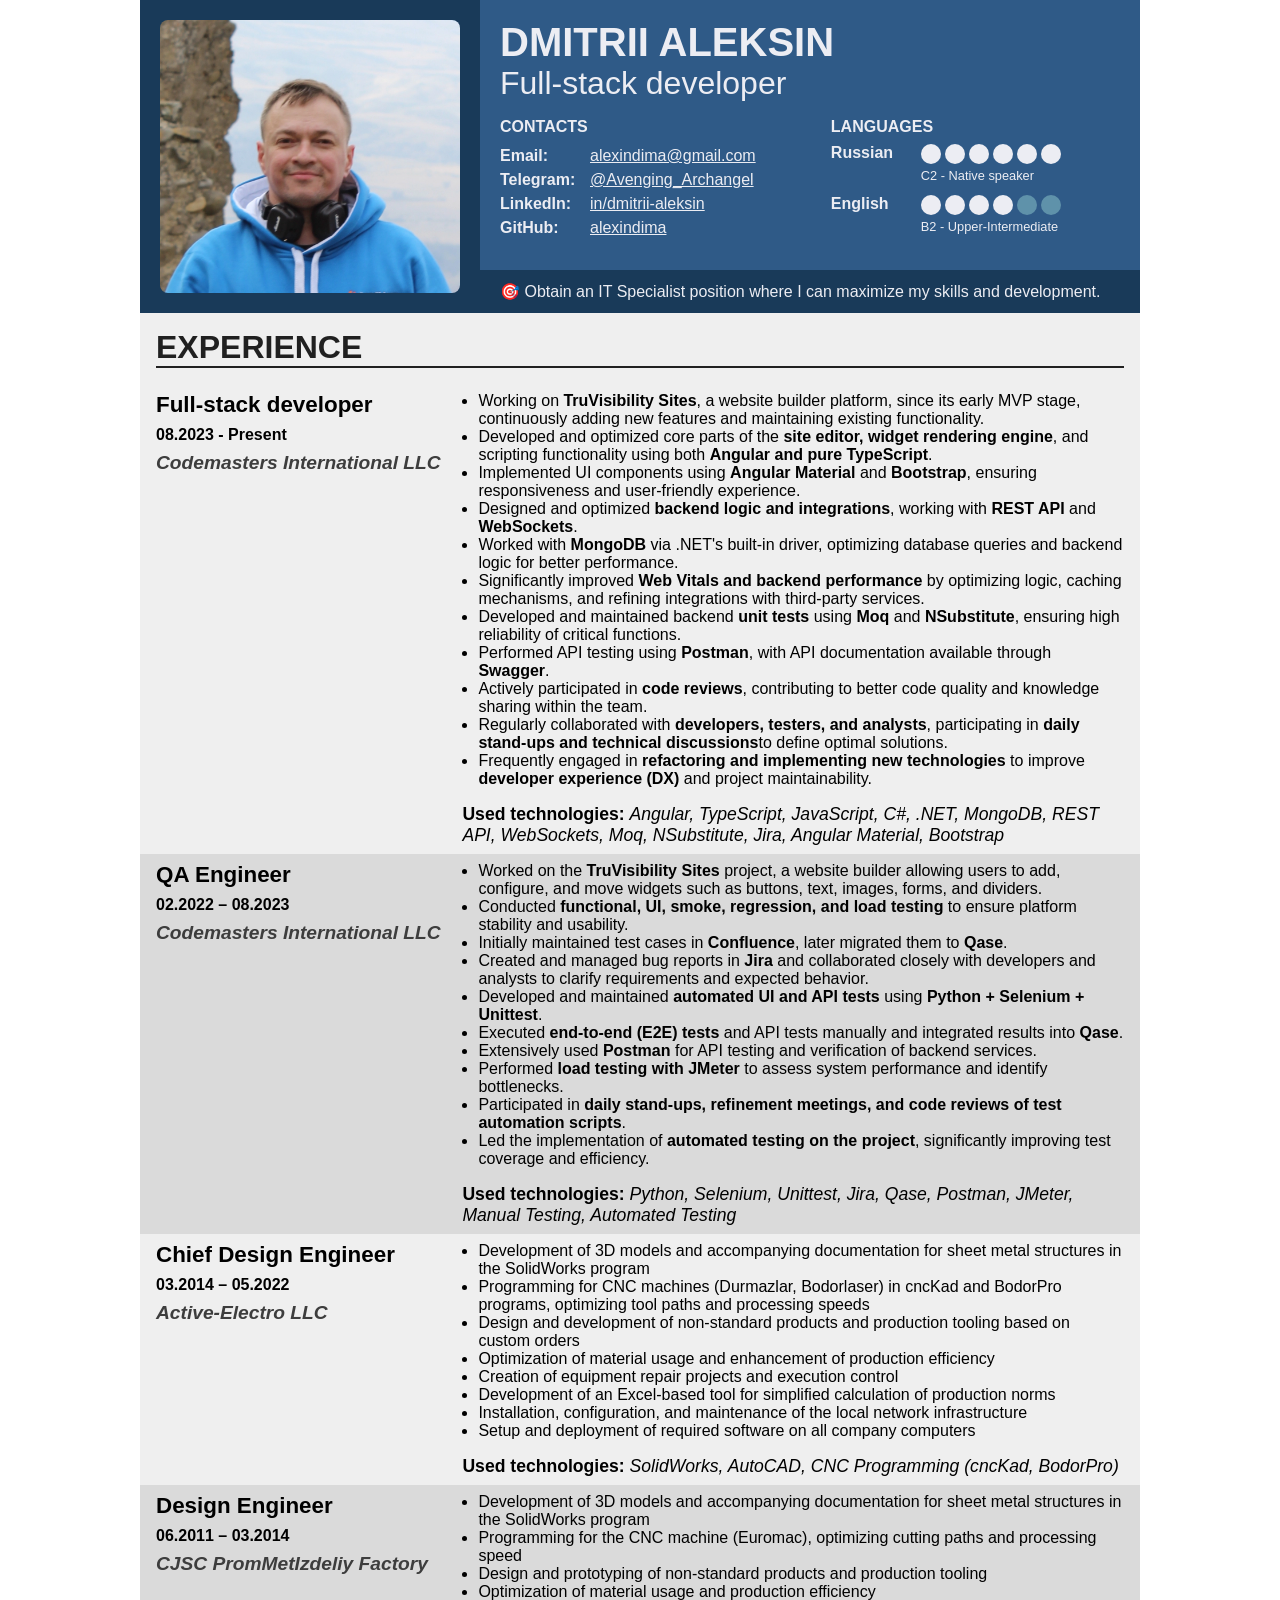
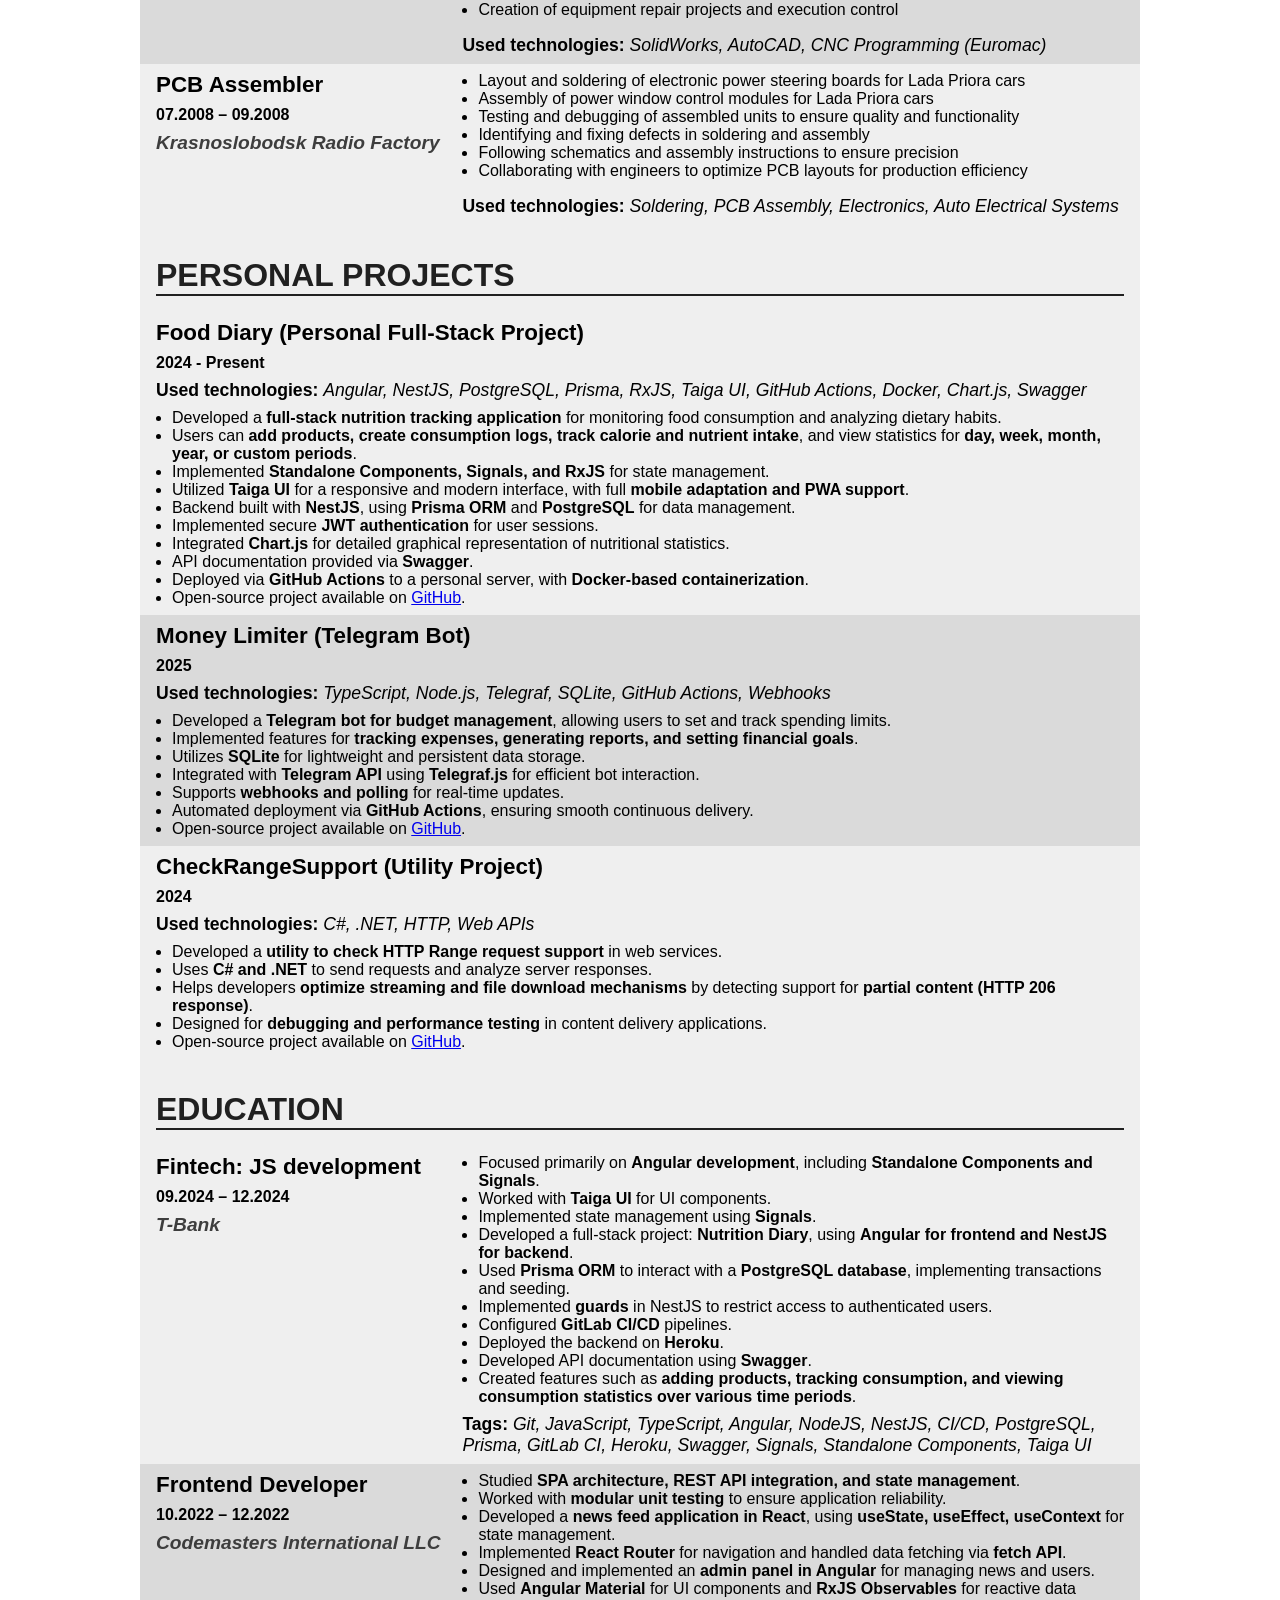
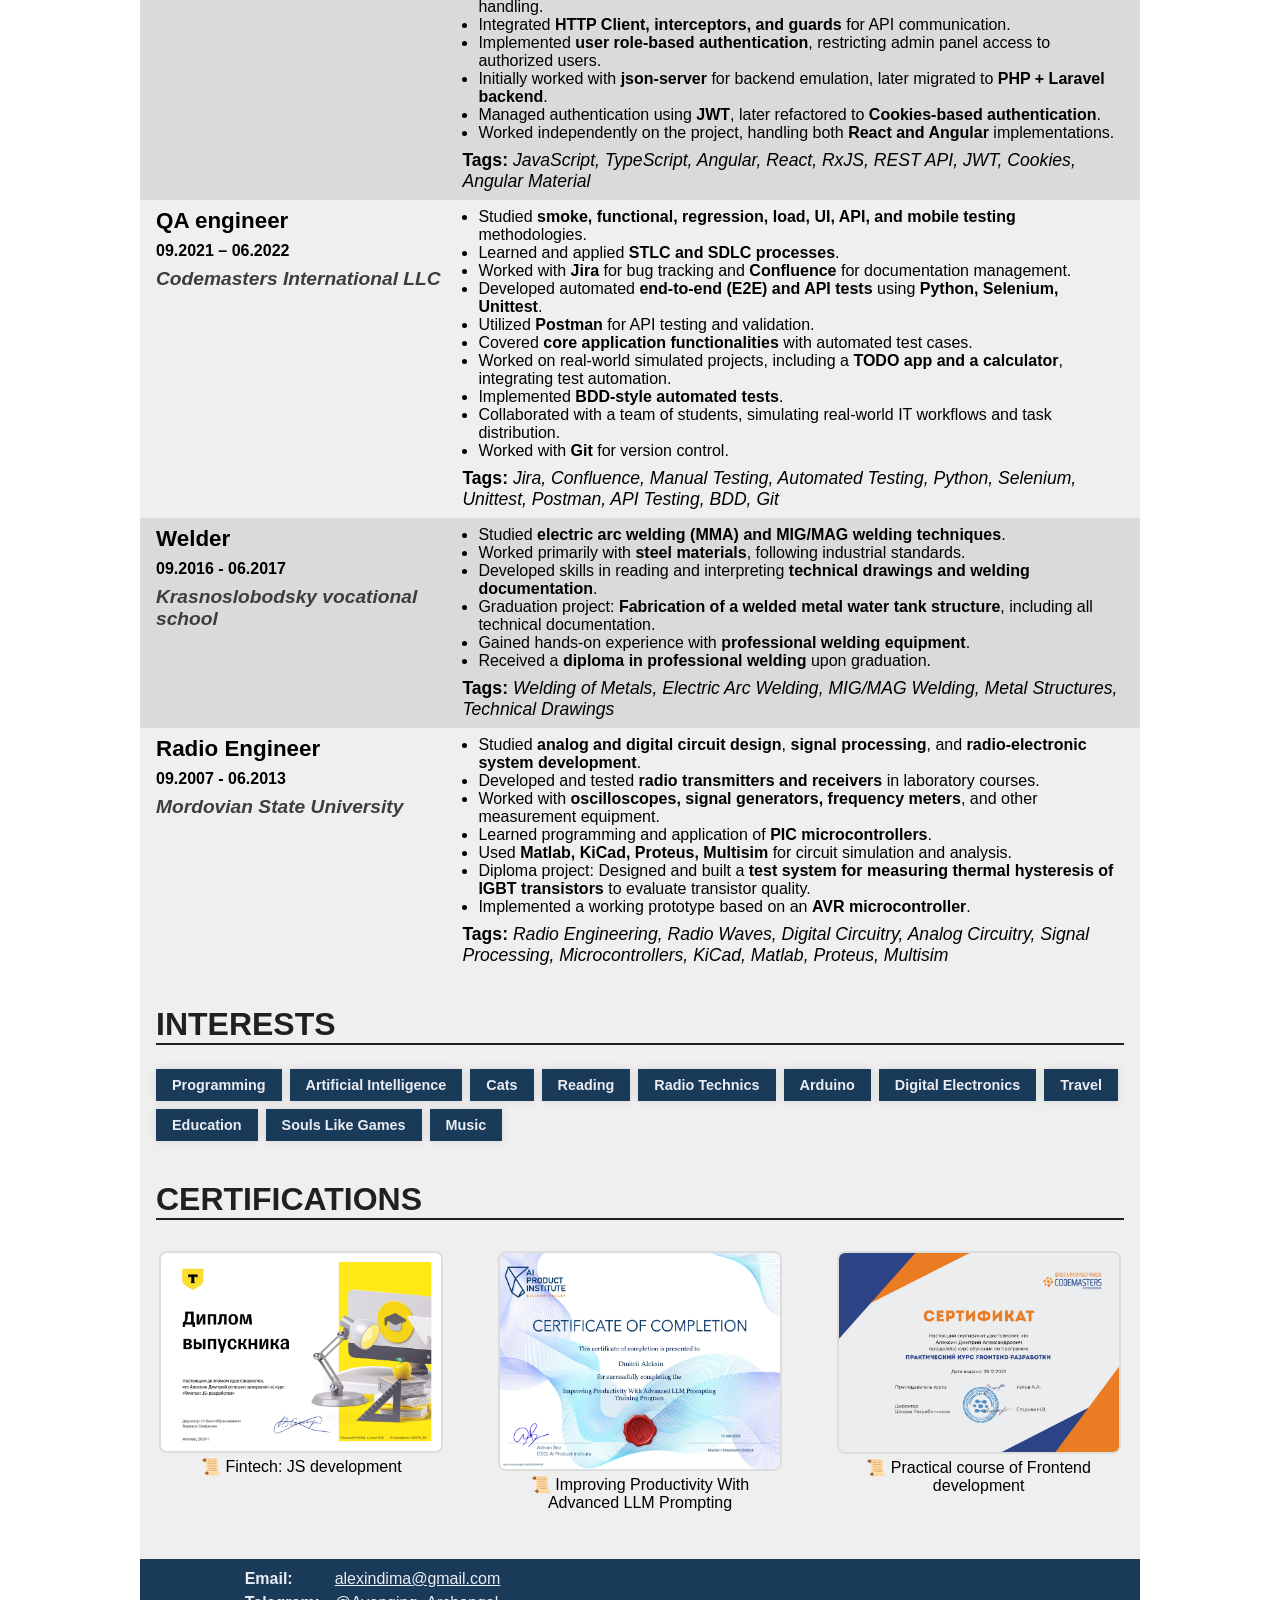
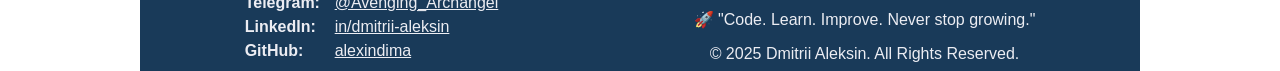
==== index.html @ c2013700 "Add pet projects information" ====
<!DOCTYPE html>
<html lang="en">
    <head>
        <meta charset="UTF-8">
        <meta name="viewport" content="width=device-width, initial-scale=1.0">
        <meta name="description" content="CV of Aleksin Dmitrii">
        <title>CV Aleksin Dmitrii</title>
        <link rel="icon" href="./assets/images/icons/favicon.webp" type="image/x-icon">
        <link rel="stylesheet" href="assets/styles/style.css">
        <script src="assets/scripts/components.js" defer></script>
        <script src="assets/scripts/ripple.js" defer></script>
    </head>
    <body>
        <div class="cv">
            <header class="cv__header">
                <div class="avatar">
                    <a class="avatar__link" href="https://github.com/alexindima" target="_blank">
                        <img class="avatar__img" src="assets/images/profile/avatar.webp" alt="Avatar">
                    </a>
                </div>
                <div class="header-info">
                    <div class="header-info__main contact-info">
                        <h1 class="contact-info__name">DMITRII ALEKSIN</h1>
                        <div class="contact-info__role">Full-stack developer</div>
                        <div class="contact-info__additional">
                            <div class="contact-info-group">
                                <p class="contact-info-group__title">CONTACTS</p>
                                <cv-contacts></cv-contacts>
                            </div>
                            <div class="languages">
                                <p class="languages__title">LANGUAGES</p>
                                <div class="languages__items">
                                    <cv-language
                                        name="Russian"
                                        dots="6"
                                        filled="6"
                                        level="C2 - Native speaker"
                                        short-level="C2"
                                    ></cv-language>
                                    <cv-language
                                        name="English"
                                        dots="6"
                                        filled="4"
                                        level="B2 - Upper-Intermediate"
                                        short-level="B2"
                                    ></cv-language>
                                </div>
                            </div>
                        </div>
                    </div>
                    <div class="header-info__goal">
                        🎯 Obtain an IT Specialist position where I can maximize my skills and development.
                    </div>
                </div>
            </header>
            <main class="cv__main ripple-effect">
                <cv-section name="EXPERIENCE">
                    <cv-experience
                        date="08.2023 - Present"
                        position="Full-stack developer"
                        company="Codemasters International LLC"
                        technologies="Angular, TypeScript, JavaScript, C#, .NET, MongoDB, REST API, WebSockets, Moq, NSubstitute, Jira, Angular Material, Bootstrap"
                    >
                        <li>Working on <strong>TruVisibility Sites</strong>, a website builder platform, since its early MVP stage, continuously adding new features and maintaining existing functionality.</li>
                        <li>Developed and optimized core parts of the <strong>site editor, widget rendering engine</strong>, and scripting functionality using both <strong>Angular and pure TypeScript</strong>.</li>
                        <li>Implemented UI components using <strong>Angular Material</strong> and <strong>Bootstrap</strong>, ensuring responsiveness and user-friendly experience.</li>
                        <li>Designed and optimized <strong>backend logic and integrations</strong>, working with <strong>REST API</strong> and <strong>WebSockets</strong>.</li>
                        <li>Worked with <strong>MongoDB</strong> via .NET's built-in driver, optimizing database queries and backend logic for better performance.</li>
                        <li>Significantly improved <strong>Web Vitals and backend performance</strong> by optimizing logic, caching mechanisms, and refining integrations with third-party services.</li>
                        <li>Developed and maintained backend <strong>unit tests</strong> using <strong>Moq</strong> and <strong>NSubstitute</strong>, ensuring high reliability of critical functions.</li>
                        <li>Performed API testing using <strong>Postman</strong>, with API documentation available through <strong>Swagger</strong>.</li>
                        <li>Actively participated in <strong>code reviews</strong>, contributing to better code quality and knowledge sharing within the team.</li>
                        <li>Regularly collaborated with <strong>developers, testers, and analysts</strong>, participating in <strong>daily stand-ups and technical discussions</strong>to define optimal solutions.</li>
                        <li>Frequently engaged in <strong>refactoring and implementing new technologies</strong> to improve <strong>developer experience (DX)</strong> and project maintainability.</li>
                    </cv-experience>
                    <cv-experience
                        date="02.2022 – 08.2023"
                        position="QA Engineer"
                        company="Codemasters International LLC"
                        technologies="Python, Selenium, Unittest, Jira, Qase, Postman, JMeter, Manual Testing, Automated Testing"
                    >
                        <li>Worked on the <strong>TruVisibility Sites</strong> project, a website builder allowing users to add, configure, and move widgets such as buttons, text, images, forms, and dividers.</li>
                        <li>Conducted <strong>functional, UI, smoke, regression, and load testing</strong> to ensure platform stability and usability.</li>
                        <li>Initially maintained test cases in <strong>Confluence</strong>, later migrated them to <strong>Qase</strong>.</li>
                        <li>Created and managed bug reports in <strong>Jira</strong> and collaborated closely with developers and analysts to clarify requirements and expected behavior.</li>
                        <li>Developed and maintained <strong>automated UI and API tests</strong> using <strong>Python + Selenium + Unittest</strong>.</li>
                        <li>Executed <strong>end-to-end (E2E) tests</strong> and API tests manually and integrated results into <strong>Qase</strong>.</li>
                        <li>Extensively used <strong>Postman</strong> for API testing and verification of backend services.</li>
                        <li>Performed <strong>load testing with JMeter</strong> to assess system performance and identify bottlenecks.</li>
                        <li>Participated in <strong>daily stand-ups, refinement meetings, and code reviews of test automation scripts</strong>.</li>
                        <li>Led the implementation of <strong>automated testing on the project</strong>, significantly improving test coverage and efficiency.</li>
                    </cv-experience>
                    <cv-experience
                        date="03.2014 – 05.2022"
                        position="Chief Design Engineer"
                        company="Active-Electro LLC"
                        technologies="SolidWorks, AutoCAD, CNC Programming (cncKad, BodorPro)"
                    >
                        <li>Development of 3D models and accompanying documentation for sheet metal structures in the SolidWorks program</li>
                        <li>Programming for CNC machines (Durmazlar, Bodorlaser) in cncKad and BodorPro programs, optimizing tool paths and processing speeds</li>
                        <li>Design and development of non-standard products and production tooling based on custom orders</li>
                        <li>Optimization of material usage and enhancement of production efficiency</li>
                        <li>Creation of equipment repair projects and execution control</li>
                        <li>Development of an Excel-based tool for simplified calculation of production norms</li>
                        <li>Installation, configuration, and maintenance of the local network infrastructure</li>
                        <li>Setup and deployment of required software on all company computers</li>
                    </cv-experience>
                    <cv-experience
                        date="06.2011 – 03.2014"
                        position="Design Engineer"
                        company="CJSC PromMetIzdeliy Factory"
                        technologies="SolidWorks, AutoCAD, CNC Programming (Euromac)"
                    >
                        <li>Development of 3D models and accompanying documentation for sheet metal structures in the SolidWorks program</li>
                        <li>Programming for the CNC machine (Euromac), optimizing cutting paths and processing speed</li>
                        <li>Design and prototyping of non-standard products and production tooling</li>
                        <li>Optimization of material usage and production efficiency</li>
                        <li>Creation of equipment repair projects and execution control</li>
                    </cv-experience>
                    <cv-experience
                        date="07.2008 – 09.2008"
                        position="PCB Assembler"
                        company="Krasnoslobodsk Radio Factory"
                        technologies="Soldering, PCB Assembly, Electronics, Auto Electrical Systems"
                    >
                        <li>Layout and soldering of electronic power steering boards for Lada Priora cars</li>
                        <li>Assembly of power window control modules for Lada Priora cars</li>
                        <li>Testing and debugging of assembled units to ensure quality and functionality</li>
                        <li>Identifying and fixing defects in soldering and assembly</li>
                        <li>Following schematics and assembly instructions to ensure precision</li>
                        <li>Collaborating with engineers to optimize PCB layouts for production efficiency</li>
                    </cv-experience>
                </cv-section>
                <cv-section name="PERSONAL PROJECTS">
                    <cv-personal-project
                        name="Food Diary (Personal Full-Stack Project)"
                        date="2024 - Present"
                        technologies="Angular, NestJS, PostgreSQL, Prisma, RxJS, Taiga UI, GitHub Actions, Docker, Chart.js, Swagger"
                    >
                        <li>Developed a <strong>full-stack nutrition tracking application</strong> for monitoring food consumption and analyzing dietary habits.</li>
                        <li>Users can <strong>add products, create consumption logs, track calorie and nutrient intake</strong>, and view statistics for <strong>day, week, month, year, or custom periods</strong>.</li>
                        <li>Implemented <strong>Standalone Components, Signals, and RxJS</strong> for state management.</li>
                        <li>Utilized <strong>Taiga UI</strong> for a responsive and modern interface, with full <strong>mobile adaptation and PWA support</strong>.</li>
                        <li>Backend built with <strong>NestJS</strong>, using <strong>Prisma ORM</strong> and <strong>PostgreSQL</strong> for data management.</li>
                        <li>Implemented secure <strong>JWT authentication</strong> for user sessions.</li>
                        <li>Integrated <strong>Chart.js</strong> for detailed graphical representation of nutritional statistics.</li>
                        <li>API documentation provided via <strong>Swagger</strong>.</li>
                        <li>Deployed via <strong>GitHub Actions</strong> to a personal server, with <strong>Docker-based containerization</strong>.</li>
                        <li>Open-source project available on <a href="https://github.com/alexindima/food-diary" target="_blank">GitHub</a>.</li>
                    </cv-personal-project>
                    <cv-personal-project
                        name="Money Limiter (Telegram Bot)"
                        date="2025"
                        technologies="TypeScript, Node.js, Telegraf, SQLite, GitHub Actions, Webhooks"
                    >
                        <li>Developed a <strong>Telegram bot for budget management</strong>, allowing users to set and track spending limits.</li>
                        <li>Implemented features for <strong>tracking expenses, generating reports, and setting financial goals</strong>.</li>
                        <li>Utilizes <strong>SQLite</strong> for lightweight and persistent data storage.</li>
                        <li>Integrated with <strong>Telegram API</strong> using <strong>Telegraf.js</strong> for efficient bot interaction.</li>
                        <li>Supports <strong>webhooks and polling</strong> for real-time updates.</li>
                        <li>Automated deployment via <strong>GitHub Actions</strong>, ensuring smooth continuous delivery.</li>
                        <li>Open-source project available on <a href="https://github.com/alexindima/telegram-bot-money-limiter" target="_blank">GitHub</a>.</li>
                    </cv-personal-project>
                    <cv-personal-project
                        name="CheckRangeSupport (Utility Project)"
                        date="2024"
                        technologies="C#, .NET, HTTP, Web APIs"
                    >
                        <li>Developed a <strong>utility to check HTTP Range request support</strong> in web services.</li>
                        <li>Uses <strong>C# and .NET</strong> to send requests and analyze server responses.</li>
                        <li>Helps developers <strong>optimize streaming and file download mechanisms</strong> by detecting support for <strong>partial content (HTTP 206 response)</strong>.</li>
                        <li>Designed for <strong>debugging and performance testing</strong> in content delivery applications.</li>
                        <li>Open-source project available on <a href="https://github.com/alexindima/CheckRangeSupport" target="_blank">GitHub</a>.</li>
                    </cv-personal-project>
                </cv-section>
                <cv-section name="EDUCATION">
                    <cv-education
                        date="09.2024 – 12.2024"
                        degree="Fintech: JS development"
                        company="T-Bank"
                        tags="Git, JavaScript, TypeScript, Angular, NodeJS, NestJS, CI/CD, PostgreSQL, Prisma, GitLab CI, Heroku, Swagger, Signals, Standalone Components, Taiga UI"
                    >
                        <li>Focused primarily on <strong>Angular development</strong>, including <strong>Standalone Components and Signals</strong>.</li>
                        <li>Worked with <strong>Taiga UI</strong> for UI components.</li>
                        <li>Implemented state management using <strong>Signals</strong>.</li>
                        <li>Developed a full-stack project: <strong>Nutrition Diary</strong>, using <strong>Angular for frontend and NestJS for backend</strong>.</li>
                        <li>Used <strong>Prisma ORM</strong> to interact with a <strong>PostgreSQL database</strong>, implementing transactions and seeding.</li>
                        <li>Implemented <strong>guards</strong> in NestJS to restrict access to authenticated users.</li>
                        <li>Configured <strong>GitLab CI/CD</strong> pipelines.</li>
                        <li>Deployed the backend on <strong>Heroku</strong>.</li>
                        <li>Developed API documentation using <strong>Swagger</strong>.</li>
                        <li>Created features such as <strong>adding products, tracking consumption, and viewing consumption statistics over various time periods</strong>.</li>
                    </cv-education>
                    <cv-education
                        date="10.2022 – 12.2022"
                        degree="Frontend Developer"
                        company="Codemasters International LLC"
                        tags="JavaScript, TypeScript, Angular, React, RxJS, REST API, JWT, Cookies, Angular Material"
                    >
                        <li>Studied <strong>SPA architecture, REST API integration, and state management</strong>.</li>
                        <li>Worked with <strong>modular unit testing</strong> to ensure application reliability.</li>
                        <li>Developed a <strong>news feed application in React</strong>, using <strong>useState, useEffect, useContext</strong> for state management.</li>
                        <li>Implemented <strong>React Router</strong> for navigation and handled data fetching via <strong>fetch API</strong>.</li>
                        <li>Designed and implemented an <strong>admin panel in Angular</strong> for managing news and users.</li>
                        <li>Used <strong>Angular Material</strong> for UI components and <strong>RxJS Observables</strong> for reactive data handling.</li>
                        <li>Integrated <strong>HTTP Client, interceptors, and guards</strong> for API communication.</li>
                        <li>Implemented <strong>user role-based authentication</strong>, restricting admin panel access to authorized users.</li>
                        <li>Initially worked with <strong>json-server</strong> for backend emulation, later migrated to <strong>PHP + Laravel backend</strong>.</li>
                        <li>Managed authentication using <strong>JWT</strong>, later refactored to <strong>Cookies-based authentication</strong>.</li>
                        <li>Worked independently on the project, handling both <strong>React and Angular</strong> implementations.</li>
                    </cv-education>
                    <cv-education
                        date="09.2021 – 06.2022"
                        degree="QA engineer"
                        company="Codemasters International LLC"
                        tags="Jira, Confluence, Manual Testing, Automated Testing, Python, Selenium, Unittest, Postman, API Testing, BDD, Git"
                    >
                        <li>Studied <strong>smoke, functional, regression, load, UI, API, and mobile testing</strong> methodologies.</li>
                        <li>Learned and applied <strong>STLC and SDLC processes</strong>.</li>
                        <li>Worked with <strong>Jira</strong> for bug tracking and <strong>Confluence</strong> for documentation management.</li>
                        <li>Developed automated <strong>end-to-end (E2E) and API tests</strong> using <strong>Python, Selenium, Unittest</strong>.</li>
                        <li>Utilized <strong>Postman</strong> for API testing and validation.</li>
                        <li>Covered <strong>core application functionalities</strong> with automated test cases.</li>
                        <li>Worked on real-world simulated projects, including a <strong>TODO app and a calculator</strong>, integrating test automation.</li>
                        <li>Implemented <strong>BDD-style automated tests</strong>.</li>
                        <li>Collaborated with a team of students, simulating real-world IT workflows and task distribution.</li>
                        <li>Worked with <strong>Git</strong> for version control.</li>
                    </cv-education>
                    <cv-education
                        date="09.2016 - 06.2017"
                        degree="Welder"
                        company="Krasnoslobodsky vocational school"
                        tags="Welding of Metals, Electric Arc Welding, MIG/MAG Welding, Metal Structures, Technical Drawings"
                    >
                        <li>Studied <strong>electric arc welding (MMA) and MIG/MAG welding techniques</strong>.</li>
                        <li>Worked primarily with <strong>steel materials</strong>, following industrial standards.</li>
                        <li>Developed skills in reading and interpreting <strong>technical drawings and welding documentation</strong>.</li>
                        <li>Graduation project: <strong>Fabrication of a welded metal water tank structure</strong>, including all technical documentation.</li>
                        <li>Gained hands-on experience with <strong>professional welding equipment</strong>.</li>
                        <li>Received a <strong>diploma in professional welding</strong> upon graduation.</li>
                    </cv-education>
                    <cv-education
                        date="09.2007 - 06.2013"
                        degree="Radio Engineer"
                        company="Mordovian State University"
                        tags="Radio Engineering, Radio Waves, Digital Circuitry, Analog Circuitry, Signal Processing, Microcontrollers, KiCad, Matlab, Proteus, Multisim"
                    >
                        <li>Studied <strong>analog and digital circuit design</strong>, <strong>signal processing</strong>, and <strong>radio-electronic system development</strong>.</li>
                        <li>Developed and tested <strong>radio transmitters and receivers</strong> in laboratory courses.</li>
                        <li>Worked with <strong>oscilloscopes, signal generators, frequency meters</strong>, and other measurement equipment.</li>
                        <li>Learned programming and application of <strong>PIC microcontrollers</strong>.</li>
                        <li>Used <strong>Matlab, KiCad, Proteus, Multisim</strong> for circuit simulation and analysis.</li>
                        <li>Diploma project: Designed and built a <strong>test system for measuring thermal hysteresis of IGBT transistors</strong> to evaluate transistor quality.</li>
                        <li>Implemented a working prototype based on an <strong>AVR microcontroller</strong>.</li>
                    </cv-education>
                </cv-section>
                <cv-section name="INTERESTS">
                    <div class="interests">
                        <span class="interests__tag">Programming</span>
                        <span class="interests__tag">Artificial Intelligence</span>
                        <span class="interests__tag">Cats</span>
                        <span class="interests__tag">Reading</span>
                        <span class="interests__tag">Radio Technics</span>
                        <span class="interests__tag">Arduino</span>
                        <span class="interests__tag">Digital Electronics</span>
                        <span class="interests__tag">Travel</span>
                        <span class="interests__tag">Education</span>
                        <span class="interests__tag">Souls Like Games</span>
                        <span class="interests__tag">Music</span>
                    </div>
                </cv-section>
                <cv-section name="CERTIFICATIONS">
                    <div class="certificates">
                        <cv-certificate
                            name="Fintech: JS development"
                            pdf="assets/certificates/Fintech-JS-development.pdf"
                            image="assets/certificates/Fintech-JS-development.webp"
                        ></cv-certificate>
                        <cv-certificate
                            name="Improving Productivity With Advanced LLM Prompting"
                            pdf="assets/certificates/LLM-Prompting.pdf"
                            image="assets/certificates/LLM-Prompting.webp"
                        ></cv-certificate>
                        <cv-certificate
                            name="Practical course of Frontend development"
                            pdf="assets/certificates/Practical-course-of-Frontend-development.pdf"
                            image="assets/certificates/Practical-course-of-Frontend-development.webp"
                        ></cv-certificate>
                    </div>
                </cv-section>
            </main>
            <footer class="cv__footer">
                <cv-contacts></cv-contacts>
                <div class="copyright">
                    <p>🚀 "Code. Learn. Improve. Never stop growing."</p>
                    <p>© 2025 Dmitrii Aleksin. All Rights Reserved.</p>
                </div>
            </footer>
        </div>
    </body>
</html>
---- assets/styles/style.css ----
:root {
    --font-family: "Open Sans";
    --header-bg-color: #193A59;
    --header-info-text-color: #ECEDF3;
    --header-info-bg-color: #2F5A87;
    --header-info-dot-filled: #ECEDF3;
    --header-info-dot-unfilled: rgba(166, 227, 220, 0.41);
    --main-group-header-border-color: #202020;
    --main-group-header-text-color: #202020;
    --main-group-body-text-color: #202020;
    --experience-company-text-color: #3D3D3D;
    --main-background-color: #EFEFEF;
    --secondary-background-color: #DADADA;
    --primary-color: #28D979;
    --primary-hover-color: #1f9d62;
    --secondary-color: #5C5C5C;
    --secondary-hover-color: #3D3D3D;
    --text-color: #FFFFFF;
}

html {
    font-family: var(--font-family), sans-serif;
    font-size: 16px;

    h1, p, a, body {
        margin: 0;
        padding: 0;
    }
}

body {
    background-color: #FFFFFF;
}

.cv {
    background-color: var(--main-background-color);
    max-width: 1000px;
    margin: 0 auto;

    .cv__header {
        display: flex;
        align-items: stretch;
        background: var(--header-bg-color);
    }

    .cv__main {
        display: flex;
        flex-direction: column;
        gap: 16px;
        padding: 16px 0;
    }

    .cv__footer {
        display: flex;
        gap: 1rem;
        justify-content: space-around;
        padding: 8px 16px;
        color: var(--header-info-text-color);
        background-color: var(--header-bg-color);
    }
}

.avatar {
    flex: 0 0 auto;
    padding: 20px;
    min-width: 120px;
    max-width: 300px;
    display: flex;
    align-items: stretch;
    overflow: hidden;
    border-radius: 8px;

    .avatar__link {
        display: contents;
    }

    .avatar__img {
        width: 100%;
        height: 100%;
        border-radius: 8px;
        object-fit: cover;
        transition: transform 0.3s;
    }

    .avatar__img:hover {
        transform: scale(1.05);
    }
}

.header-info {
    flex: 1;
    display: flex;
    flex-direction: column;
    justify-content: space-between;
    color: var(--header-info-text-color);

    .header-info__main {
        height: 100%;
        padding: 20px;
        background-color: var(--header-info-bg-color);
    }

    .header-info__goal {
        display: block;
        padding: 12px 20px;
        font-size: 1rem;
    }
}

.contact-info {
    .contact-info__name {
        font-size: 2.5rem;
    }

    .contact-info__role {
        font-size: 2rem;
        margin-bottom: 16px;
    }

    .contact-info__additional {
        display: flex;
        gap: 16px;
    }
}

.contact-info-group {
    flex-grow: 1;
    display: flex;
    flex-direction: column;
    gap: 8px;

    .contact-info-group__title {
        font-weight: bold;
    }
}

.contacts {
    display: flex;
    flex-direction: column;

    .contacts__item {
        display: flex;
        align-items: center;
    }

    .contacts__item--title {
        min-width: 90px;
        font-weight: bold;
    }

    .contacts__item--link {
        font-size: 1rem;
        line-height: 150%;
        color: var(--header-info-text-color);
    }

    .contacts__item--link:visited, .contacts__item--link:hover {
        color: var(--header-info-text-color);
    }
}

.languages {
    flex-grow: 1;
    display: flex;
    flex-direction: column;
    gap: 8px;

    .languages__title {
        font-weight: bold;
    }
}

.languages__items {
    display: flex;
    flex-direction: column;
    gap: 12px;

    .language-item {
        display: flex;

        .language-name {
            min-width: 90px;
            font-weight: bold;
        }

        .language-info {
            display: flex;
            flex-direction: column;
            align-items: start;
        }

        .language-dots {
            display: flex;
            gap: 4px;

            .dot {
                width: 20px;
                height: 20px;
                border-radius: 50%;
                display: inline-block;
            }

            .dot--filled {
                background-color: var(--header-info-dot-filled);
            }

            .dot--unfilled {
                background: var(--header-info-dot-unfilled);
            }

            .dot--highlight {
                position: relative;
                box-sizing: border-box;
                border: 1px solid transparent;
                transition: transform 0.3s ease-in-out, border-color 0.3s ease-in-out;
            }

            .dot--highlight::after {
                content: attr(data-level);
                position: absolute;
                top: 50%;
                left: 50%;
                transform: translate(-50%, -50%);
                font-size: 0.45rem;
                font-weight: bold;
                color: #202020;
                opacity: 0;
                transition: opacity 0.3s ease-in-out;
            }
        }

        .language-level {
            font-size: 0.8rem;
            margin-top: 4px;
            text-align: end;
        }
    }

    .language-item:hover .dot--highlight {
        transform: scale(2);
        border-color: #5C5C5C;
        z-index: 10;
    }

    .language-item:hover .dot--highlight::after {
        opacity: 1;
    }
}

.main-group {
    display: flex;
    flex-direction: column;

    .main-group__header {
        display: flex;
        flex-direction: column;
        margin: 0 16px;
        border-bottom: 2px solid var(--main-group-header-border-color);
        font-size: 2rem;
        font-weight: bold;
        color: var(--main-group-header-text-color);
    }

    .main-group__body {
        display: flex;
        flex-direction: column;
        padding: 16px 0;
    }

    .main-group__body > :nth-child(even) :first-child {
        background-color: var(--secondary-background-color);
    }

}

.cv-experience {
    display: flex;
    padding: 8px 16px;
    gap: 16px;

    .cv-experience__info {
        flex: 0 0 30%;
        display: flex;
        flex-direction: column;
        gap: 8px;
    }

    .cv-experience__date {
        font-weight: bold;
    }

    .cv-experience__title {
        font-size: 1.4rem;
        font-weight: 600;
    }

    .cv-experience__company {
        font-size: 1.2rem;
        font-weight: 600;
        font-style: italic;
        color: var(--experience-company-text-color);
    }

    .cv-experience__body {
        flex: 1;
        display: flex;
        flex-direction: column;
        gap: 16px;
    }

    .cv-experience__details {
        margin: 0;
        padding-left: 1rem;
    }

    .cv-experience__used-technologies {
        font-size: 1.1rem;

        .cv-experience__used-technologies-title {
            font-weight: 600;
        }

        .cv-experience__used-technologies-body {
            font-style: italic;
        }
    }
}

.cv-personal-project {
    display: flex;
    flex-direction: column;
    padding: 8px 16px;
    gap: 8px;

    .cv-personal-project__date {
        font-weight: bold;
    }

    .cv-personal-project__title {
        font-size: 1.4rem;
        font-weight: 600;
    }

    .cv-personal-project__details {
        margin: 0;
        padding-left: 1rem;
    }

    .cv-personal-project__used-technologies {
        font-size: 1.1rem;

        .cv-personal-project__used-technologies-title {
            font-weight: 600;
        }

        .cv-personal-project__used-technologies-body {
            font-style: italic;
        }
    }
}

.cv-education {
    display: flex;
    padding: 8px 16px;
    gap: 16px;

    .cv-education__info {
        flex: 0 0 30%;
        display: flex;
        flex-direction: column;
        gap: 8px;
    }

    .cv-education__date {
        font-weight: bold;
    }

    .cv-education__title {
        font-size: 1.4rem;
        font-weight: 600;
    }

    .cv-education__company {
        font-size: 1.2rem;
        font-weight: 600;
        font-style: italic;
        color: var(--experience-company-text-color);
    }

    .cv-education__body {
        flex: 1;
        flex-direction: column;
        display: flex;
        gap: 8px;
    }

    .cv-education__details {
        margin: 0;
        padding-left: 16px;
    }

    .cv-education__tags {
        font-size: 1.1rem;

        .cv-education__tags-title {
            font-weight: 600;
        }

        .cv-education__tags-body {
            font-style: italic;
        }
    }
}

.interests {
    display: flex;
    flex-wrap: wrap;
    padding: 8px 16px;
    gap: 8px;

    .interests__tag {
        display: inline-block;
        background-color: var(--header-bg-color);
        color: var(--header-info-text-color);
        font-size: 0.9rem;
        font-weight: bold;
        padding: 8px 16px;
        text-align: center;
        box-shadow: 0 0 10px rgba(0, 0, 0, 0.1);
    }
}

.certificates {
    display: flex;
    justify-content: space-around;
    flex-wrap: wrap;
    gap: 16px;

    .certificate {
        display: flex;
        flex-direction: column;
        align-items: center;
        margin: 15px;
        width: 280px;

        .certificate__image {
            width: 280px;
            height: auto;
            border: 2px solid #ddd;
            border-radius: 8px;
            transition: transform 0.3s;
        }

        .certificate__image:hover {
            transform: scale(1.05);
            border-color: #007bff;
        }

        .certificate__name {
            text-align: center;
        }
    }
}

.copyright {
    display: flex;
    flex-direction: column;
    align-items: center;
    justify-content: end;
    gap: 16px;
}

.ripple-effect {
    position: relative;
    overflow: hidden;
}

.ripple-effect--span {
    position: absolute;
    border-radius: 50%;
    pointer-events: none;

    width: 100px;
    height: 100px;
    margin-top: -50px;
    margin-left: -50px;

    animation: ripple 1s;
    opacity: 0;
}

@keyframes ripple {
    from {
        opacity: 1;
        background-color: rgba(0, 0, 0, 0.1);
        transform: scale(0);
    }

    to {
        opacity: 0;
        background-color: rgba(0, 0, 0, 0);
        transform: scale(5);
    }
}

@media (max-width: 1000px) {

}

@media (max-width: 800px) {

}

@media (max-width: 600px) {

}

@media print {

}
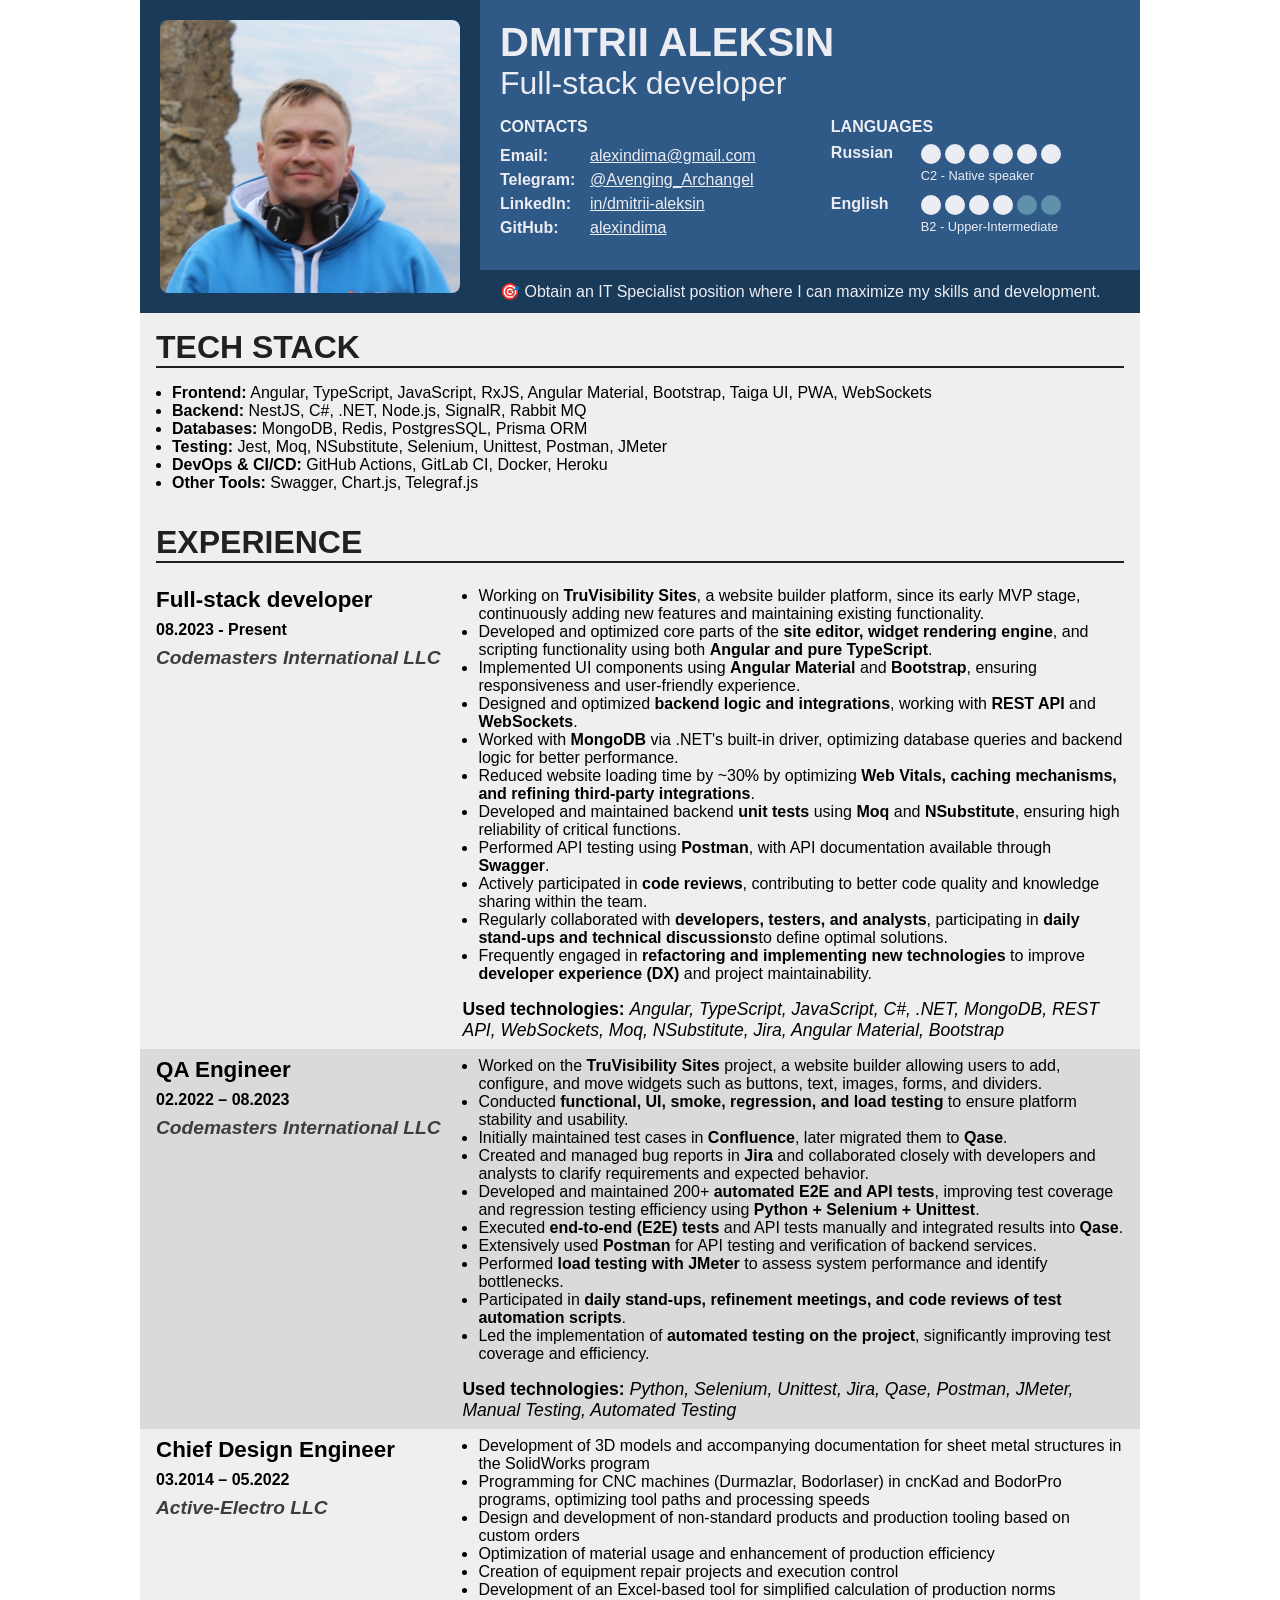
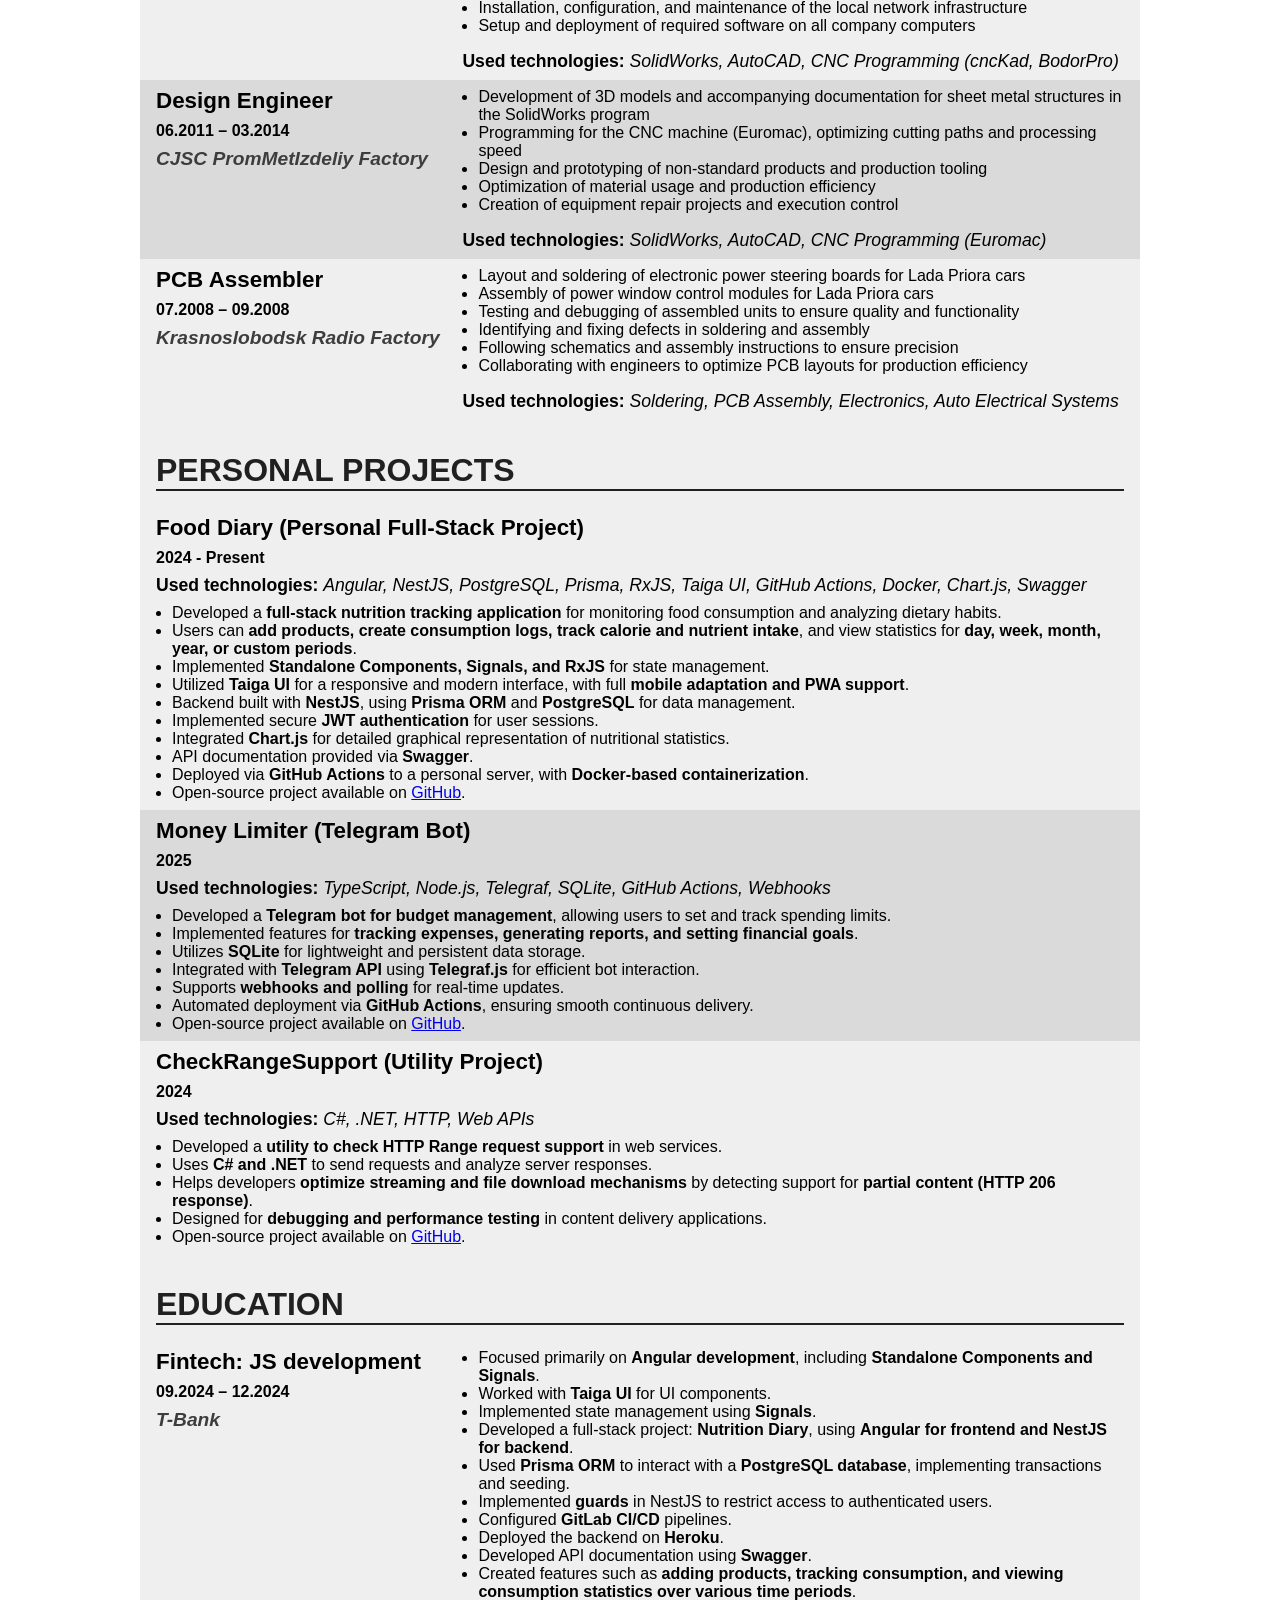
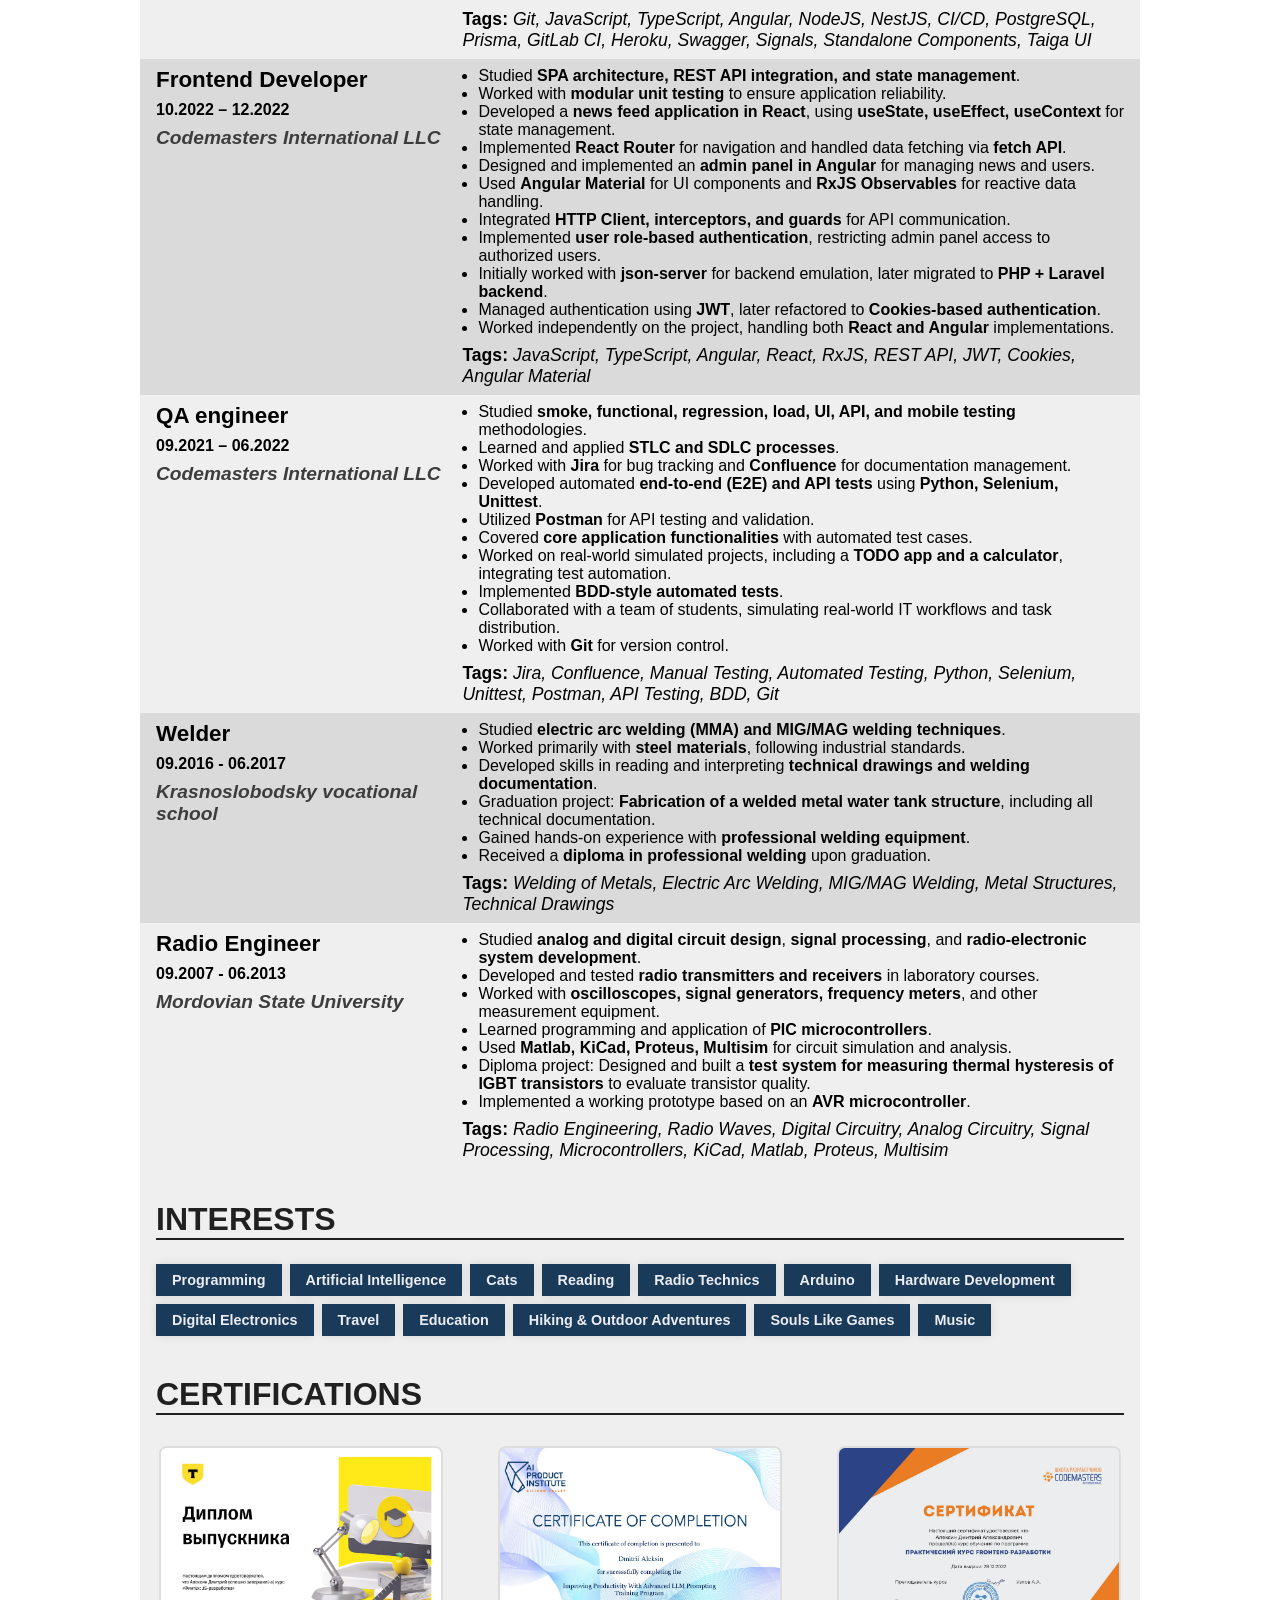
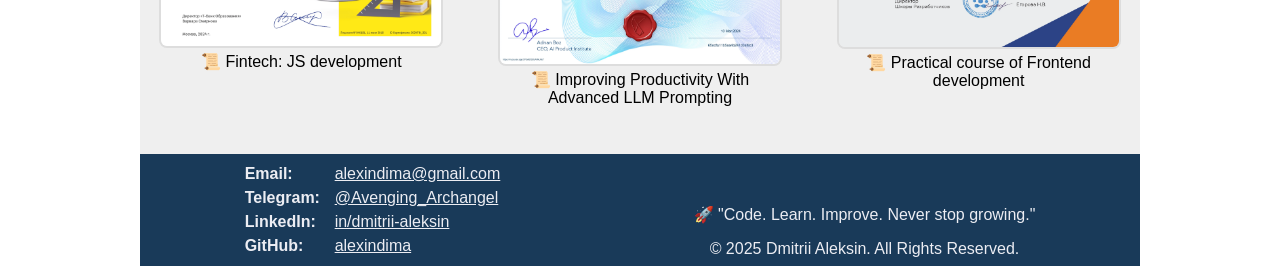
==== commit efbf9a0d: "Add tech stack information" ====
--- a/index.html
+++ b/index.html
@@ -54,6 +54,16 @@
                 </div>
             </header>
             <main class="cv__main ripple-effect">
+                <cv-section name="TECH STACK">
+                    <ul class="tech-stack">
+                        <li><strong>Frontend:</strong> Angular, TypeScript, JavaScript, RxJS, Angular Material, Bootstrap, Taiga UI, PWA, WebSockets</li>
+                        <li><strong>Backend:</strong> NestJS, C#, .NET, Node.js, SignalR, Rabbit MQ</li>
+                        <li><strong>Databases:</strong> MongoDB, Redis, PostgresSQL, Prisma ORM</li>
+                        <li><strong>Testing:</strong> Jest, Moq, NSubstitute, Selenium, Unittest, Postman, JMeter</li>
+                        <li><strong>DevOps & CI/CD:</strong> GitHub Actions, GitLab CI, Docker, Heroku</li>
+                        <li><strong>Other Tools:</strong> Swagger, Chart.js, Telegraf.js</li>
+                    </ul>
+                </cv-section>
                 <cv-section name="EXPERIENCE">
                     <cv-experience
                         date="08.2023 - Present"
@@ -66,7 +76,7 @@
                         <li>Implemented UI components using <strong>Angular Material</strong> and <strong>Bootstrap</strong>, ensuring responsiveness and user-friendly experience.</li>
                         <li>Designed and optimized <strong>backend logic and integrations</strong>, working with <strong>REST API</strong> and <strong>WebSockets</strong>.</li>
                         <li>Worked with <strong>MongoDB</strong> via .NET's built-in driver, optimizing database queries and backend logic for better performance.</li>
-                        <li>Significantly improved <strong>Web Vitals and backend performance</strong> by optimizing logic, caching mechanisms, and refining integrations with third-party services.</li>
+                        <li>Reduced website loading time by ~30% by optimizing <strong>Web Vitals, caching mechanisms, and refining third-party integrations</strong>.</li>
                         <li>Developed and maintained backend <strong>unit tests</strong> using <strong>Moq</strong> and <strong>NSubstitute</strong>, ensuring high reliability of critical functions.</li>
                         <li>Performed API testing using <strong>Postman</strong>, with API documentation available through <strong>Swagger</strong>.</li>
                         <li>Actively participated in <strong>code reviews</strong>, contributing to better code quality and knowledge sharing within the team.</li>
@@ -83,7 +93,7 @@
                         <li>Conducted <strong>functional, UI, smoke, regression, and load testing</strong> to ensure platform stability and usability.</li>
                         <li>Initially maintained test cases in <strong>Confluence</strong>, later migrated them to <strong>Qase</strong>.</li>
                         <li>Created and managed bug reports in <strong>Jira</strong> and collaborated closely with developers and analysts to clarify requirements and expected behavior.</li>
-                        <li>Developed and maintained <strong>automated UI and API tests</strong> using <strong>Python + Selenium + Unittest</strong>.</li>
+                        <li>Developed and maintained 200+ <strong>automated E2E and API tests</strong>, improving test coverage and regression testing efficiency using <strong>Python + Selenium + Unittest</strong>.</li>
                         <li>Executed <strong>end-to-end (E2E) tests</strong> and API tests manually and integrated results into <strong>Qase</strong>.</li>
                         <li>Extensively used <strong>Postman</strong> for API testing and verification of backend services.</li>
                         <li>Performed <strong>load testing with JMeter</strong> to assess system performance and identify bottlenecks.</li>
@@ -262,9 +272,11 @@
                         <span class="interests__tag">Reading</span>
                         <span class="interests__tag">Radio Technics</span>
                         <span class="interests__tag">Arduino</span>
+                        <span class="interests__tag">Hardware Development</span>
                         <span class="interests__tag">Digital Electronics</span>
                         <span class="interests__tag">Travel</span>
                         <span class="interests__tag">Education</span>
+                        <span class="interests__tag">Hiking & Outdoor Adventures </span>
                         <span class="interests__tag">Souls Like Games</span>
                         <span class="interests__tag">Music</span>
                     </div>
--- a/assets/styles/style.css
+++ b/assets/styles/style.css
@@ -22,7 +22,7 @@
     font-family: var(--font-family), sans-serif;
     font-size: 16px;
 
-    h1, p, a, body {
+    body, h1, p, a, ul {
         margin: 0;
         padding: 0;
     }
@@ -273,6 +273,10 @@
 
 }
 
+.tech-stack {
+    padding: 0 32px;
+}
+
 .cv-experience {
     display: flex;
     padding: 8px 16px;
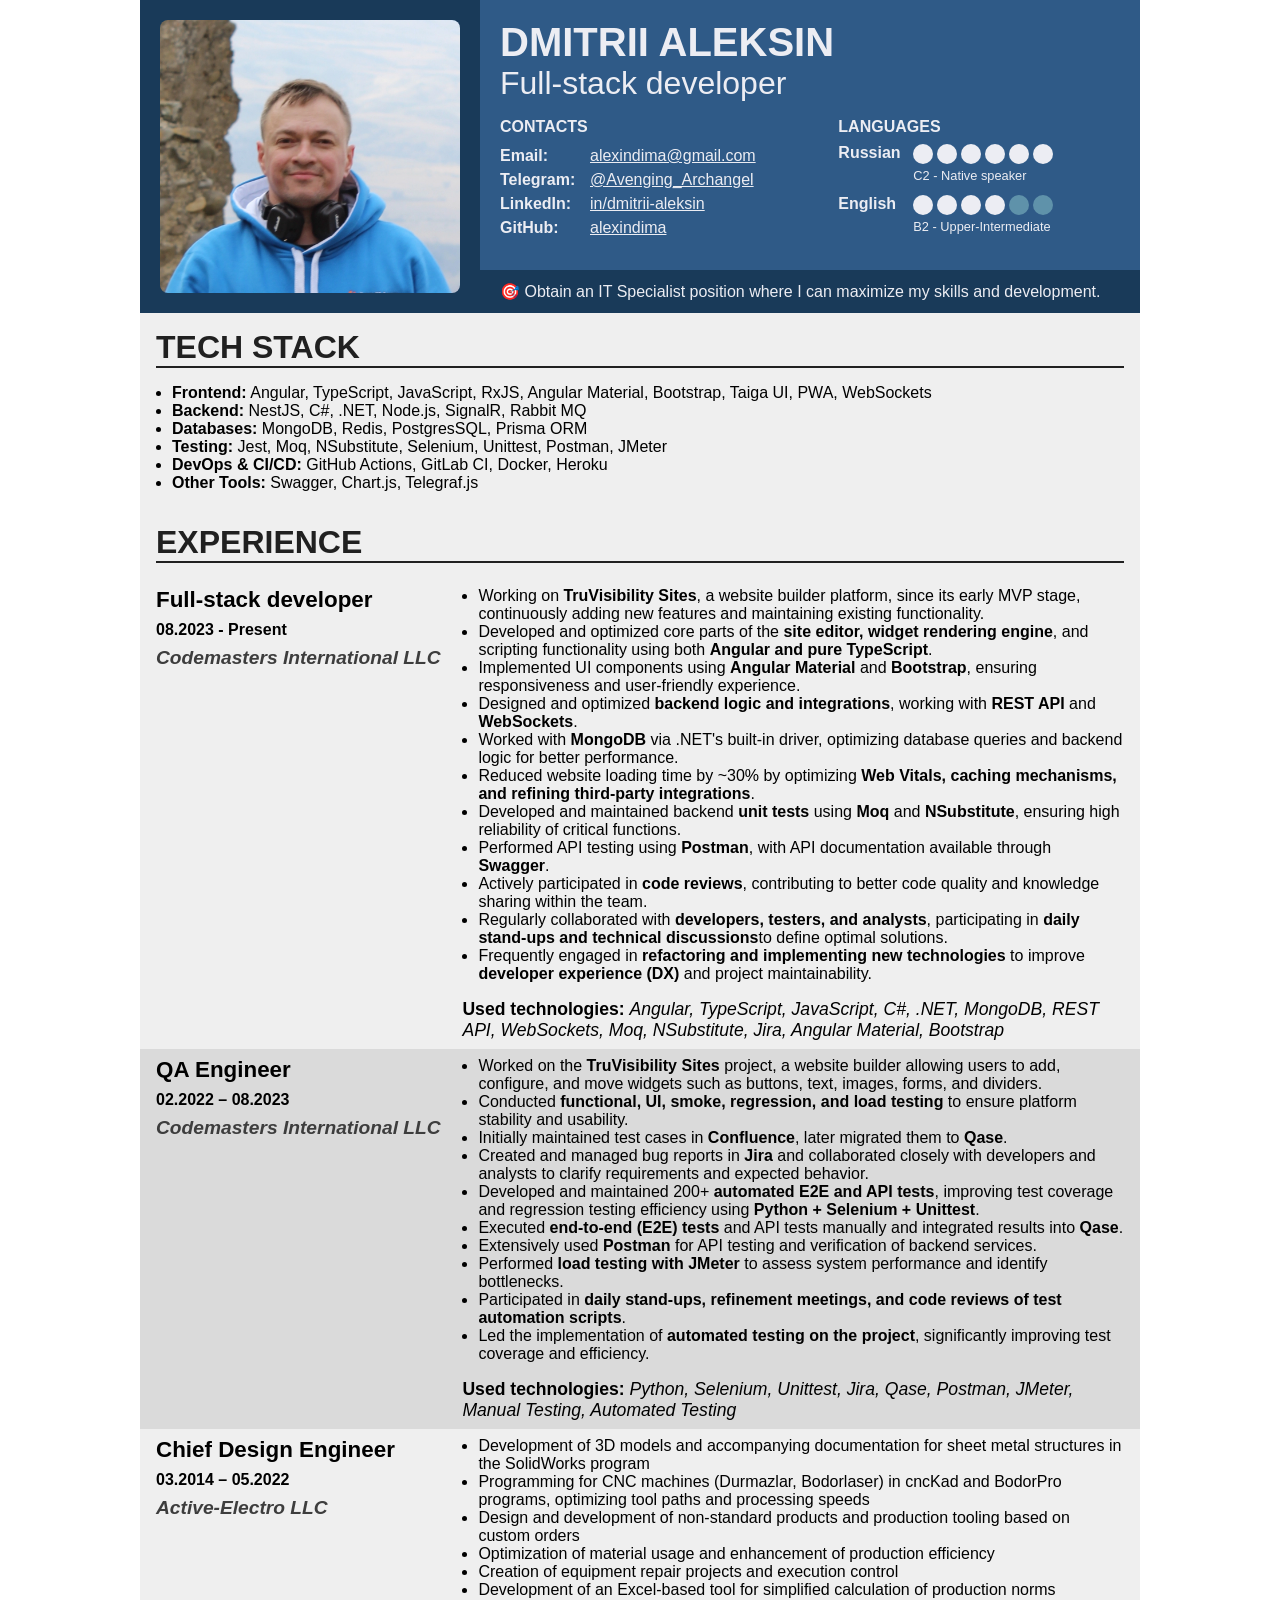
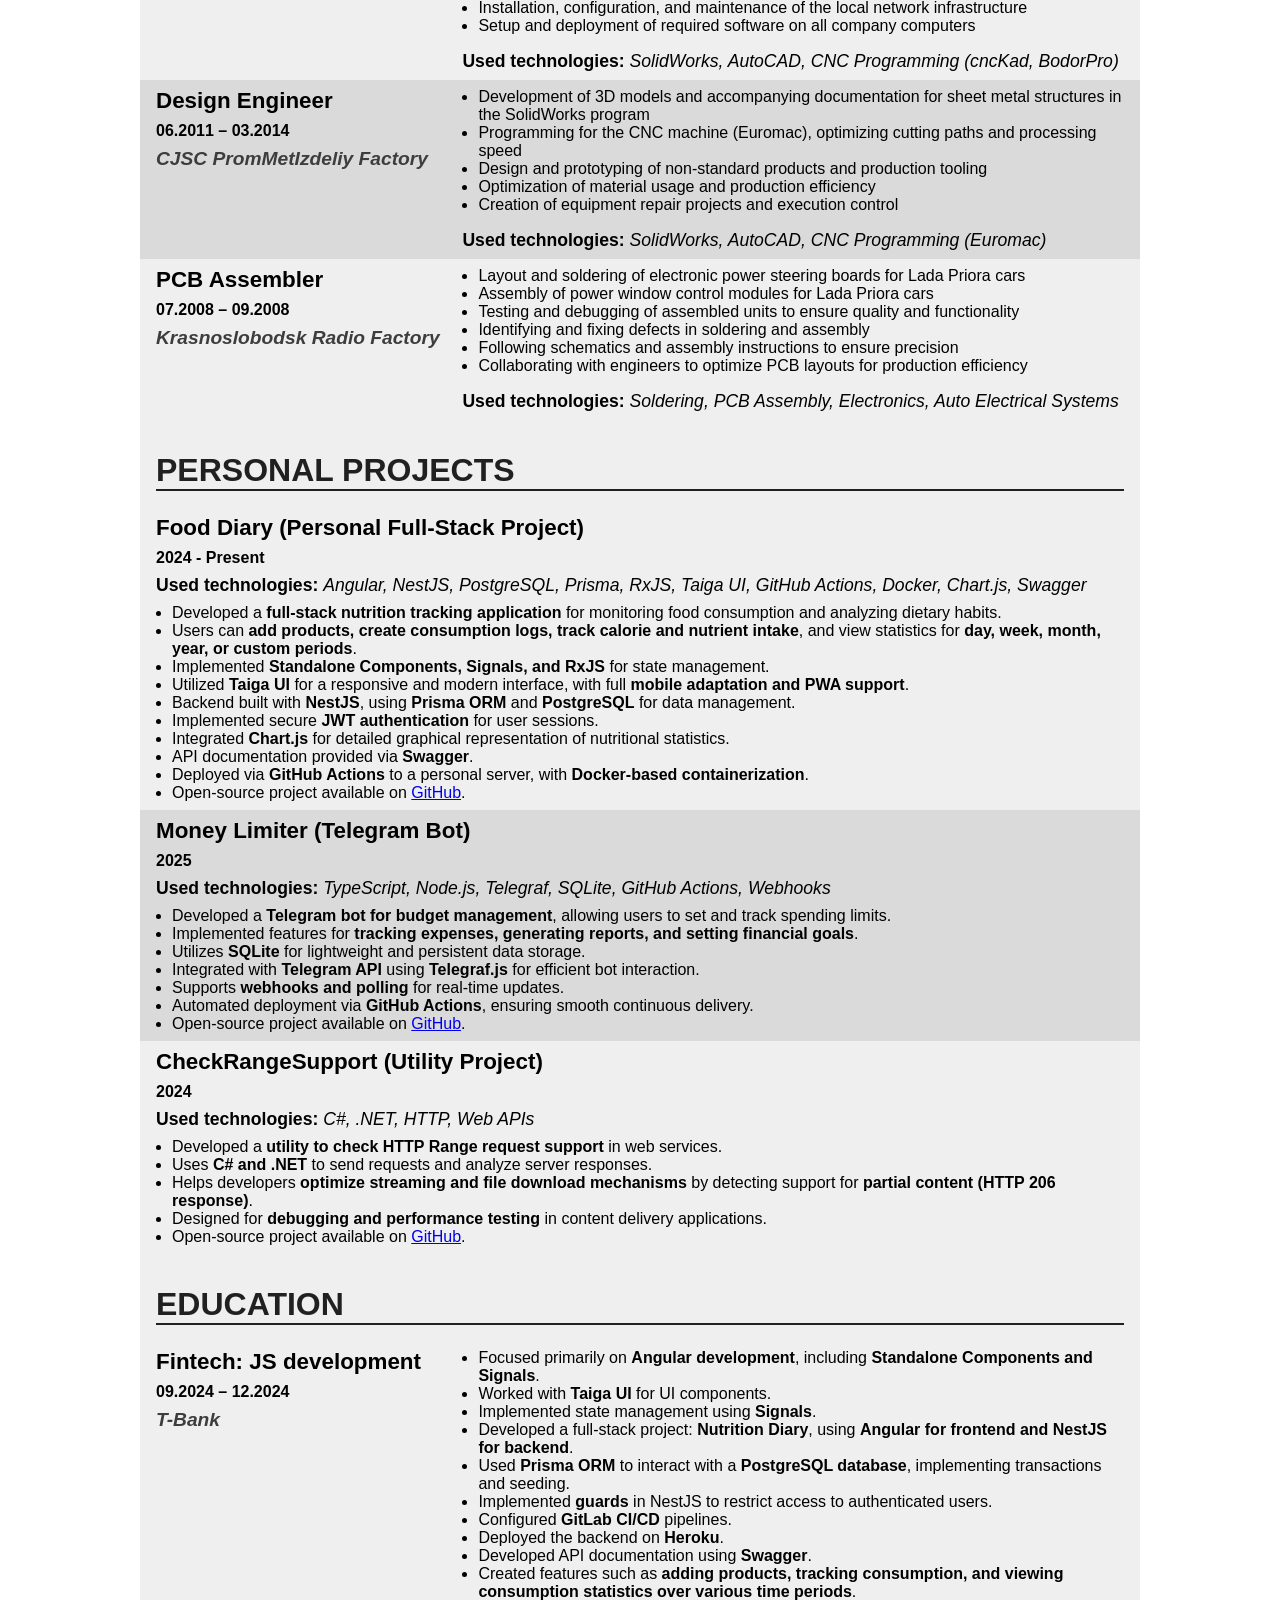
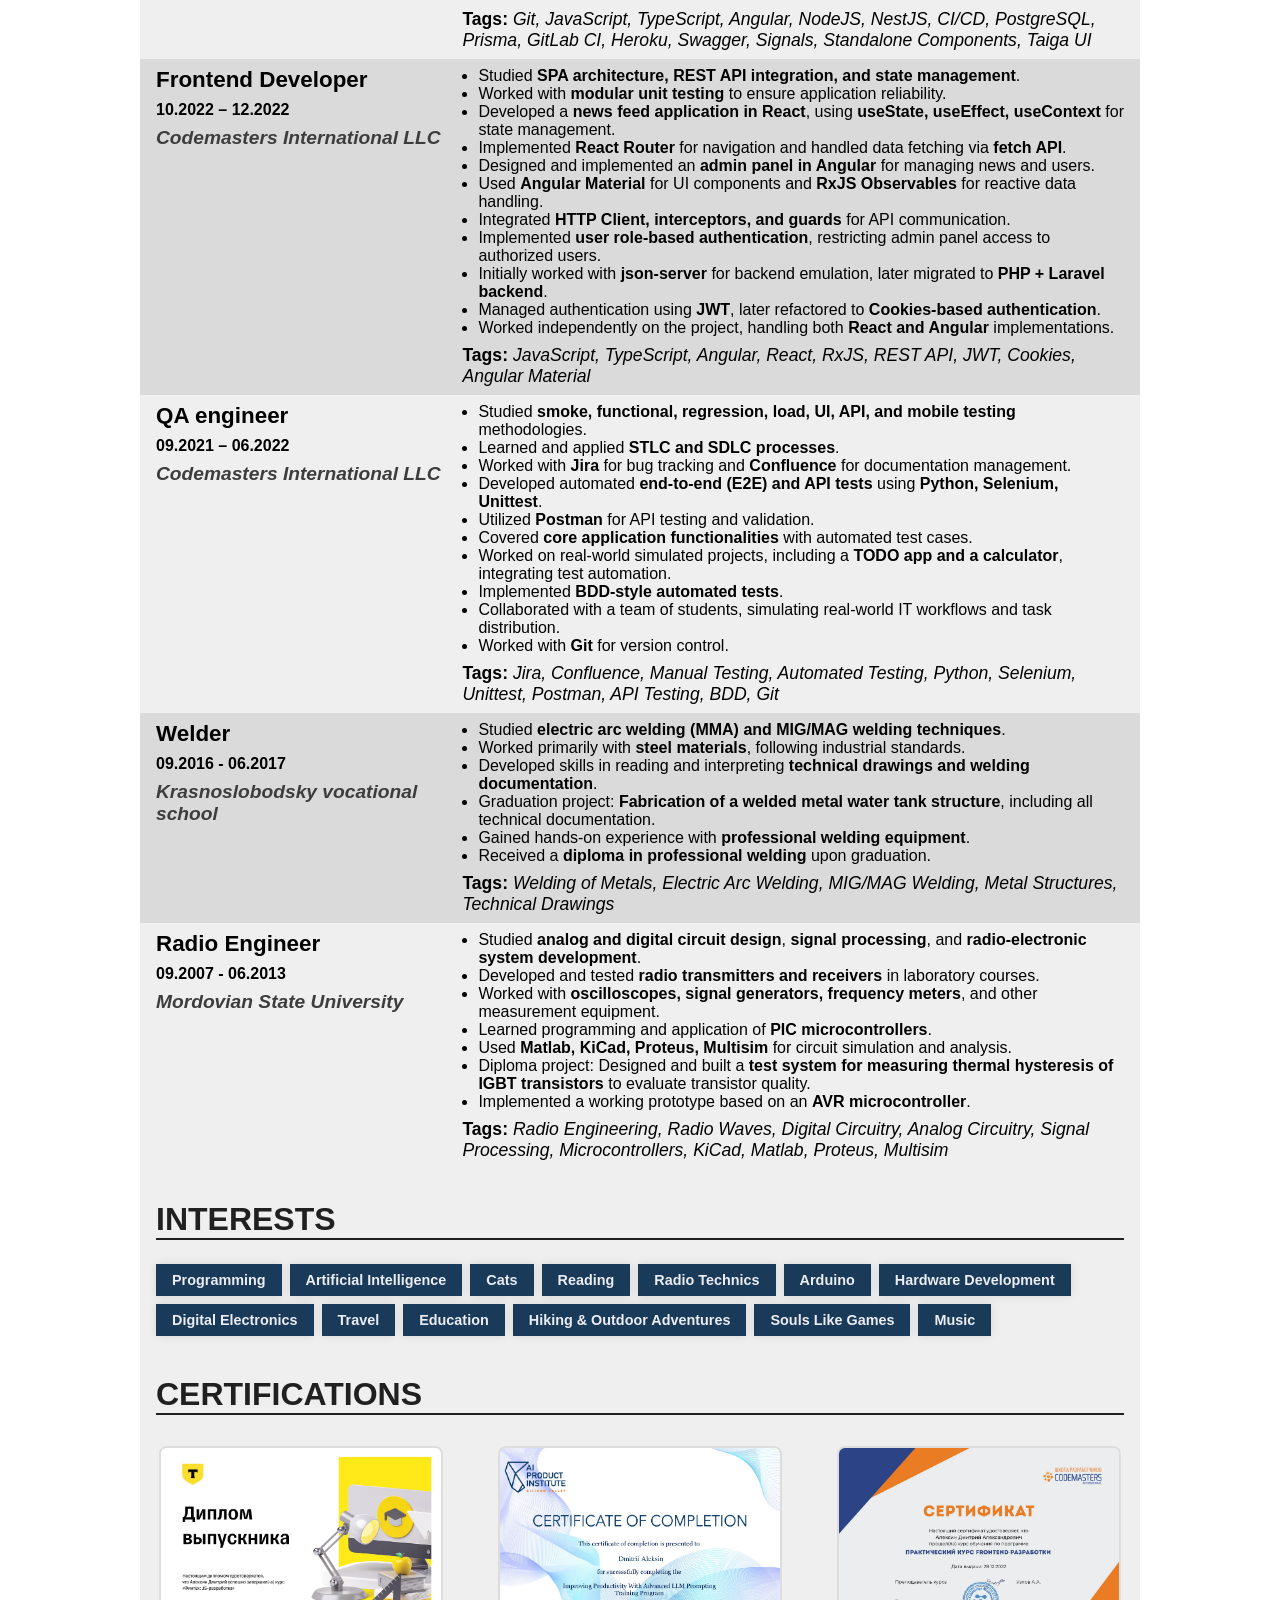
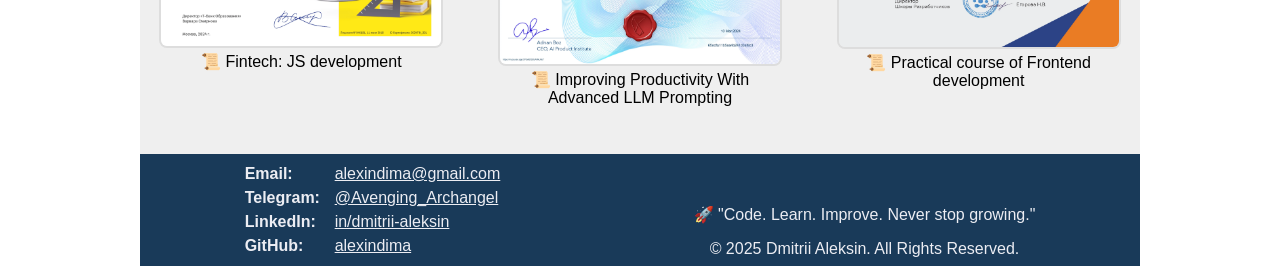
==== commit 94bec6cf: "Add screen adaptive" ====
--- a/index.html
+++ b/index.html
@@ -302,7 +302,9 @@
                 </cv-section>
             </main>
             <footer class="cv__footer">
-                <cv-contacts></cv-contacts>
+                <div class="footer__contacts">
+                    <cv-contacts></cv-contacts>
+                </div>
                 <div class="copyright">
                     <p>🚀 "Code. Learn. Improve. Never stop growing."</p>
                     <p>© 2025 Dmitrii Aleksin. All Rights Reserved.</p>
--- a/assets/styles/style.css
+++ b/assets/styles/style.css
@@ -7,15 +7,9 @@
     --header-info-dot-unfilled: rgba(166, 227, 220, 0.41);
     --main-group-header-border-color: #202020;
     --main-group-header-text-color: #202020;
-    --main-group-body-text-color: #202020;
     --experience-company-text-color: #3D3D3D;
     --main-background-color: #EFEFEF;
     --secondary-background-color: #DADADA;
-    --primary-color: #28D979;
-    --primary-hover-color: #1f9d62;
-    --secondary-color: #5C5C5C;
-    --secondary-hover-color: #3D3D3D;
-    --text-color: #FFFFFF;
 }
 
 html {
@@ -65,6 +59,7 @@
     padding: 20px;
     min-width: 120px;
     max-width: 300px;
+    max-height: 500px;
     display: flex;
     align-items: stretch;
     overflow: hidden;
@@ -179,7 +174,7 @@
         display: flex;
 
         .language-name {
-            min-width: 90px;
+            min-width: 75px;
             font-weight: bold;
         }
 
@@ -508,17 +503,73 @@
 }
 
 @media (max-width: 1000px) {
-
-}
-
-@media (max-width: 800px) {
-
+    .contact-info {
+        .contact-info__name {
+            text-align: center;
+        }
+
+        .contact-info__role {
+            text-align: center;
+        }
+
+        .contact-info__additional {
+            flex-direction: column;
+        }
+
+        .contact-info-group {
+            align-items: center;
+        }
+    }
+
+    .languages {
+        align-items: center;
+    }
+}
+
+@media (max-width: 768px) {
+    .cv {
+        .cv__header {
+            flex-direction: column;
+        }
+
+        .cv__footer {
+            flex-direction: column;
+        }
+    }
+
+    .avatar {
+        max-width: 768px;
+        max-height: 768px;
+    }
+
+    .contact-info {
+        .contact-info__additional {
+            flex-direction: row;
+        }
+    }
+
+    .cv-experience {
+        flex-direction: column;
+    }
+
+    .cv-education {
+        flex-direction: column;
+    }
+
+    .footer__contacts {
+        display: flex;
+        justify-content: center;
+    }
+
+    .copyright {
+        gap: 8px;
+    }
 }
 
 @media (max-width: 600px) {
-
-}
-
-@media print {
-
-}
+    .contact-info {
+        .contact-info__additional {
+            flex-direction: column;
+        }
+    }
+}
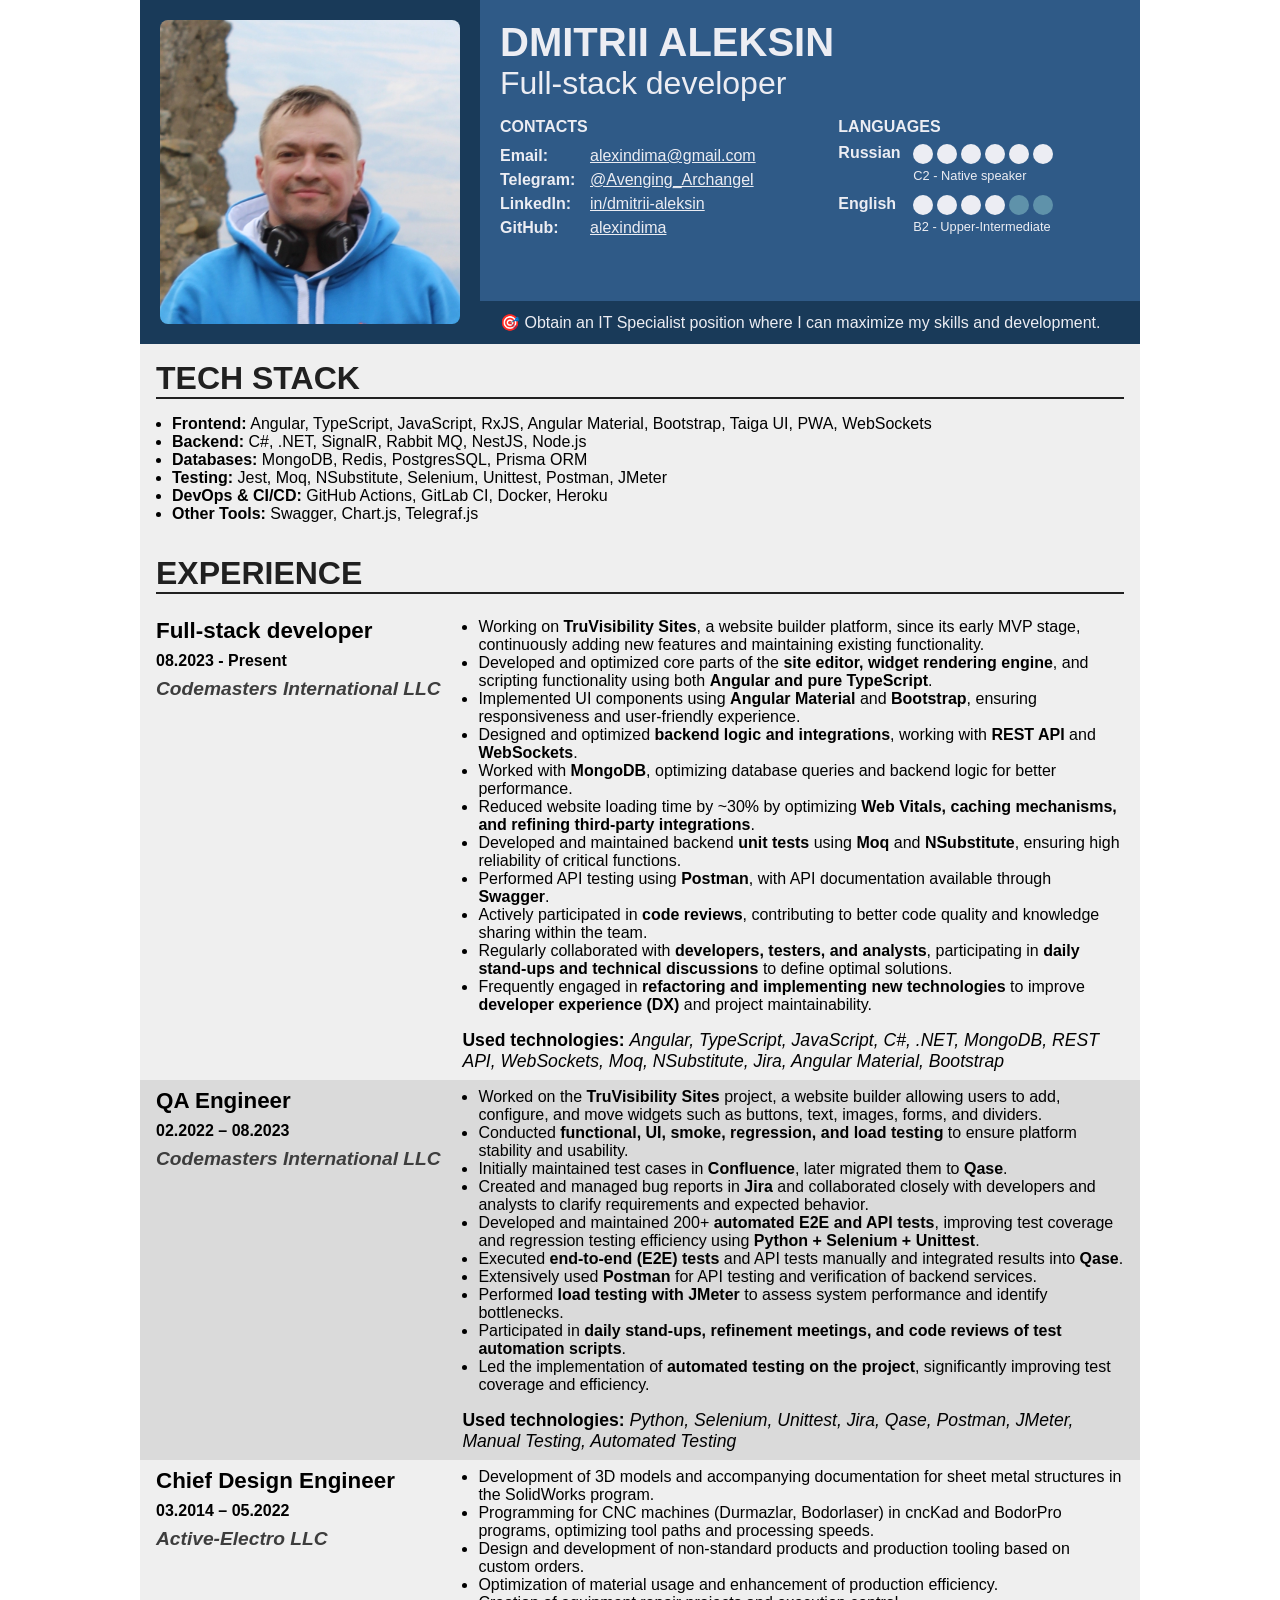
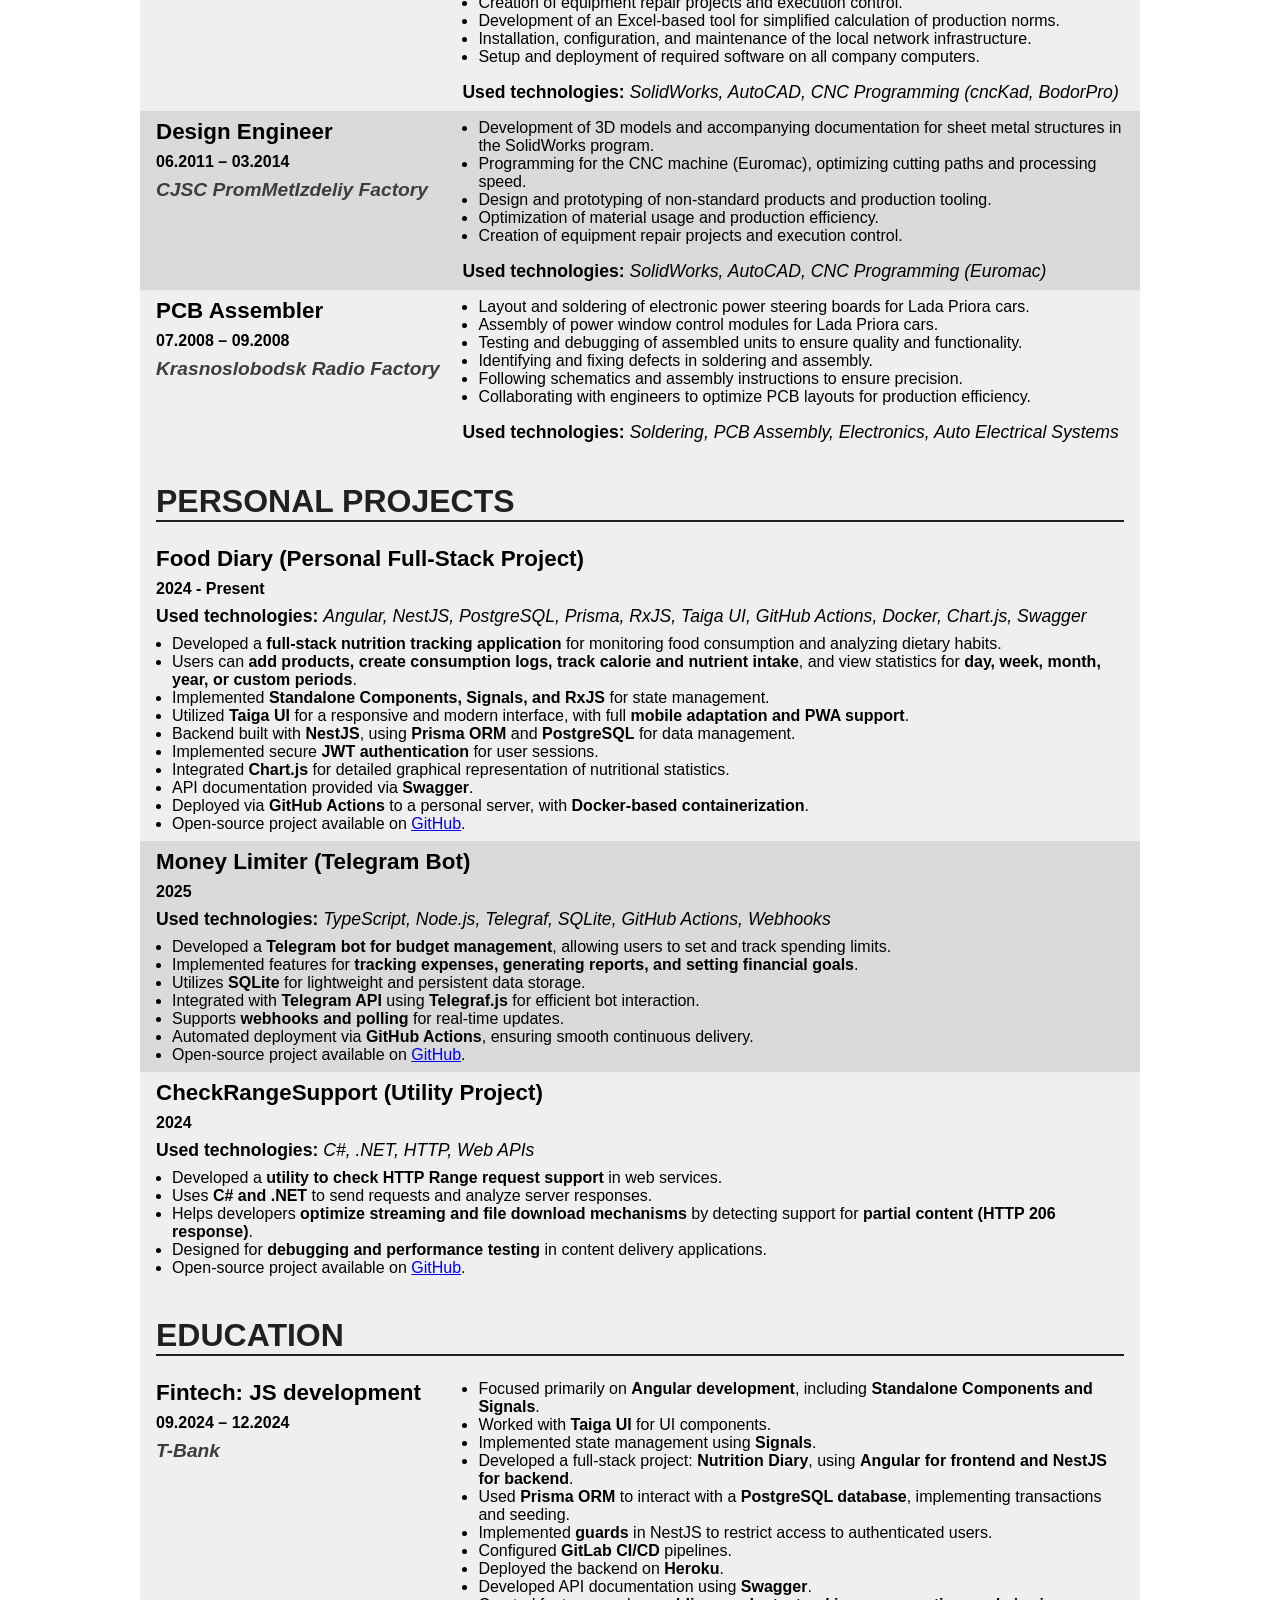
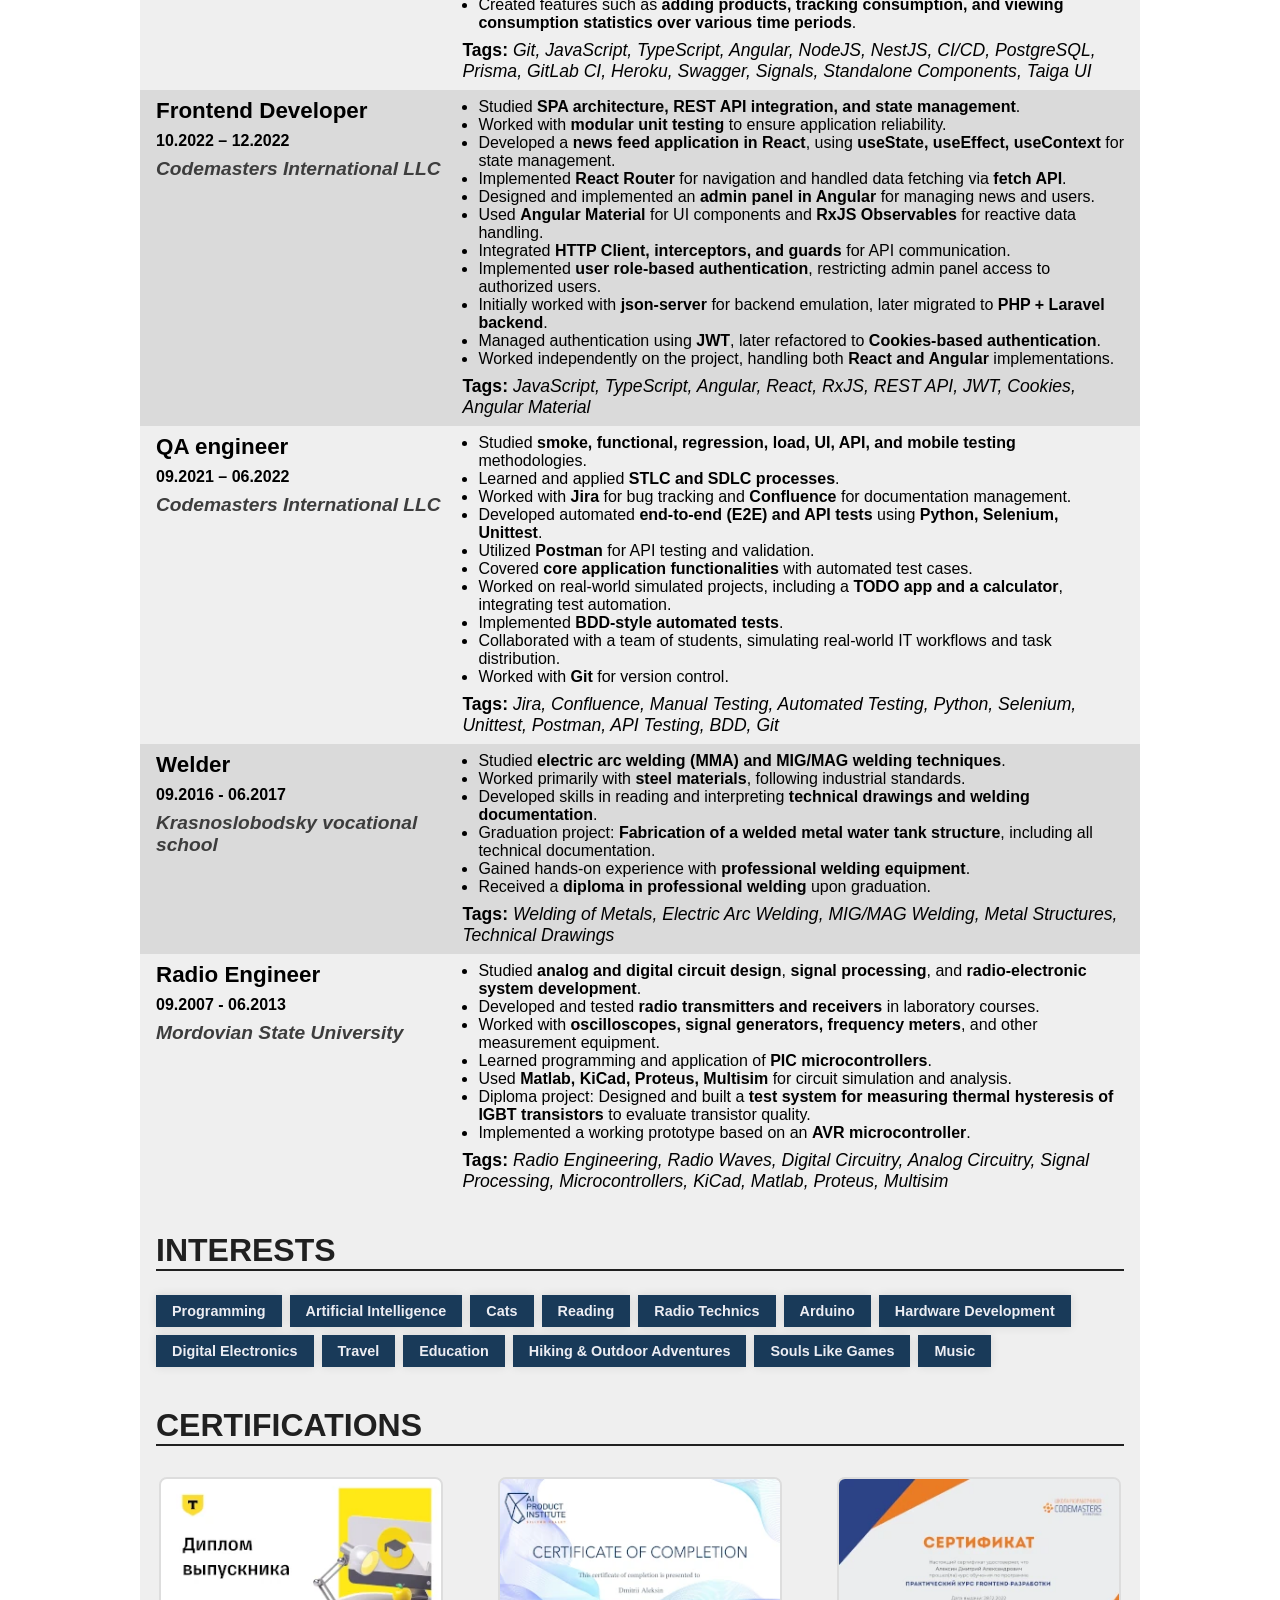
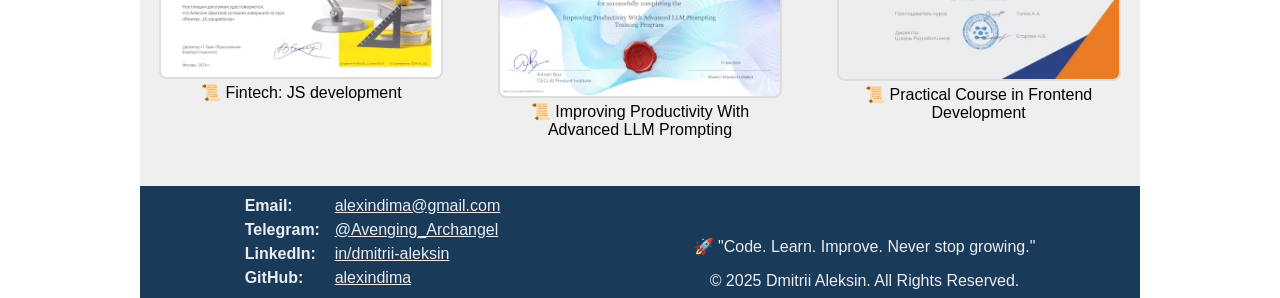
==== commit 239c696b: "Fix readme. Optimizations" ====
--- a/index.html
+++ b/index.html
@@ -15,7 +15,11 @@
             <header class="cv__header">
                 <div class="avatar">
                     <a class="avatar__link" href="https://github.com/alexindima" target="_blank">
-                        <img class="avatar__img" src="assets/images/profile/avatar.webp" alt="Avatar">
+                        <picture>
+                            <source media="(max-width: 1944px)" srcset="assets/images/avatar_500x500.webp" type="image/webp">
+                            <source media="(max-width: 768px)" srcset="assets/images/avatar_768x768.webp" type="image/jpeg">
+                            <img class="avatar__img" src="assets/images/avatar.webp" alt="Avatar">
+                        </picture>
                     </a>
                 </div>
                 <div class="header-info">
@@ -57,7 +61,7 @@
                 <cv-section name="TECH STACK">
                     <ul class="tech-stack">
                         <li><strong>Frontend:</strong> Angular, TypeScript, JavaScript, RxJS, Angular Material, Bootstrap, Taiga UI, PWA, WebSockets</li>
-                        <li><strong>Backend:</strong> NestJS, C#, .NET, Node.js, SignalR, Rabbit MQ</li>
+                        <li><strong>Backend:</strong> C#, .NET, SignalR, Rabbit MQ, NestJS, Node.js</li>
                         <li><strong>Databases:</strong> MongoDB, Redis, PostgresSQL, Prisma ORM</li>
                         <li><strong>Testing:</strong> Jest, Moq, NSubstitute, Selenium, Unittest, Postman, JMeter</li>
                         <li><strong>DevOps & CI/CD:</strong> GitHub Actions, GitLab CI, Docker, Heroku</li>
@@ -75,12 +79,12 @@
                         <li>Developed and optimized core parts of the <strong>site editor, widget rendering engine</strong>, and scripting functionality using both <strong>Angular and pure TypeScript</strong>.</li>
                         <li>Implemented UI components using <strong>Angular Material</strong> and <strong>Bootstrap</strong>, ensuring responsiveness and user-friendly experience.</li>
                         <li>Designed and optimized <strong>backend logic and integrations</strong>, working with <strong>REST API</strong> and <strong>WebSockets</strong>.</li>
-                        <li>Worked with <strong>MongoDB</strong> via .NET's built-in driver, optimizing database queries and backend logic for better performance.</li>
+                        <li>Worked with <strong>MongoDB</strong>, optimizing database queries and backend logic for better performance.</li>
                         <li>Reduced website loading time by ~30% by optimizing <strong>Web Vitals, caching mechanisms, and refining third-party integrations</strong>.</li>
                         <li>Developed and maintained backend <strong>unit tests</strong> using <strong>Moq</strong> and <strong>NSubstitute</strong>, ensuring high reliability of critical functions.</li>
                         <li>Performed API testing using <strong>Postman</strong>, with API documentation available through <strong>Swagger</strong>.</li>
                         <li>Actively participated in <strong>code reviews</strong>, contributing to better code quality and knowledge sharing within the team.</li>
-                        <li>Regularly collaborated with <strong>developers, testers, and analysts</strong>, participating in <strong>daily stand-ups and technical discussions</strong>to define optimal solutions.</li>
+                        <li>Regularly collaborated with <strong>developers, testers, and analysts</strong>, participating in <strong>daily stand-ups and technical discussions</strong> to define optimal solutions.</li>
                         <li>Frequently engaged in <strong>refactoring and implementing new technologies</strong> to improve <strong>developer experience (DX)</strong> and project maintainability.</li>
                     </cv-experience>
                     <cv-experience
@@ -106,14 +110,14 @@
                         company="Active-Electro LLC"
                         technologies="SolidWorks, AutoCAD, CNC Programming (cncKad, BodorPro)"
                     >
-                        <li>Development of 3D models and accompanying documentation for sheet metal structures in the SolidWorks program</li>
-                        <li>Programming for CNC machines (Durmazlar, Bodorlaser) in cncKad and BodorPro programs, optimizing tool paths and processing speeds</li>
-                        <li>Design and development of non-standard products and production tooling based on custom orders</li>
-                        <li>Optimization of material usage and enhancement of production efficiency</li>
-                        <li>Creation of equipment repair projects and execution control</li>
-                        <li>Development of an Excel-based tool for simplified calculation of production norms</li>
-                        <li>Installation, configuration, and maintenance of the local network infrastructure</li>
-                        <li>Setup and deployment of required software on all company computers</li>
+                        <li>Development of 3D models and accompanying documentation for sheet metal structures in the SolidWorks program.</li>
+                        <li>Programming for CNC machines (Durmazlar, Bodorlaser) in cncKad and BodorPro programs, optimizing tool paths and processing speeds.</li>
+                        <li>Design and development of non-standard products and production tooling based on custom orders.</li>
+                        <li>Optimization of material usage and enhancement of production efficiency.</li>
+                        <li>Creation of equipment repair projects and execution control.</li>
+                        <li>Development of an Excel-based tool for simplified calculation of production norms.</li>
+                        <li>Installation, configuration, and maintenance of the local network infrastructure.</li>
+                        <li>Setup and deployment of required software on all company computers.</li>
                     </cv-experience>
                     <cv-experience
                         date="06.2011 – 03.2014"
@@ -121,11 +125,11 @@
                         company="CJSC PromMetIzdeliy Factory"
                         technologies="SolidWorks, AutoCAD, CNC Programming (Euromac)"
                     >
-                        <li>Development of 3D models and accompanying documentation for sheet metal structures in the SolidWorks program</li>
-                        <li>Programming for the CNC machine (Euromac), optimizing cutting paths and processing speed</li>
-                        <li>Design and prototyping of non-standard products and production tooling</li>
-                        <li>Optimization of material usage and production efficiency</li>
-                        <li>Creation of equipment repair projects and execution control</li>
+                        <li>Development of 3D models and accompanying documentation for sheet metal structures in the SolidWorks program.</li>
+                        <li>Programming for the CNC machine (Euromac), optimizing cutting paths and processing speed.</li>
+                        <li>Design and prototyping of non-standard products and production tooling.</li>
+                        <li>Optimization of material usage and production efficiency.</li>
+                        <li>Creation of equipment repair projects and execution control.</li>
                     </cv-experience>
                     <cv-experience
                         date="07.2008 – 09.2008"
@@ -133,12 +137,12 @@
                         company="Krasnoslobodsk Radio Factory"
                         technologies="Soldering, PCB Assembly, Electronics, Auto Electrical Systems"
                     >
-                        <li>Layout and soldering of electronic power steering boards for Lada Priora cars</li>
-                        <li>Assembly of power window control modules for Lada Priora cars</li>
-                        <li>Testing and debugging of assembled units to ensure quality and functionality</li>
-                        <li>Identifying and fixing defects in soldering and assembly</li>
-                        <li>Following schematics and assembly instructions to ensure precision</li>
-                        <li>Collaborating with engineers to optimize PCB layouts for production efficiency</li>
+                        <li>Layout and soldering of electronic power steering boards for Lada Priora cars.</li>
+                        <li>Assembly of power window control modules for Lada Priora cars.</li>
+                        <li>Testing and debugging of assembled units to ensure quality and functionality.</li>
+                        <li>Identifying and fixing defects in soldering and assembly.</li>
+                        <li>Following schematics and assembly instructions to ensure precision.</li>
+                        <li>Collaborating with engineers to optimize PCB layouts for production efficiency.</li>
                     </cv-experience>
                 </cv-section>
                 <cv-section name="PERSONAL PROJECTS">
@@ -287,16 +291,22 @@
                             name="Fintech: JS development"
                             pdf="assets/certificates/Fintech-JS-development.pdf"
                             image="assets/certificates/Fintech-JS-development.webp"
+                            image-height="300"
+                            image-width="212"
                         ></cv-certificate>
                         <cv-certificate
                             name="Improving Productivity With Advanced LLM Prompting"
                             pdf="assets/certificates/LLM-Prompting.pdf"
                             image="assets/certificates/LLM-Prompting.webp"
+                            image-height="300"
+                            image-width="232"
                         ></cv-certificate>
                         <cv-certificate
-                            name="Practical course of Frontend development"
+                            name="Practical Course in Frontend Development"
                             pdf="assets/certificates/Practical-course-of-Frontend-development.pdf"
                             image="assets/certificates/Practical-course-of-Frontend-development.webp"
+                            image-height="300"
+                            image-width="214"
                         ></cv-certificate>
                     </div>
                 </cv-section>
--- a/assets/styles/style.css
+++ b/assets/styles/style.css
@@ -72,6 +72,7 @@
     .avatar__img {
         width: 100%;
         height: 100%;
+        aspect-ratio: 1;
         border-radius: 8px;
         object-fit: cover;
         transition: transform 0.3s;
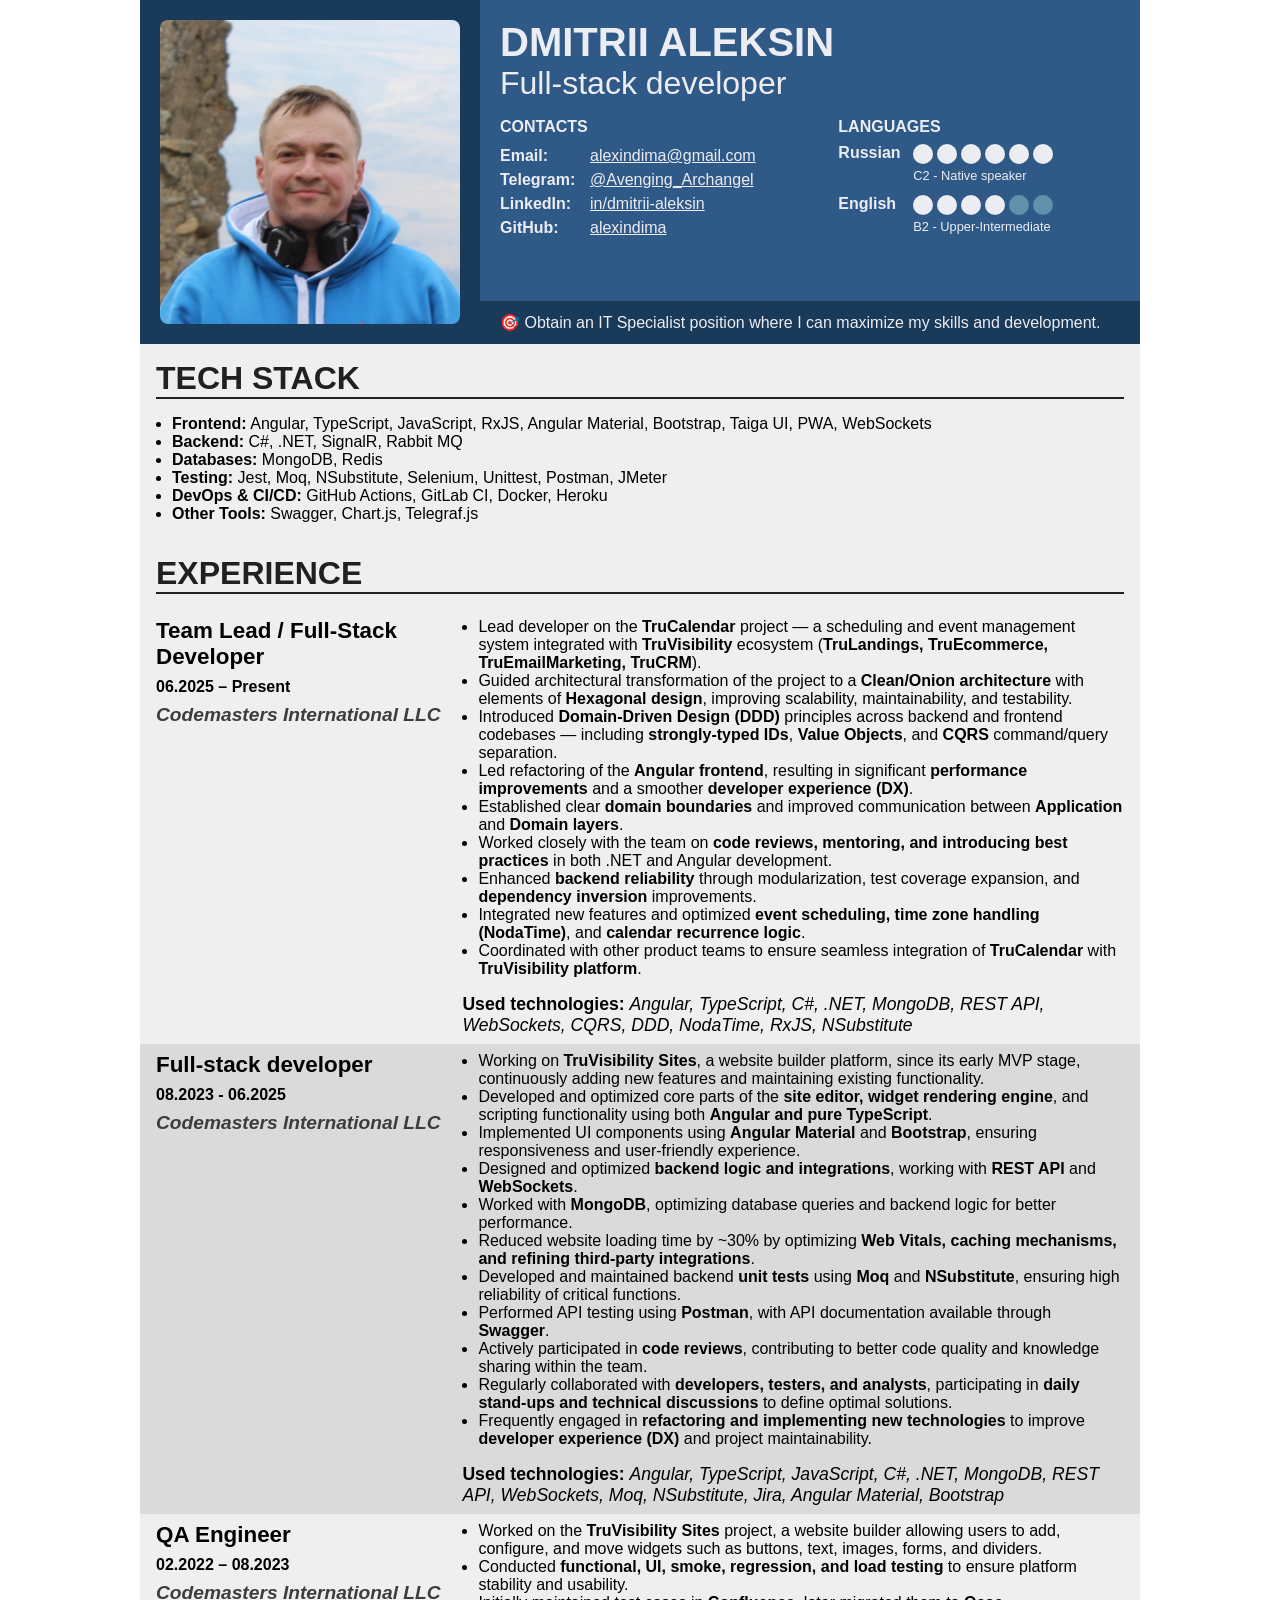
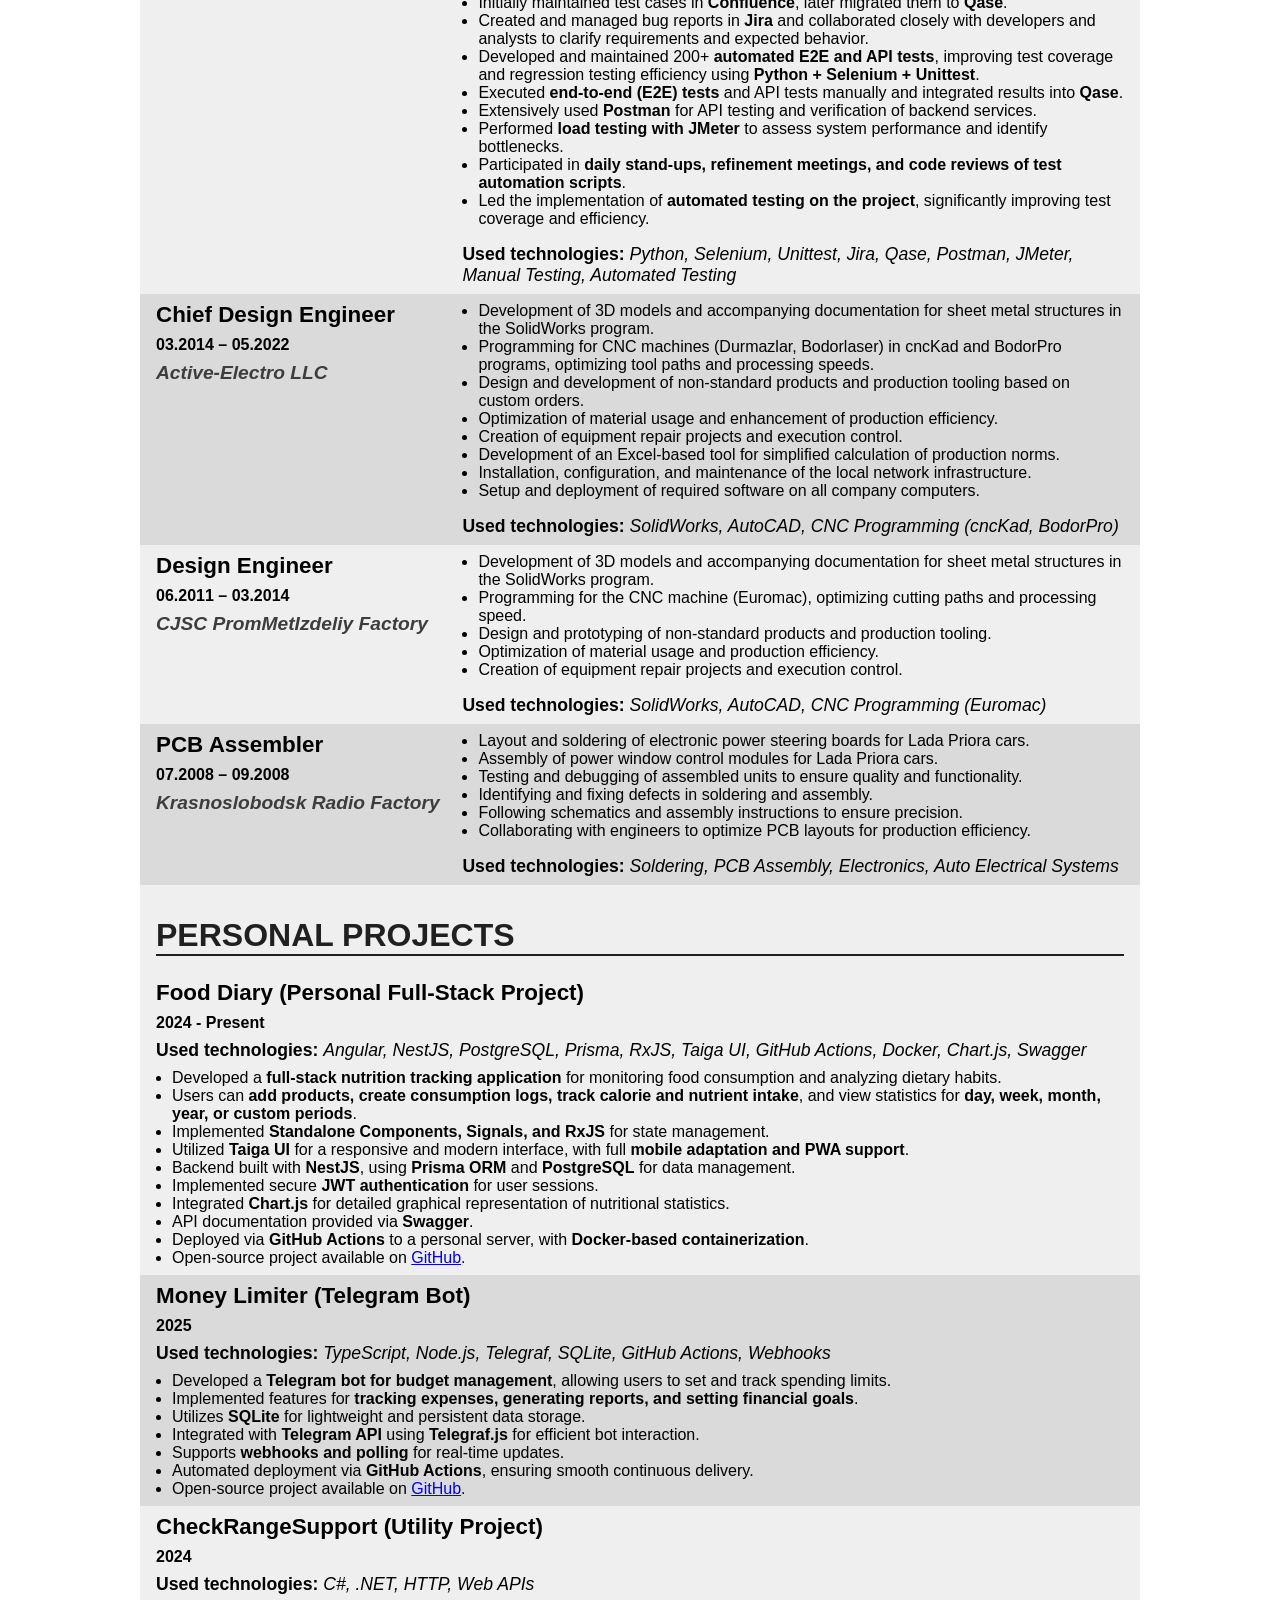
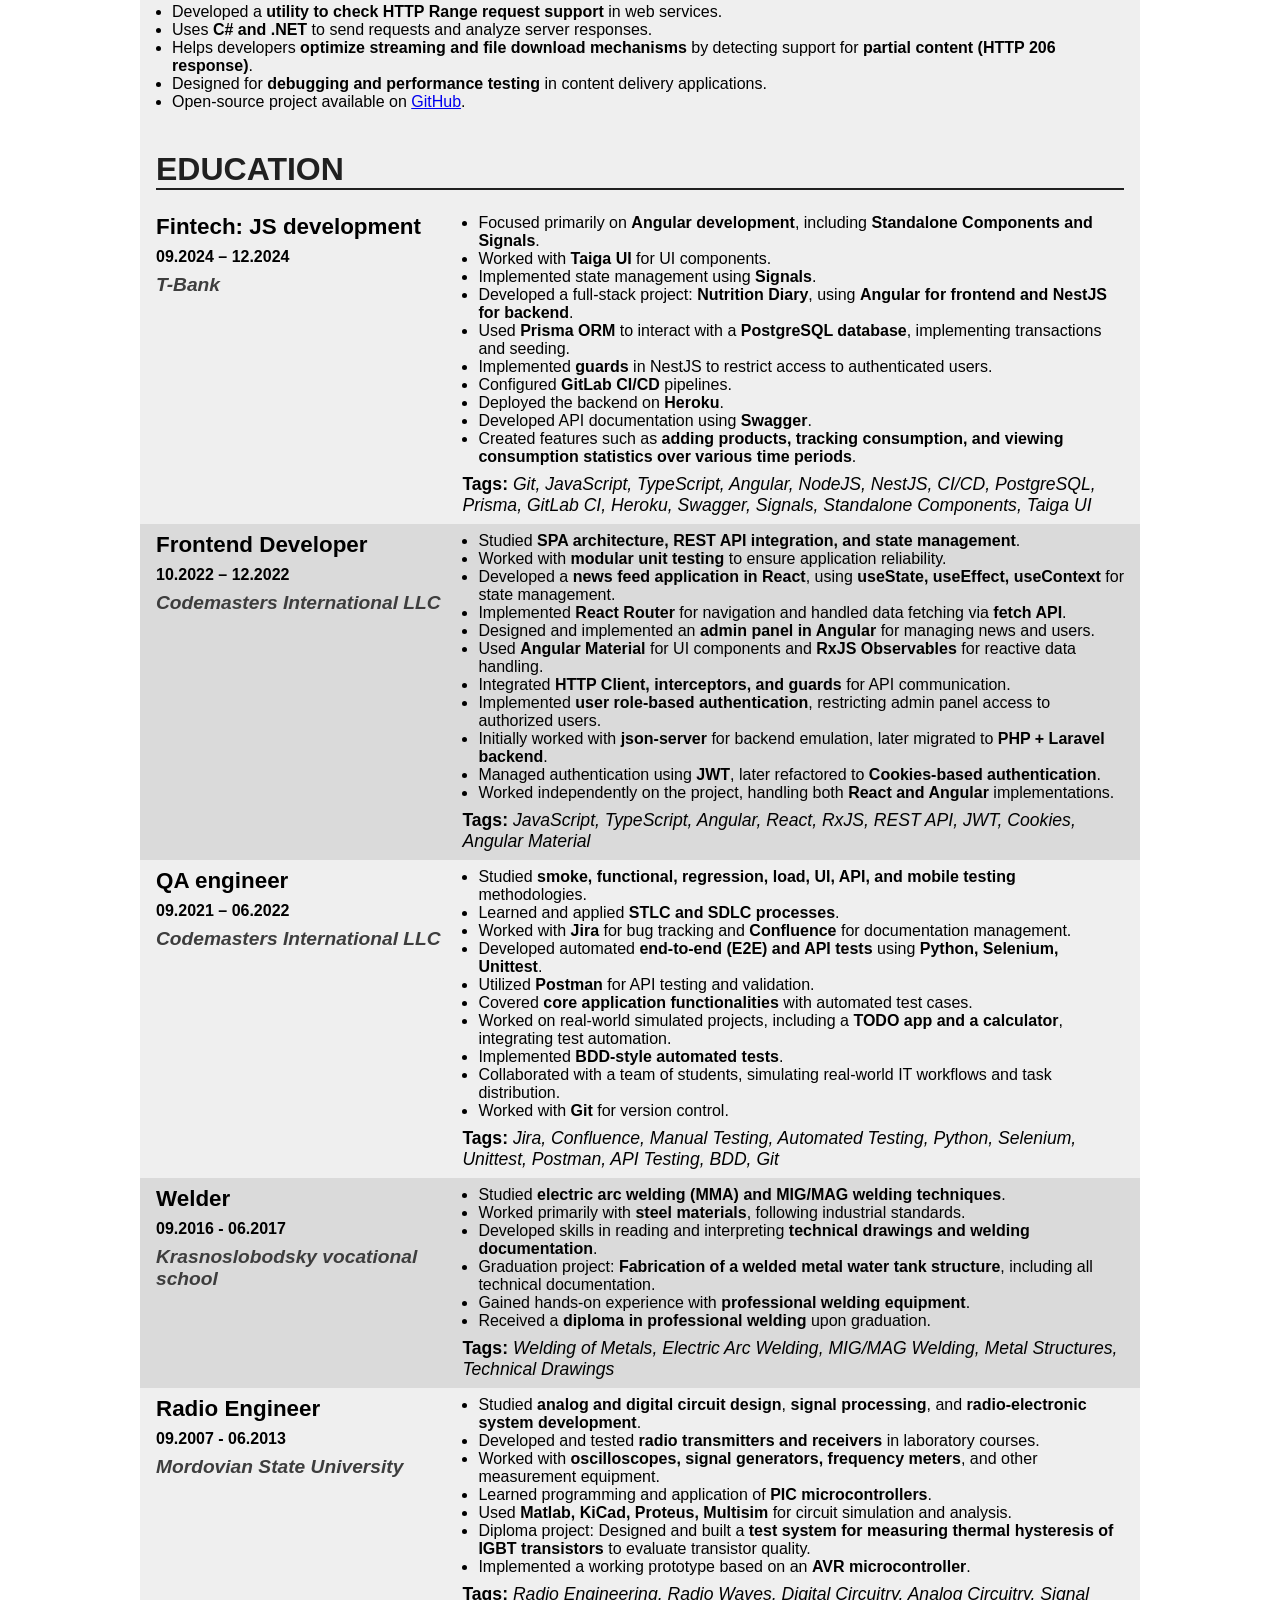
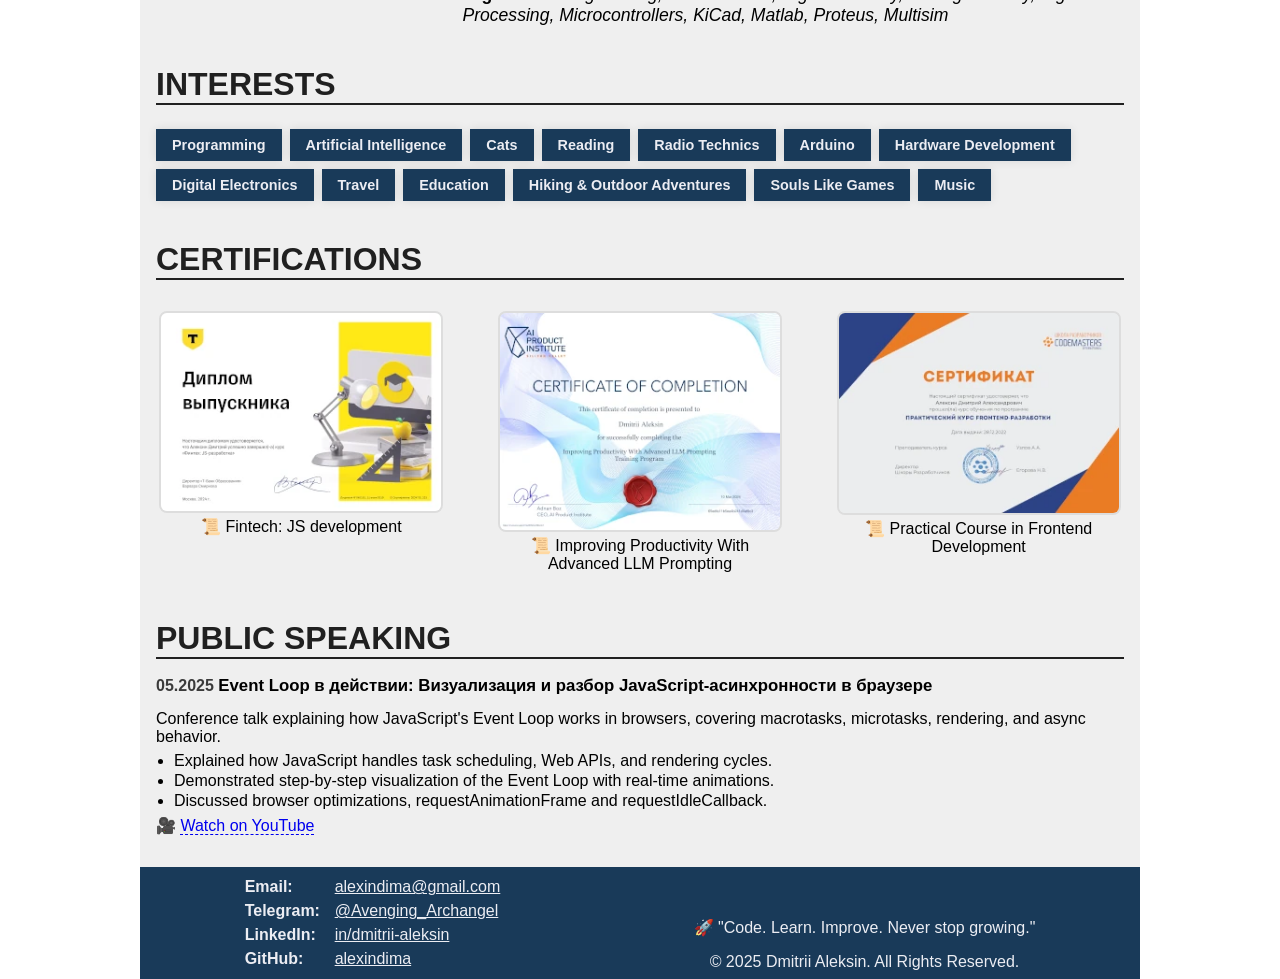
==== commit 1b4d0357: "Add "PUBLIC SPEAKING" section with styled component and event details" ====
--- a/index.html
+++ b/index.html
@@ -61,8 +61,8 @@
                 <cv-section name="TECH STACK">
                     <ul class="tech-stack">
                         <li><strong>Frontend:</strong> Angular, TypeScript, JavaScript, RxJS, Angular Material, Bootstrap, Taiga UI, PWA, WebSockets</li>
-                        <li><strong>Backend:</strong> C#, .NET, SignalR, Rabbit MQ, NestJS, Node.js</li>
-                        <li><strong>Databases:</strong> MongoDB, Redis, PostgresSQL, Prisma ORM</li>
+                        <li><strong>Backend:</strong> C#, .NET, SignalR, Rabbit MQ</li>
+                        <li><strong>Databases:</strong> MongoDB, Redis</li>
                         <li><strong>Testing:</strong> Jest, Moq, NSubstitute, Selenium, Unittest, Postman, JMeter</li>
                         <li><strong>DevOps & CI/CD:</strong> GitHub Actions, GitLab CI, Docker, Heroku</li>
                         <li><strong>Other Tools:</strong> Swagger, Chart.js, Telegraf.js</li>
@@ -70,7 +70,24 @@
                 </cv-section>
                 <cv-section name="EXPERIENCE">
                     <cv-experience
-                        date="08.2023 - Present"
+                            date="06.2025 – Present"
+                            position="Team Lead / Full-Stack Developer"
+                            company="Codemasters International LLC"
+                            technologies="Angular, TypeScript, C#, .NET, MongoDB, REST API, WebSockets, CQRS, DDD, NodaTime, RxJS, NSubstitute"
+                    >
+                        <li>Lead developer on the <strong>TruCalendar</strong> project — a scheduling and event management system integrated with <strong>TruVisibility</strong> ecosystem (<strong>TruLandings, TruEcommerce, TruEmailMarketing, TruCRM</strong>).</li>
+                        <li>Guided architectural transformation of the project to a <strong>Clean/Onion architecture</strong> with elements of <strong>Hexagonal design</strong>, improving scalability, maintainability, and testability.</li>
+                        <li>Introduced <strong>Domain-Driven Design (DDD)</strong> principles across backend and frontend codebases — including <strong>strongly-typed IDs</strong>, <strong>Value Objects</strong>, and <strong>CQRS</strong> command/query separation.</li>
+                        <li>Led refactoring of the <strong>Angular frontend</strong>, resulting in significant <strong>performance improvements</strong> and a smoother <strong>developer experience (DX)</strong>.</li>
+                        <li>Established clear <strong>domain boundaries</strong> and improved communication between <strong>Application</strong> and <strong>Domain layers</strong>.</li>
+                        <li>Worked closely with the team on <strong>code reviews, mentoring, and introducing best practices</strong> in both .NET and Angular development.</li>
+                        <li>Enhanced <strong>backend reliability</strong> through modularization, test coverage expansion, and <strong>dependency inversion</strong> improvements.</li>
+                        <li>Integrated new features and optimized <strong>event scheduling, time zone handling (NodaTime)</strong>, and <strong>calendar recurrence logic</strong>.</li>
+                        <li>Coordinated with other product teams to ensure seamless integration of <strong>TruCalendar</strong> with <strong>TruVisibility platform</strong>.</li>
+                    </cv-experience>
+
+                    <cv-experience
+                        date="08.2023 - 06.2025"
                         position="Full-stack developer"
                         company="Codemasters International LLC"
                         technologies="Angular, TypeScript, JavaScript, C#, .NET, MongoDB, REST API, WebSockets, Moq, NSubstitute, Jira, Angular Material, Bootstrap"
@@ -310,6 +327,18 @@
                         ></cv-certificate>
                     </div>
                 </cv-section>
+                <cv-section name="PUBLIC SPEAKING">
+                    <cv-speaking-event
+                            name="Event Loop в действии: Визуализация и разбор JavaScript-асинхронности в браузере"
+                            date="05.2025"
+                            link="https://www.youtube.com/watch?v=KqZR_7xjcSU"
+                            description="Conference talk explaining how JavaScript's Event Loop works in browsers, covering macrotasks, microtasks, rendering, and async behavior."
+                    >
+                        <li>Explained how JavaScript handles task scheduling, Web APIs, and rendering cycles.</li>
+                        <li>Demonstrated step-by-step visualization of the Event Loop with real-time animations.</li>
+                        <li>Discussed browser optimizations, requestAnimationFrame and requestIdleCallback.</li>
+                    </cv-speaking-event>
+                </cv-section>
             </main>
             <footer class="cv__footer">
                 <div class="footer__contacts">
--- a/assets/styles/style.css
+++ b/assets/styles/style.css
@@ -462,6 +462,57 @@
     }
 }
 
+.cv-speaking-event {
+    display: grid;
+    grid-template-columns: 1fr auto;
+    gap: 6px 16px;
+    padding: 0 16px;
+}
+
+.cv-speaking-event__title {
+    font-weight: 700;
+    font-size: 1.05rem;
+    line-height: 1.3;
+}
+
+.cv-speaking-event__date {
+    align-self: start;
+    white-space: nowrap;
+    font-weight: 600;
+    opacity: .75;
+}
+
+.cv-speaking-event__body {
+    grid-column: 1 / -1;
+    margin-top: 4px;
+}
+
+.cv-speaking-event__description {
+    margin: 4px 0 6px;
+}
+
+.cv-speaking-event__details {
+    margin: 0 0 6px 18px;
+    padding: 0;
+}
+
+.cv-speaking-event__details li {
+    margin: 2px 0;
+}
+
+.cv-speaking-event__link {
+    margin-top: 2px;
+}
+
+.cv-speaking-event__link a {
+    text-decoration: none;
+    border-bottom: 1px dashed currentColor;
+}
+
+.cv-speaking-event__link a:hover {
+    border-bottom-style: solid;
+}
+
 .copyright {
     display: flex;
     flex-direction: column;
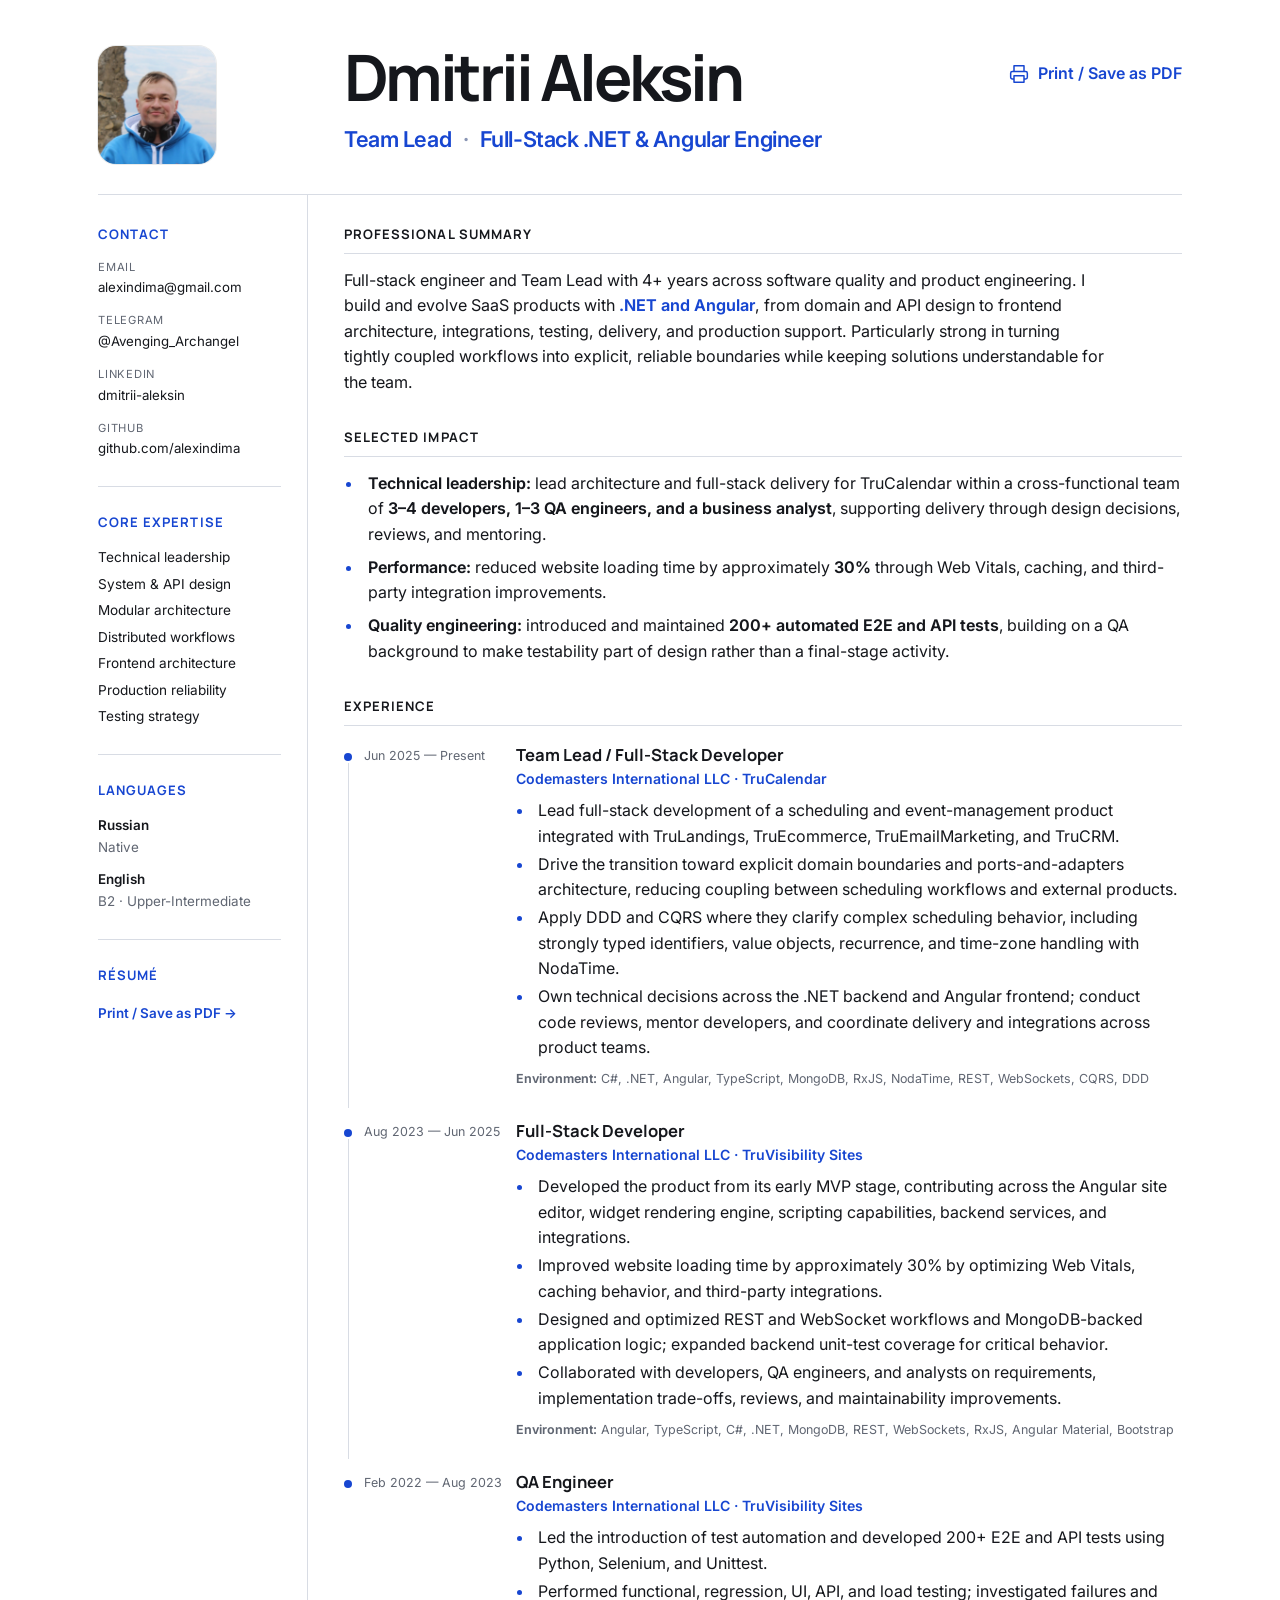
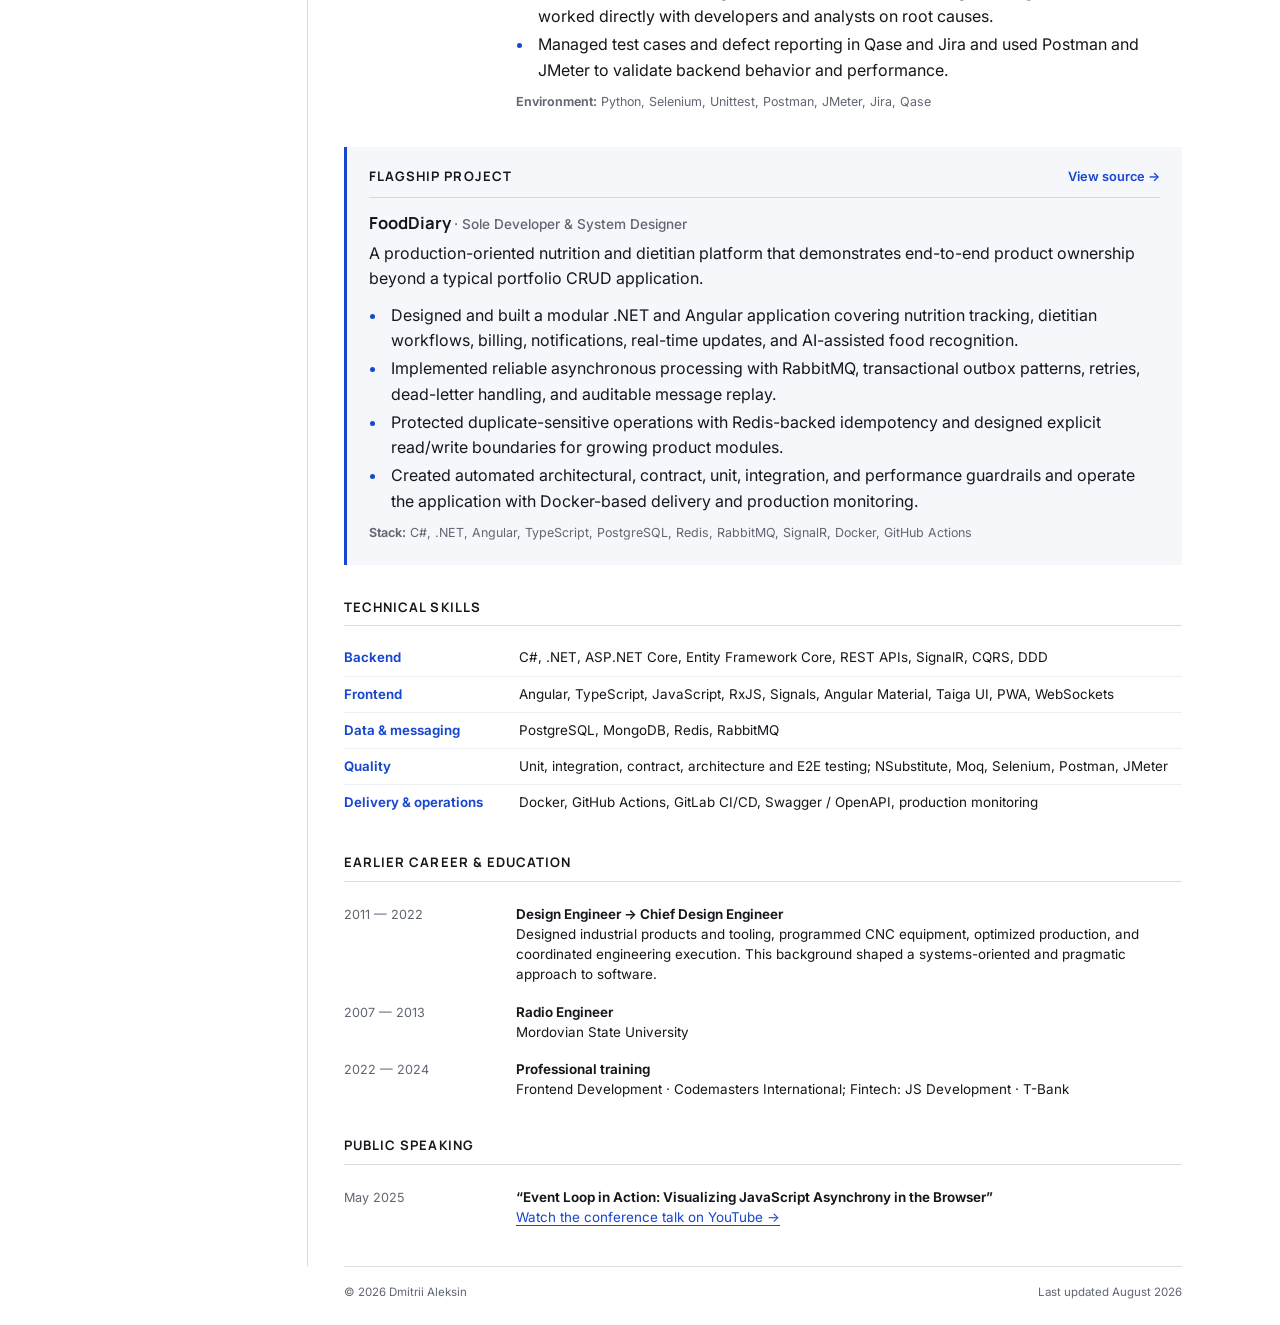
==== commit 8e43bfa0: "feat: redesign resume for job search" ====
--- a/index.html
+++ b/index.html
@@ -1,354 +1,190 @@
-<!DOCTYPE html>
+<!doctype html>
 <html lang="en">
-    <head>
-        <meta charset="UTF-8">
-        <meta name="viewport" content="width=device-width, initial-scale=1.0">
-        <meta name="description" content="CV of Aleksin Dmitrii">
-        <title>CV Aleksin Dmitrii</title>
-        <link rel="icon" href="./assets/images/icons/favicon.webp" type="image/x-icon">
-        <link rel="stylesheet" href="assets/styles/style.css">
-        <script src="assets/scripts/components.js" defer></script>
-        <script src="assets/scripts/ripple.js" defer></script>
-    </head>
-    <body>
-        <div class="cv">
-            <header class="cv__header">
-                <div class="avatar">
-                    <a class="avatar__link" href="https://github.com/alexindima" target="_blank">
-                        <picture>
-                            <source media="(max-width: 1944px)" srcset="assets/images/avatar_500x500.webp" type="image/webp">
-                            <source media="(max-width: 768px)" srcset="assets/images/avatar_768x768.webp" type="image/jpeg">
-                            <img class="avatar__img" src="assets/images/avatar.webp" alt="Avatar">
-                        </picture>
-                    </a>
+<head>
+    <meta charset="utf-8">
+    <meta name="viewport" content="width=device-width, initial-scale=1">
+    <meta name="description" content="Dmitrii Aleksin — Team Lead and Full-Stack .NET & Angular Engineer experienced in architecture, product development, testing, and technical leadership.">
+    <meta name="theme-color" content="#ffffff">
+    <title>Dmitrii Aleksin — Team Lead · Full-Stack .NET & Angular Engineer</title>
+    <link rel="icon" href="assets/images/icons/favicon.webp" type="image/webp">
+    <link rel="stylesheet" href="assets/styles/style.css">
+</head>
+<body>
+<div class="resume">
+    <header class="hero">
+        <a class="portrait" href="https://github.com/alexindima" target="_blank" rel="noreferrer" aria-label="Open Dmitrii Aleksin's GitHub profile">
+            <img src="assets/images/avatar_500x500.webp" alt="Dmitrii Aleksin" width="500" height="500">
+        </a>
+        <div class="hero__identity">
+            <h1>Dmitrii Aleksin</h1>
+            <p class="hero__role">Team Lead <span aria-hidden="true">·</span> Full-Stack .NET & Angular Engineer</p>
+        </div>
+        <button class="print-button" type="button" onclick="window.print()" aria-label="Print or save this résumé as PDF">
+            <svg viewBox="0 0 24 24" aria-hidden="true"><path d="M6 9V2h12v7M6 18H4a2 2 0 0 1-2-2v-5a2 2 0 0 1 2-2h16a2 2 0 0 1 2 2v5a2 2 0 0 1-2 2h-2M6 14h12v8H6z"/></svg>
+            Print / Save as PDF
+        </button>
+    </header>
+
+    <div class="resume__layout">
+        <aside class="sidebar" aria-label="Contact details and core expertise">
+            <section class="sidebar__section contact" aria-labelledby="contact-title">
+                <h2 id="contact-title">Contact</h2>
+                <ul class="plain-list contact__list">
+                    <li><span>Email</span><a href="mailto:alexindima@gmail.com">alexindima@gmail.com</a></li>
+                    <li><span>Telegram</span><a href="https://t.me/Avenging_Archangel" target="_blank" rel="noreferrer">@Avenging_Archangel</a></li>
+                    <li><span>LinkedIn</span><a href="https://www.linkedin.com/in/dmitrii-aleksin/" target="_blank" rel="noreferrer">dmitrii-aleksin</a></li>
+                    <li><span>GitHub</span><a href="https://github.com/alexindima" target="_blank" rel="noreferrer">github.com/alexindima</a></li>
+                </ul>
+            </section>
+
+            <section class="sidebar__section" aria-labelledby="focus-title">
+                <h2 id="focus-title">Core expertise</h2>
+                <ul class="plain-list compact-list">
+                    <li>Technical leadership</li>
+                    <li>System & API design</li>
+                    <li>Modular architecture</li>
+                    <li>Distributed workflows</li>
+                    <li>Frontend architecture</li>
+                    <li>Production reliability</li>
+                    <li>Testing strategy</li>
+                </ul>
+            </section>
+
+            <section class="sidebar__section" aria-labelledby="languages-title">
+                <h2 id="languages-title">Languages</h2>
+                <dl class="language-list">
+                    <div><dt>Russian</dt><dd>Native</dd></div>
+                    <div><dt>English</dt><dd>B2 · Upper-Intermediate</dd></div>
+                </dl>
+            </section>
+
+            <section class="sidebar__section sidebar__section--screen" aria-labelledby="download-title">
+                <h2 id="download-title">Résumé</h2>
+                <button class="text-button" type="button" onclick="window.print()">Print / Save as PDF →</button>
+            </section>
+        </aside>
+
+        <main class="content">
+            <section class="section summary" aria-labelledby="summary-title">
+                <h2 id="summary-title">Professional summary</h2>
+                <p>Full-stack engineer and Team Lead with 4+ years across software quality and product engineering. I build and evolve SaaS products with <strong>.NET and Angular</strong>, from domain and API design to frontend architecture, integrations, testing, delivery, and production support. Particularly strong in turning tightly coupled workflows into explicit, reliable boundaries while keeping solutions understandable for the team.</p>
+            </section>
+
+            <section class="section impact" aria-labelledby="impact-title">
+                <h2 id="impact-title">Selected impact</h2>
+                <ul class="impact-list">
+                    <li><strong>Technical leadership:</strong> lead architecture and full-stack delivery for TruCalendar within a cross-functional team of <strong>3–4 developers, 1–3 QA engineers, and a business analyst</strong>, supporting delivery through design decisions, reviews, and mentoring.</li>
+                    <li><strong>Performance:</strong> reduced website loading time by approximately <strong>30%</strong> through Web Vitals, caching, and third-party integration improvements.</li>
+                    <li><strong>Quality engineering:</strong> introduced and maintained <strong>200+ automated E2E and API tests</strong>, building on a QA background to make testability part of design rather than a final-stage activity.</li>
+                </ul>
+            </section>
+
+            <section class="section" aria-labelledby="experience-title">
+                <h2 id="experience-title">Experience</h2>
+                <div class="timeline">
+                    <article class="timeline-item">
+                        <div class="timeline-item__meta"><time>Jun 2025 — Present</time></div>
+                        <div class="timeline-item__body">
+                            <h3>Team Lead / Full-Stack Developer</h3>
+                            <p class="company">Codemasters International LLC · TruCalendar</p>
+                            <ul>
+                                <li>Lead full-stack development of a scheduling and event-management product integrated with TruLandings, TruEcommerce, TruEmailMarketing, and TruCRM.</li>
+                                <li>Drive the transition toward explicit domain boundaries and ports-and-adapters architecture, reducing coupling between scheduling workflows and external products.</li>
+                                <li>Apply DDD and CQRS where they clarify complex scheduling behavior, including strongly typed identifiers, value objects, recurrence, and time-zone handling with NodaTime.</li>
+                                <li>Own technical decisions across the .NET backend and Angular frontend; conduct code reviews, mentor developers, and coordinate delivery and integrations across product teams.</li>
+                            </ul>
+                            <p class="stack"><strong>Environment:</strong> C#, .NET, Angular, TypeScript, MongoDB, RxJS, NodaTime, REST, WebSockets, CQRS, DDD</p>
+                        </div>
+                    </article>
+
+                    <article class="timeline-item">
+                        <div class="timeline-item__meta"><time>Aug 2023 — Jun 2025</time></div>
+                        <div class="timeline-item__body">
+                            <h3>Full-Stack Developer</h3>
+                            <p class="company">Codemasters International LLC · TruVisibility Sites</p>
+                            <ul>
+                                <li>Developed the product from its early MVP stage, contributing across the Angular site editor, widget rendering engine, scripting capabilities, backend services, and integrations.</li>
+                                <li>Improved website loading time by approximately 30% by optimizing Web Vitals, caching behavior, and third-party integrations.</li>
+                                <li>Designed and optimized REST and WebSocket workflows and MongoDB-backed application logic; expanded backend unit-test coverage for critical behavior.</li>
+                                <li>Collaborated with developers, QA engineers, and analysts on requirements, implementation trade-offs, reviews, and maintainability improvements.</li>
+                            </ul>
+                            <p class="stack"><strong>Environment:</strong> Angular, TypeScript, C#, .NET, MongoDB, REST, WebSockets, RxJS, Angular Material, Bootstrap</p>
+                        </div>
+                    </article>
+
+                    <article class="timeline-item">
+                        <div class="timeline-item__meta"><time>Feb 2022 — Aug 2023</time></div>
+                        <div class="timeline-item__body">
+                            <h3>QA Engineer</h3>
+                            <p class="company">Codemasters International LLC · TruVisibility Sites</p>
+                            <ul>
+                                <li>Led the introduction of test automation and developed 200+ E2E and API tests using Python, Selenium, and Unittest.</li>
+                                <li>Performed functional, regression, UI, API, and load testing; investigated failures and worked directly with developers and analysts on root causes.</li>
+                                <li>Managed test cases and defect reporting in Qase and Jira and used Postman and JMeter to validate backend behavior and performance.</li>
+                            </ul>
+                            <p class="stack"><strong>Environment:</strong> Python, Selenium, Unittest, Postman, JMeter, Jira, Qase</p>
+                        </div>
+                    </article>
                 </div>
-                <div class="header-info">
-                    <div class="header-info__main contact-info">
-                        <h1 class="contact-info__name">DMITRII ALEKSIN</h1>
-                        <div class="contact-info__role">Full-stack developer</div>
-                        <div class="contact-info__additional">
-                            <div class="contact-info-group">
-                                <p class="contact-info-group__title">CONTACTS</p>
-                                <cv-contacts></cv-contacts>
-                            </div>
-                            <div class="languages">
-                                <p class="languages__title">LANGUAGES</p>
-                                <div class="languages__items">
-                                    <cv-language
-                                        name="Russian"
-                                        dots="6"
-                                        filled="6"
-                                        level="C2 - Native speaker"
-                                        short-level="C2"
-                                    ></cv-language>
-                                    <cv-language
-                                        name="English"
-                                        dots="6"
-                                        filled="4"
-                                        level="B2 - Upper-Intermediate"
-                                        short-level="B2"
-                                    ></cv-language>
-                                </div>
-                            </div>
-                        </div>
-                    </div>
-                    <div class="header-info__goal">
-                        🎯 Obtain an IT Specialist position where I can maximize my skills and development.
-                    </div>
+            </section>
+
+            <section class="section project" aria-labelledby="project-title">
+                <div class="section-heading-row">
+                    <h2 id="project-title">Flagship project</h2>
+                    <a href="https://github.com/alexindima/food-diary" target="_blank" rel="noreferrer">View source →</a>
                 </div>
-            </header>
-            <main class="cv__main ripple-effect">
-                <cv-section name="TECH STACK">
-                    <ul class="tech-stack">
-                        <li><strong>Frontend:</strong> Angular, TypeScript, JavaScript, RxJS, Angular Material, Bootstrap, Taiga UI, PWA, WebSockets</li>
-                        <li><strong>Backend:</strong> C#, .NET, SignalR, Rabbit MQ</li>
-                        <li><strong>Databases:</strong> MongoDB, Redis</li>
-                        <li><strong>Testing:</strong> Jest, Moq, NSubstitute, Selenium, Unittest, Postman, JMeter</li>
-                        <li><strong>DevOps & CI/CD:</strong> GitHub Actions, GitLab CI, Docker, Heroku</li>
-                        <li><strong>Other Tools:</strong> Swagger, Chart.js, Telegraf.js</li>
-                    </ul>
-                </cv-section>
-                <cv-section name="EXPERIENCE">
-                    <cv-experience
-                            date="06.2025 – Present"
-                            position="Team Lead / Full-Stack Developer"
-                            company="Codemasters International LLC"
-                            technologies="Angular, TypeScript, C#, .NET, MongoDB, REST API, WebSockets, CQRS, DDD, NodaTime, RxJS, NSubstitute"
-                    >
-                        <li>Lead developer on the <strong>TruCalendar</strong> project — a scheduling and event management system integrated with <strong>TruVisibility</strong> ecosystem (<strong>TruLandings, TruEcommerce, TruEmailMarketing, TruCRM</strong>).</li>
-                        <li>Guided architectural transformation of the project to a <strong>Clean/Onion architecture</strong> with elements of <strong>Hexagonal design</strong>, improving scalability, maintainability, and testability.</li>
-                        <li>Introduced <strong>Domain-Driven Design (DDD)</strong> principles across backend and frontend codebases — including <strong>strongly-typed IDs</strong>, <strong>Value Objects</strong>, and <strong>CQRS</strong> command/query separation.</li>
-                        <li>Led refactoring of the <strong>Angular frontend</strong>, resulting in significant <strong>performance improvements</strong> and a smoother <strong>developer experience (DX)</strong>.</li>
-                        <li>Established clear <strong>domain boundaries</strong> and improved communication between <strong>Application</strong> and <strong>Domain layers</strong>.</li>
-                        <li>Worked closely with the team on <strong>code reviews, mentoring, and introducing best practices</strong> in both .NET and Angular development.</li>
-                        <li>Enhanced <strong>backend reliability</strong> through modularization, test coverage expansion, and <strong>dependency inversion</strong> improvements.</li>
-                        <li>Integrated new features and optimized <strong>event scheduling, time zone handling (NodaTime)</strong>, and <strong>calendar recurrence logic</strong>.</li>
-                        <li>Coordinated with other product teams to ensure seamless integration of <strong>TruCalendar</strong> with <strong>TruVisibility platform</strong>.</li>
-                    </cv-experience>
+                <h3>FoodDiary <span>· Sole Developer & System Designer</span></h3>
+                <p class="project__intro">A production-oriented nutrition and dietitian platform that demonstrates end-to-end product ownership beyond a typical portfolio CRUD application.</p>
+                <ul>
+                    <li>Designed and built a modular .NET and Angular application covering nutrition tracking, dietitian workflows, billing, notifications, real-time updates, and AI-assisted food recognition.</li>
+                    <li>Implemented reliable asynchronous processing with RabbitMQ, transactional outbox patterns, retries, dead-letter handling, and auditable message replay.</li>
+                    <li>Protected duplicate-sensitive operations with Redis-backed idempotency and designed explicit read/write boundaries for growing product modules.</li>
+                    <li>Created automated architectural, contract, unit, integration, and performance guardrails and operate the application with Docker-based delivery and production monitoring.</li>
+                </ul>
+                <p class="stack"><strong>Stack:</strong> C#, .NET, Angular, TypeScript, PostgreSQL, Redis, RabbitMQ, SignalR, Docker, GitHub Actions</p>
+            </section>
 
-                    <cv-experience
-                        date="08.2023 - 06.2025"
-                        position="Full-stack developer"
-                        company="Codemasters International LLC"
-                        technologies="Angular, TypeScript, JavaScript, C#, .NET, MongoDB, REST API, WebSockets, Moq, NSubstitute, Jira, Angular Material, Bootstrap"
-                    >
-                        <li>Working on <strong>TruVisibility Sites</strong>, a website builder platform, since its early MVP stage, continuously adding new features and maintaining existing functionality.</li>
-                        <li>Developed and optimized core parts of the <strong>site editor, widget rendering engine</strong>, and scripting functionality using both <strong>Angular and pure TypeScript</strong>.</li>
-                        <li>Implemented UI components using <strong>Angular Material</strong> and <strong>Bootstrap</strong>, ensuring responsiveness and user-friendly experience.</li>
-                        <li>Designed and optimized <strong>backend logic and integrations</strong>, working with <strong>REST API</strong> and <strong>WebSockets</strong>.</li>
-                        <li>Worked with <strong>MongoDB</strong>, optimizing database queries and backend logic for better performance.</li>
-                        <li>Reduced website loading time by ~30% by optimizing <strong>Web Vitals, caching mechanisms, and refining third-party integrations</strong>.</li>
-                        <li>Developed and maintained backend <strong>unit tests</strong> using <strong>Moq</strong> and <strong>NSubstitute</strong>, ensuring high reliability of critical functions.</li>
-                        <li>Performed API testing using <strong>Postman</strong>, with API documentation available through <strong>Swagger</strong>.</li>
-                        <li>Actively participated in <strong>code reviews</strong>, contributing to better code quality and knowledge sharing within the team.</li>
-                        <li>Regularly collaborated with <strong>developers, testers, and analysts</strong>, participating in <strong>daily stand-ups and technical discussions</strong> to define optimal solutions.</li>
-                        <li>Frequently engaged in <strong>refactoring and implementing new technologies</strong> to improve <strong>developer experience (DX)</strong> and project maintainability.</li>
-                    </cv-experience>
-                    <cv-experience
-                        date="02.2022 – 08.2023"
-                        position="QA Engineer"
-                        company="Codemasters International LLC"
-                        technologies="Python, Selenium, Unittest, Jira, Qase, Postman, JMeter, Manual Testing, Automated Testing"
-                    >
-                        <li>Worked on the <strong>TruVisibility Sites</strong> project, a website builder allowing users to add, configure, and move widgets such as buttons, text, images, forms, and dividers.</li>
-                        <li>Conducted <strong>functional, UI, smoke, regression, and load testing</strong> to ensure platform stability and usability.</li>
-                        <li>Initially maintained test cases in <strong>Confluence</strong>, later migrated them to <strong>Qase</strong>.</li>
-                        <li>Created and managed bug reports in <strong>Jira</strong> and collaborated closely with developers and analysts to clarify requirements and expected behavior.</li>
-                        <li>Developed and maintained 200+ <strong>automated E2E and API tests</strong>, improving test coverage and regression testing efficiency using <strong>Python + Selenium + Unittest</strong>.</li>
-                        <li>Executed <strong>end-to-end (E2E) tests</strong> and API tests manually and integrated results into <strong>Qase</strong>.</li>
-                        <li>Extensively used <strong>Postman</strong> for API testing and verification of backend services.</li>
-                        <li>Performed <strong>load testing with JMeter</strong> to assess system performance and identify bottlenecks.</li>
-                        <li>Participated in <strong>daily stand-ups, refinement meetings, and code reviews of test automation scripts</strong>.</li>
-                        <li>Led the implementation of <strong>automated testing on the project</strong>, significantly improving test coverage and efficiency.</li>
-                    </cv-experience>
-                    <cv-experience
-                        date="03.2014 – 05.2022"
-                        position="Chief Design Engineer"
-                        company="Active-Electro LLC"
-                        technologies="SolidWorks, AutoCAD, CNC Programming (cncKad, BodorPro)"
-                    >
-                        <li>Development of 3D models and accompanying documentation for sheet metal structures in the SolidWorks program.</li>
-                        <li>Programming for CNC machines (Durmazlar, Bodorlaser) in cncKad and BodorPro programs, optimizing tool paths and processing speeds.</li>
-                        <li>Design and development of non-standard products and production tooling based on custom orders.</li>
-                        <li>Optimization of material usage and enhancement of production efficiency.</li>
-                        <li>Creation of equipment repair projects and execution control.</li>
-                        <li>Development of an Excel-based tool for simplified calculation of production norms.</li>
-                        <li>Installation, configuration, and maintenance of the local network infrastructure.</li>
-                        <li>Setup and deployment of required software on all company computers.</li>
-                    </cv-experience>
-                    <cv-experience
-                        date="06.2011 – 03.2014"
-                        position="Design Engineer"
-                        company="CJSC PromMetIzdeliy Factory"
-                        technologies="SolidWorks, AutoCAD, CNC Programming (Euromac)"
-                    >
-                        <li>Development of 3D models and accompanying documentation for sheet metal structures in the SolidWorks program.</li>
-                        <li>Programming for the CNC machine (Euromac), optimizing cutting paths and processing speed.</li>
-                        <li>Design and prototyping of non-standard products and production tooling.</li>
-                        <li>Optimization of material usage and production efficiency.</li>
-                        <li>Creation of equipment repair projects and execution control.</li>
-                    </cv-experience>
-                    <cv-experience
-                        date="07.2008 – 09.2008"
-                        position="PCB Assembler"
-                        company="Krasnoslobodsk Radio Factory"
-                        technologies="Soldering, PCB Assembly, Electronics, Auto Electrical Systems"
-                    >
-                        <li>Layout and soldering of electronic power steering boards for Lada Priora cars.</li>
-                        <li>Assembly of power window control modules for Lada Priora cars.</li>
-                        <li>Testing and debugging of assembled units to ensure quality and functionality.</li>
-                        <li>Identifying and fixing defects in soldering and assembly.</li>
-                        <li>Following schematics and assembly instructions to ensure precision.</li>
-                        <li>Collaborating with engineers to optimize PCB layouts for production efficiency.</li>
-                    </cv-experience>
-                </cv-section>
-                <cv-section name="PERSONAL PROJECTS">
-                    <cv-personal-project
-                        name="Food Diary (Personal Full-Stack Project)"
-                        date="2024 - Present"
-                        technologies="Angular, NestJS, PostgreSQL, Prisma, RxJS, Taiga UI, GitHub Actions, Docker, Chart.js, Swagger"
-                    >
-                        <li>Developed a <strong>full-stack nutrition tracking application</strong> for monitoring food consumption and analyzing dietary habits.</li>
-                        <li>Users can <strong>add products, create consumption logs, track calorie and nutrient intake</strong>, and view statistics for <strong>day, week, month, year, or custom periods</strong>.</li>
-                        <li>Implemented <strong>Standalone Components, Signals, and RxJS</strong> for state management.</li>
-                        <li>Utilized <strong>Taiga UI</strong> for a responsive and modern interface, with full <strong>mobile adaptation and PWA support</strong>.</li>
-                        <li>Backend built with <strong>NestJS</strong>, using <strong>Prisma ORM</strong> and <strong>PostgreSQL</strong> for data management.</li>
-                        <li>Implemented secure <strong>JWT authentication</strong> for user sessions.</li>
-                        <li>Integrated <strong>Chart.js</strong> for detailed graphical representation of nutritional statistics.</li>
-                        <li>API documentation provided via <strong>Swagger</strong>.</li>
-                        <li>Deployed via <strong>GitHub Actions</strong> to a personal server, with <strong>Docker-based containerization</strong>.</li>
-                        <li>Open-source project available on <a href="https://github.com/alexindima/food-diary" target="_blank">GitHub</a>.</li>
-                    </cv-personal-project>
-                    <cv-personal-project
-                        name="Money Limiter (Telegram Bot)"
-                        date="2025"
-                        technologies="TypeScript, Node.js, Telegraf, SQLite, GitHub Actions, Webhooks"
-                    >
-                        <li>Developed a <strong>Telegram bot for budget management</strong>, allowing users to set and track spending limits.</li>
-                        <li>Implemented features for <strong>tracking expenses, generating reports, and setting financial goals</strong>.</li>
-                        <li>Utilizes <strong>SQLite</strong> for lightweight and persistent data storage.</li>
-                        <li>Integrated with <strong>Telegram API</strong> using <strong>Telegraf.js</strong> for efficient bot interaction.</li>
-                        <li>Supports <strong>webhooks and polling</strong> for real-time updates.</li>
-                        <li>Automated deployment via <strong>GitHub Actions</strong>, ensuring smooth continuous delivery.</li>
-                        <li>Open-source project available on <a href="https://github.com/alexindima/telegram-bot-money-limiter" target="_blank">GitHub</a>.</li>
-                    </cv-personal-project>
-                    <cv-personal-project
-                        name="CheckRangeSupport (Utility Project)"
-                        date="2024"
-                        technologies="C#, .NET, HTTP, Web APIs"
-                    >
-                        <li>Developed a <strong>utility to check HTTP Range request support</strong> in web services.</li>
-                        <li>Uses <strong>C# and .NET</strong> to send requests and analyze server responses.</li>
-                        <li>Helps developers <strong>optimize streaming and file download mechanisms</strong> by detecting support for <strong>partial content (HTTP 206 response)</strong>.</li>
-                        <li>Designed for <strong>debugging and performance testing</strong> in content delivery applications.</li>
-                        <li>Open-source project available on <a href="https://github.com/alexindima/CheckRangeSupport" target="_blank">GitHub</a>.</li>
-                    </cv-personal-project>
-                </cv-section>
-                <cv-section name="EDUCATION">
-                    <cv-education
-                        date="09.2024 – 12.2024"
-                        degree="Fintech: JS development"
-                        company="T-Bank"
-                        tags="Git, JavaScript, TypeScript, Angular, NodeJS, NestJS, CI/CD, PostgreSQL, Prisma, GitLab CI, Heroku, Swagger, Signals, Standalone Components, Taiga UI"
-                    >
-                        <li>Focused primarily on <strong>Angular development</strong>, including <strong>Standalone Components and Signals</strong>.</li>
-                        <li>Worked with <strong>Taiga UI</strong> for UI components.</li>
-                        <li>Implemented state management using <strong>Signals</strong>.</li>
-                        <li>Developed a full-stack project: <strong>Nutrition Diary</strong>, using <strong>Angular for frontend and NestJS for backend</strong>.</li>
-                        <li>Used <strong>Prisma ORM</strong> to interact with a <strong>PostgreSQL database</strong>, implementing transactions and seeding.</li>
-                        <li>Implemented <strong>guards</strong> in NestJS to restrict access to authenticated users.</li>
-                        <li>Configured <strong>GitLab CI/CD</strong> pipelines.</li>
-                        <li>Deployed the backend on <strong>Heroku</strong>.</li>
-                        <li>Developed API documentation using <strong>Swagger</strong>.</li>
-                        <li>Created features such as <strong>adding products, tracking consumption, and viewing consumption statistics over various time periods</strong>.</li>
-                    </cv-education>
-                    <cv-education
-                        date="10.2022 – 12.2022"
-                        degree="Frontend Developer"
-                        company="Codemasters International LLC"
-                        tags="JavaScript, TypeScript, Angular, React, RxJS, REST API, JWT, Cookies, Angular Material"
-                    >
-                        <li>Studied <strong>SPA architecture, REST API integration, and state management</strong>.</li>
-                        <li>Worked with <strong>modular unit testing</strong> to ensure application reliability.</li>
-                        <li>Developed a <strong>news feed application in React</strong>, using <strong>useState, useEffect, useContext</strong> for state management.</li>
-                        <li>Implemented <strong>React Router</strong> for navigation and handled data fetching via <strong>fetch API</strong>.</li>
-                        <li>Designed and implemented an <strong>admin panel in Angular</strong> for managing news and users.</li>
-                        <li>Used <strong>Angular Material</strong> for UI components and <strong>RxJS Observables</strong> for reactive data handling.</li>
-                        <li>Integrated <strong>HTTP Client, interceptors, and guards</strong> for API communication.</li>
-                        <li>Implemented <strong>user role-based authentication</strong>, restricting admin panel access to authorized users.</li>
-                        <li>Initially worked with <strong>json-server</strong> for backend emulation, later migrated to <strong>PHP + Laravel backend</strong>.</li>
-                        <li>Managed authentication using <strong>JWT</strong>, later refactored to <strong>Cookies-based authentication</strong>.</li>
-                        <li>Worked independently on the project, handling both <strong>React and Angular</strong> implementations.</li>
-                    </cv-education>
-                    <cv-education
-                        date="09.2021 – 06.2022"
-                        degree="QA engineer"
-                        company="Codemasters International LLC"
-                        tags="Jira, Confluence, Manual Testing, Automated Testing, Python, Selenium, Unittest, Postman, API Testing, BDD, Git"
-                    >
-                        <li>Studied <strong>smoke, functional, regression, load, UI, API, and mobile testing</strong> methodologies.</li>
-                        <li>Learned and applied <strong>STLC and SDLC processes</strong>.</li>
-                        <li>Worked with <strong>Jira</strong> for bug tracking and <strong>Confluence</strong> for documentation management.</li>
-                        <li>Developed automated <strong>end-to-end (E2E) and API tests</strong> using <strong>Python, Selenium, Unittest</strong>.</li>
-                        <li>Utilized <strong>Postman</strong> for API testing and validation.</li>
-                        <li>Covered <strong>core application functionalities</strong> with automated test cases.</li>
-                        <li>Worked on real-world simulated projects, including a <strong>TODO app and a calculator</strong>, integrating test automation.</li>
-                        <li>Implemented <strong>BDD-style automated tests</strong>.</li>
-                        <li>Collaborated with a team of students, simulating real-world IT workflows and task distribution.</li>
-                        <li>Worked with <strong>Git</strong> for version control.</li>
-                    </cv-education>
-                    <cv-education
-                        date="09.2016 - 06.2017"
-                        degree="Welder"
-                        company="Krasnoslobodsky vocational school"
-                        tags="Welding of Metals, Electric Arc Welding, MIG/MAG Welding, Metal Structures, Technical Drawings"
-                    >
-                        <li>Studied <strong>electric arc welding (MMA) and MIG/MAG welding techniques</strong>.</li>
-                        <li>Worked primarily with <strong>steel materials</strong>, following industrial standards.</li>
-                        <li>Developed skills in reading and interpreting <strong>technical drawings and welding documentation</strong>.</li>
-                        <li>Graduation project: <strong>Fabrication of a welded metal water tank structure</strong>, including all technical documentation.</li>
-                        <li>Gained hands-on experience with <strong>professional welding equipment</strong>.</li>
-                        <li>Received a <strong>diploma in professional welding</strong> upon graduation.</li>
-                    </cv-education>
-                    <cv-education
-                        date="09.2007 - 06.2013"
-                        degree="Radio Engineer"
-                        company="Mordovian State University"
-                        tags="Radio Engineering, Radio Waves, Digital Circuitry, Analog Circuitry, Signal Processing, Microcontrollers, KiCad, Matlab, Proteus, Multisim"
-                    >
-                        <li>Studied <strong>analog and digital circuit design</strong>, <strong>signal processing</strong>, and <strong>radio-electronic system development</strong>.</li>
-                        <li>Developed and tested <strong>radio transmitters and receivers</strong> in laboratory courses.</li>
-                        <li>Worked with <strong>oscilloscopes, signal generators, frequency meters</strong>, and other measurement equipment.</li>
-                        <li>Learned programming and application of <strong>PIC microcontrollers</strong>.</li>
-                        <li>Used <strong>Matlab, KiCad, Proteus, Multisim</strong> for circuit simulation and analysis.</li>
-                        <li>Diploma project: Designed and built a <strong>test system for measuring thermal hysteresis of IGBT transistors</strong> to evaluate transistor quality.</li>
-                        <li>Implemented a working prototype based on an <strong>AVR microcontroller</strong>.</li>
-                    </cv-education>
-                </cv-section>
-                <cv-section name="INTERESTS">
-                    <div class="interests">
-                        <span class="interests__tag">Programming</span>
-                        <span class="interests__tag">Artificial Intelligence</span>
-                        <span class="interests__tag">Cats</span>
-                        <span class="interests__tag">Reading</span>
-                        <span class="interests__tag">Radio Technics</span>
-                        <span class="interests__tag">Arduino</span>
-                        <span class="interests__tag">Hardware Development</span>
-                        <span class="interests__tag">Digital Electronics</span>
-                        <span class="interests__tag">Travel</span>
-                        <span class="interests__tag">Education</span>
-                        <span class="interests__tag">Hiking & Outdoor Adventures </span>
-                        <span class="interests__tag">Souls Like Games</span>
-                        <span class="interests__tag">Music</span>
-                    </div>
-                </cv-section>
-                <cv-section name="CERTIFICATIONS">
-                    <div class="certificates">
-                        <cv-certificate
-                            name="Fintech: JS development"
-                            pdf="assets/certificates/Fintech-JS-development.pdf"
-                            image="assets/certificates/Fintech-JS-development.webp"
-                            image-height="300"
-                            image-width="212"
-                        ></cv-certificate>
-                        <cv-certificate
-                            name="Improving Productivity With Advanced LLM Prompting"
-                            pdf="assets/certificates/LLM-Prompting.pdf"
-                            image="assets/certificates/LLM-Prompting.webp"
-                            image-height="300"
-                            image-width="232"
-                        ></cv-certificate>
-                        <cv-certificate
-                            name="Practical Course in Frontend Development"
-                            pdf="assets/certificates/Practical-course-of-Frontend-development.pdf"
-                            image="assets/certificates/Practical-course-of-Frontend-development.webp"
-                            image-height="300"
-                            image-width="214"
-                        ></cv-certificate>
-                    </div>
-                </cv-section>
-                <cv-section name="PUBLIC SPEAKING">
-                    <cv-speaking-event
-                            name="Event Loop в действии: Визуализация и разбор JavaScript-асинхронности в браузере"
-                            date="05.2025"
-                            link="https://www.youtube.com/watch?v=KqZR_7xjcSU"
-                            description="Conference talk explaining how JavaScript's Event Loop works in browsers, covering macrotasks, microtasks, rendering, and async behavior."
-                    >
-                        <li>Explained how JavaScript handles task scheduling, Web APIs, and rendering cycles.</li>
-                        <li>Demonstrated step-by-step visualization of the Event Loop with real-time animations.</li>
-                        <li>Discussed browser optimizations, requestAnimationFrame and requestIdleCallback.</li>
-                    </cv-speaking-event>
-                </cv-section>
-            </main>
-            <footer class="cv__footer">
-                <div class="footer__contacts">
-                    <cv-contacts></cv-contacts>
+            <section class="section skills" aria-labelledby="skills-title">
+                <h2 id="skills-title">Technical skills</h2>
+                <dl class="skills-list">
+                    <div><dt>Backend</dt><dd>C#, .NET, ASP.NET Core, Entity Framework Core, REST APIs, SignalR, CQRS, DDD</dd></div>
+                    <div><dt>Frontend</dt><dd>Angular, TypeScript, JavaScript, RxJS, Signals, Angular Material, Taiga UI, PWA, WebSockets</dd></div>
+                    <div><dt>Data & messaging</dt><dd>PostgreSQL, MongoDB, Redis, RabbitMQ</dd></div>
+                    <div><dt>Quality</dt><dd>Unit, integration, contract, architecture and E2E testing; NSubstitute, Moq, Selenium, Postman, JMeter</dd></div>
+                    <div><dt>Delivery & operations</dt><dd>Docker, GitHub Actions, GitLab CI/CD, Swagger / OpenAPI, production monitoring</dd></div>
+                </dl>
+            </section>
+
+            <section class="section compact-section" aria-labelledby="background-title">
+                <h2 id="background-title">Earlier career & education</h2>
+                <div class="compact-row">
+                    <time>2011 — 2022</time>
+                    <p><strong>Design Engineer → Chief Design Engineer</strong><br>Designed industrial products and tooling, programmed CNC equipment, optimized production, and coordinated engineering execution. This background shaped a systems-oriented and pragmatic approach to software.</p>
                 </div>
-                <div class="copyright">
-                    <p>🚀 "Code. Learn. Improve. Never stop growing."</p>
-                    <p>© 2025 Dmitrii Aleksin. All Rights Reserved.</p>
+                <div class="compact-row">
+                    <time>2007 — 2013</time>
+                    <p><strong>Radio Engineer</strong><br>Mordovian State University</p>
                 </div>
-            </footer>
-        </div>
-    </body>
+                <div class="compact-row">
+                    <time>2022 — 2024</time>
+                    <p><strong>Professional training</strong><br>Frontend Development · Codemasters International; Fintech: JS Development · T-Bank</p>
+                </div>
+            </section>
+
+            <section class="section compact-section" aria-labelledby="speaking-title">
+                <h2 id="speaking-title">Public speaking</h2>
+                <div class="compact-row">
+                    <time>May 2025</time>
+                    <p><strong>“Event Loop in Action: Visualizing JavaScript Asynchrony in the Browser”</strong><br><a href="https://www.youtube.com/watch?v=KqZR_7xjcSU" target="_blank" rel="noreferrer">Watch the conference talk on YouTube →</a></p>
+                </div>
+            </section>
+        </main>
+    </div>
+
+    <footer class="footer">
+        <span>© 2026 Dmitrii Aleksin</span>
+        <span>Last updated August 2026</span>
+    </footer>
+</div>
+</body>
 </html>
--- a/assets/styles/style.css
+++ b/assets/styles/style.css
@@ -1,627 +1,250 @@
+@import url('https://fonts.googleapis.com/css2?family=Inter:wght@400;500;600;700&family=Manrope:wght@600;700&display=swap');
+
 :root {
-    --font-family: "Open Sans";
-    --header-bg-color: #193A59;
-    --header-info-text-color: #ECEDF3;
-    --header-info-bg-color: #2F5A87;
-    --header-info-dot-filled: #ECEDF3;
-    --header-info-dot-unfilled: rgba(166, 227, 220, 0.41);
-    --main-group-header-border-color: #202020;
-    --main-group-header-text-color: #202020;
-    --experience-company-text-color: #3D3D3D;
-    --main-background-color: #EFEFEF;
-    --secondary-background-color: #DADADA;
-}
+    --accent: #1746d1;
+    --ink: #15171c;
+    --muted: #606672;
+    --rule: #d8dce4;
+    --soft: #f5f7fb;
+    --white: #fff;
+    --content: 1180px;
+}
+
+* { box-sizing: border-box; }
 
 html {
-    font-family: var(--font-family), sans-serif;
+    color: var(--ink);
+    background: var(--white);
+    font-family: Inter, Arial, sans-serif;
     font-size: 16px;
-
-    body, h1, p, a, ul {
-        margin: 0;
-        padding: 0;
-    }
-}
-
-body {
-    background-color: #FFFFFF;
-}
-
-.cv {
-    background-color: var(--main-background-color);
-    max-width: 1000px;
+    line-height: 1.58;
+    scroll-behavior: smooth;
+}
+
+body { margin: 0; }
+button, a { font: inherit; }
+a { color: var(--accent); text-decoration-thickness: 1px; text-underline-offset: 3px; }
+a:hover { text-decoration-thickness: 2px; }
+strong { font-weight: 650; }
+
+.resume {
+    width: min(100%, var(--content));
     margin: 0 auto;
-
-    .cv__header {
-        display: flex;
-        align-items: stretch;
-        background: var(--header-bg-color);
-    }
-
-    .cv__main {
-        display: flex;
-        flex-direction: column;
-        gap: 16px;
-        padding: 16px 0;
-    }
-
-    .cv__footer {
-        display: flex;
-        gap: 1rem;
-        justify-content: space-around;
-        padding: 8px 16px;
-        color: var(--header-info-text-color);
-        background-color: var(--header-bg-color);
-    }
-}
-
-.avatar {
+    padding: 46px 48px 24px;
+}
+
+.hero {
+    display: grid;
+    grid-template-columns: 210px minmax(0, 1fr) auto;
+    align-items: flex-start;
+    gap: 36px;
+    padding-bottom: 30px;
+    border-bottom: 1px solid var(--rule);
+}
+
+.portrait {
+    display: block;
+    width: 118px;
+    aspect-ratio: 1;
+    overflow: hidden;
+    border-radius: 18px;
+    box-shadow: 0 0 0 1px rgba(21, 23, 28, .09);
+}
+
+.portrait img {
+    display: block;
+    width: 100%;
+    height: 100%;
+    object-fit: cover;
+}
+
+.hero h1 {
+    margin: 0;
+    font-family: Manrope, Inter, sans-serif;
+    font-size: clamp(2.65rem, 5vw, 4.5rem);
+    line-height: .98;
+    letter-spacing: -.055em;
+}
+
+.hero__role {
+    margin: 13px 0 0;
+    color: var(--accent);
+    font-size: clamp(1.05rem, 2vw, 1.36rem);
+    font-weight: 600;
+    letter-spacing: -.02em;
+}
+
+.hero__role span { margin: 0 .32em; color: #8995b4; }
+
+.print-button, .text-button {
+    color: var(--accent);
+    border: 0;
+    background: transparent;
+    cursor: pointer;
+}
+
+.print-button {
+    display: inline-flex;
     flex: 0 0 auto;
-    padding: 20px;
-    min-width: 120px;
-    max-width: 300px;
-    max-height: 500px;
-    display: flex;
-    align-items: stretch;
-    overflow: hidden;
-    border-radius: 8px;
-
-    .avatar__link {
-        display: contents;
-    }
-
-    .avatar__img {
-        width: 100%;
-        height: 100%;
-        aspect-ratio: 1;
-        border-radius: 8px;
-        object-fit: cover;
-        transition: transform 0.3s;
-    }
-
-    .avatar__img:hover {
-        transform: scale(1.05);
-    }
-}
-
-.header-info {
-    flex: 1;
-    display: flex;
-    flex-direction: column;
-    justify-content: space-between;
-    color: var(--header-info-text-color);
-
-    .header-info__main {
-        height: 100%;
-        padding: 20px;
-        background-color: var(--header-info-bg-color);
-    }
-
-    .header-info__goal {
-        display: block;
-        padding: 12px 20px;
-        font-size: 1rem;
-    }
-}
-
-.contact-info {
-    .contact-info__name {
-        font-size: 2.5rem;
-    }
-
-    .contact-info__role {
-        font-size: 2rem;
-        margin-bottom: 16px;
-    }
-
-    .contact-info__additional {
-        display: flex;
-        gap: 16px;
-    }
-}
-
-.contact-info-group {
-    flex-grow: 1;
-    display: flex;
-    flex-direction: column;
-    gap: 8px;
-
-    .contact-info-group__title {
-        font-weight: bold;
-    }
-}
-
-.contacts {
-    display: flex;
-    flex-direction: column;
-
-    .contacts__item {
-        display: flex;
-        align-items: center;
-    }
-
-    .contacts__item--title {
-        min-width: 90px;
-        font-weight: bold;
-    }
-
-    .contacts__item--link {
-        font-size: 1rem;
-        line-height: 150%;
-        color: var(--header-info-text-color);
-    }
-
-    .contacts__item--link:visited, .contacts__item--link:hover {
-        color: var(--header-info-text-color);
-    }
-}
-
-.languages {
-    flex-grow: 1;
-    display: flex;
-    flex-direction: column;
-    gap: 8px;
-
-    .languages__title {
-        font-weight: bold;
-    }
-}
-
-.languages__items {
-    display: flex;
-    flex-direction: column;
-    gap: 12px;
-
-    .language-item {
-        display: flex;
-
-        .language-name {
-            min-width: 75px;
-            font-weight: bold;
-        }
-
-        .language-info {
-            display: flex;
-            flex-direction: column;
-            align-items: start;
-        }
-
-        .language-dots {
-            display: flex;
-            gap: 4px;
-
-            .dot {
-                width: 20px;
-                height: 20px;
-                border-radius: 50%;
-                display: inline-block;
-            }
-
-            .dot--filled {
-                background-color: var(--header-info-dot-filled);
-            }
-
-            .dot--unfilled {
-                background: var(--header-info-dot-unfilled);
-            }
-
-            .dot--highlight {
-                position: relative;
-                box-sizing: border-box;
-                border: 1px solid transparent;
-                transition: transform 0.3s ease-in-out, border-color 0.3s ease-in-out;
-            }
-
-            .dot--highlight::after {
-                content: attr(data-level);
-                position: absolute;
-                top: 50%;
-                left: 50%;
-                transform: translate(-50%, -50%);
-                font-size: 0.45rem;
-                font-weight: bold;
-                color: #202020;
-                opacity: 0;
-                transition: opacity 0.3s ease-in-out;
-            }
-        }
-
-        .language-level {
-            font-size: 0.8rem;
-            margin-top: 4px;
-            text-align: end;
-        }
-    }
-
-    .language-item:hover .dot--highlight {
-        transform: scale(2);
-        border-color: #5C5C5C;
-        z-index: 10;
-    }
-
-    .language-item:hover .dot--highlight::after {
-        opacity: 1;
-    }
-}
-
-.main-group {
-    display: flex;
-    flex-direction: column;
-
-    .main-group__header {
-        display: flex;
-        flex-direction: column;
-        margin: 0 16px;
-        border-bottom: 2px solid var(--main-group-header-border-color);
-        font-size: 2rem;
-        font-weight: bold;
-        color: var(--main-group-header-text-color);
-    }
-
-    .main-group__body {
-        display: flex;
-        flex-direction: column;
-        padding: 16px 0;
-    }
-
-    .main-group__body > :nth-child(even) :first-child {
-        background-color: var(--secondary-background-color);
-    }
-
-}
-
-.tech-stack {
-    padding: 0 32px;
-}
-
-.cv-experience {
-    display: flex;
-    padding: 8px 16px;
-    gap: 16px;
-
-    .cv-experience__info {
-        flex: 0 0 30%;
-        display: flex;
-        flex-direction: column;
-        gap: 8px;
-    }
-
-    .cv-experience__date {
-        font-weight: bold;
-    }
-
-    .cv-experience__title {
-        font-size: 1.4rem;
-        font-weight: 600;
-    }
-
-    .cv-experience__company {
-        font-size: 1.2rem;
-        font-weight: 600;
-        font-style: italic;
-        color: var(--experience-company-text-color);
-    }
-
-    .cv-experience__body {
-        flex: 1;
-        display: flex;
-        flex-direction: column;
-        gap: 16px;
-    }
-
-    .cv-experience__details {
-        margin: 0;
-        padding-left: 1rem;
-    }
-
-    .cv-experience__used-technologies {
-        font-size: 1.1rem;
-
-        .cv-experience__used-technologies-title {
-            font-weight: 600;
-        }
-
-        .cv-experience__used-technologies-body {
-            font-style: italic;
-        }
-    }
-}
-
-.cv-personal-project {
-    display: flex;
-    flex-direction: column;
-    padding: 8px 16px;
-    gap: 8px;
-
-    .cv-personal-project__date {
-        font-weight: bold;
-    }
-
-    .cv-personal-project__title {
-        font-size: 1.4rem;
-        font-weight: 600;
-    }
-
-    .cv-personal-project__details {
-        margin: 0;
-        padding-left: 1rem;
-    }
-
-    .cv-personal-project__used-technologies {
-        font-size: 1.1rem;
-
-        .cv-personal-project__used-technologies-title {
-            font-weight: 600;
-        }
-
-        .cv-personal-project__used-technologies-body {
-            font-style: italic;
-        }
-    }
-}
-
-.cv-education {
-    display: flex;
-    padding: 8px 16px;
-    gap: 16px;
-
-    .cv-education__info {
-        flex: 0 0 30%;
-        display: flex;
-        flex-direction: column;
-        gap: 8px;
-    }
-
-    .cv-education__date {
-        font-weight: bold;
-    }
-
-    .cv-education__title {
-        font-size: 1.4rem;
-        font-weight: 600;
-    }
-
-    .cv-education__company {
-        font-size: 1.2rem;
-        font-weight: 600;
-        font-style: italic;
-        color: var(--experience-company-text-color);
-    }
-
-    .cv-education__body {
-        flex: 1;
-        flex-direction: column;
-        display: flex;
-        gap: 8px;
-    }
-
-    .cv-education__details {
-        margin: 0;
-        padding-left: 16px;
-    }
-
-    .cv-education__tags {
-        font-size: 1.1rem;
-
-        .cv-education__tags-title {
-            font-weight: 600;
-        }
-
-        .cv-education__tags-body {
-            font-style: italic;
-        }
-    }
-}
-
-.interests {
-    display: flex;
-    flex-wrap: wrap;
-    padding: 8px 16px;
-    gap: 8px;
-
-    .interests__tag {
-        display: inline-block;
-        background-color: var(--header-bg-color);
-        color: var(--header-info-text-color);
-        font-size: 0.9rem;
-        font-weight: bold;
-        padding: 8px 16px;
-        text-align: center;
-        box-shadow: 0 0 10px rgba(0, 0, 0, 0.1);
-    }
-}
-
-.certificates {
-    display: flex;
-    justify-content: space-around;
-    flex-wrap: wrap;
-    gap: 16px;
-
-    .certificate {
-        display: flex;
-        flex-direction: column;
-        align-items: center;
-        margin: 15px;
-        width: 280px;
-
-        .certificate__image {
-            width: 280px;
-            height: auto;
-            border: 2px solid #ddd;
-            border-radius: 8px;
-            transition: transform 0.3s;
-        }
-
-        .certificate__image:hover {
-            transform: scale(1.05);
-            border-color: #007bff;
-        }
-
-        .certificate__name {
-            text-align: center;
-        }
-    }
-}
-
-.cv-speaking-event {
+    align-items: center;
+    gap: 9px;
+    margin-top: 7px;
+    padding: 8px 0;
+    font-weight: 600;
+}
+
+.print-button svg {
+    width: 20px;
+    fill: none;
+    stroke: currentColor;
+    stroke-linecap: round;
+    stroke-linejoin: round;
+    stroke-width: 1.8;
+}
+
+.resume__layout {
     display: grid;
-    grid-template-columns: 1fr auto;
-    gap: 6px 16px;
-    padding: 0 16px;
-}
-
-.cv-speaking-event__title {
-    font-weight: 700;
-    font-size: 1.05rem;
-    line-height: 1.3;
-}
-
-.cv-speaking-event__date {
-    align-self: start;
-    white-space: nowrap;
-    font-weight: 600;
-    opacity: .75;
-}
-
-.cv-speaking-event__body {
-    grid-column: 1 / -1;
-    margin-top: 4px;
-}
-
-.cv-speaking-event__description {
-    margin: 4px 0 6px;
-}
-
-.cv-speaking-event__details {
-    margin: 0 0 6px 18px;
-    padding: 0;
-}
-
-.cv-speaking-event__details li {
-    margin: 2px 0;
-}
-
-.cv-speaking-event__link {
-    margin-top: 2px;
-}
-
-.cv-speaking-event__link a {
-    text-decoration: none;
-    border-bottom: 1px dashed currentColor;
-}
-
-.cv-speaking-event__link a:hover {
-    border-bottom-style: solid;
-}
-
-.copyright {
-    display: flex;
-    flex-direction: column;
-    align-items: center;
-    justify-content: end;
-    gap: 16px;
-}
-
-.ripple-effect {
-    position: relative;
-    overflow: hidden;
-}
-
-.ripple-effect--span {
-    position: absolute;
-    border-radius: 50%;
-    pointer-events: none;
-
-    width: 100px;
-    height: 100px;
-    margin-top: -50px;
-    margin-left: -50px;
-
-    animation: ripple 1s;
-    opacity: 0;
-}
-
-@keyframes ripple {
-    from {
-        opacity: 1;
-        background-color: rgba(0, 0, 0, 0.1);
-        transform: scale(0);
-    }
-
-    to {
-        opacity: 0;
-        background-color: rgba(0, 0, 0, 0);
-        transform: scale(5);
-    }
-}
-
-@media (max-width: 1000px) {
-    .contact-info {
-        .contact-info__name {
-            text-align: center;
-        }
-
-        .contact-info__role {
-            text-align: center;
-        }
-
-        .contact-info__additional {
-            flex-direction: column;
-        }
-
-        .contact-info-group {
-            align-items: center;
-        }
-    }
-
-    .languages {
-        align-items: center;
-    }
-}
-
-@media (max-width: 768px) {
-    .cv {
-        .cv__header {
-            flex-direction: column;
-        }
-
-        .cv__footer {
-            flex-direction: column;
-        }
-    }
-
-    .avatar {
-        max-width: 768px;
-        max-height: 768px;
-    }
-
-    .contact-info {
-        .contact-info__additional {
-            flex-direction: row;
-        }
-    }
-
-    .cv-experience {
-        flex-direction: column;
-    }
-
-    .cv-education {
-        flex-direction: column;
-    }
-
-    .footer__contacts {
-        display: flex;
-        justify-content: center;
-    }
-
-    .copyright {
-        gap: 8px;
-    }
-}
-
-@media (max-width: 600px) {
-    .contact-info {
-        .contact-info__additional {
-            flex-direction: column;
-        }
-    }
-}
+    grid-template-columns: 210px minmax(0, 1fr);
+    gap: 36px;
+}
+
+.sidebar {
+    padding: 32px 26px 0 0;
+    border-right: 1px solid var(--rule);
+}
+
+.sidebar__section { padding: 0 0 27px; margin: 0 0 28px; border-bottom: 1px solid var(--rule); }
+.sidebar__section:last-child { border-bottom: 0; }
+.sidebar h2, .section > h2, .section-heading-row h2 {
+    margin: 0;
+    color: var(--ink);
+    font-family: Manrope, Inter, sans-serif;
+    font-size: .82rem;
+    line-height: 1.2;
+    letter-spacing: .08em;
+    text-transform: uppercase;
+}
+.sidebar h2 { margin-bottom: 16px; color: var(--accent); }
+
+.plain-list { margin: 0; padding: 0; list-style: none; }
+.contact__list { display: grid; gap: 14px; }
+.contact__list li { display: grid; gap: 1px; }
+.contact__list span { color: var(--muted); font-size: .7rem; letter-spacing: .07em; text-transform: uppercase; }
+.contact__list a { color: var(--ink); font-size: .83rem; overflow-wrap: anywhere; text-decoration: none; }
+.contact__list a:hover { color: var(--accent); }
+.compact-list { display: grid; gap: 5px; font-size: .85rem; }
+.language-list { margin: 0; display: grid; gap: 10px; font-size: .84rem; }
+.language-list div { display: grid; gap: 1px; }
+.language-list dt { font-weight: 600; }
+.language-list dd { margin: 0; color: var(--muted); }
+.text-button { padding: 0; font-size: .84rem; font-weight: 600; }
+
+.content { padding-top: 32px; }
+.section { margin: 0 0 35px; }
+.section > h2, .section-heading-row { padding-bottom: 10px; border-bottom: 1px solid var(--rule); }
+.section > h2 { margin-bottom: 14px; }
+.summary p { margin: 0; max-width: 76ch; font-size: 1.01rem; }
+.summary strong { color: var(--accent); }
+
+.impact-list { margin: 0; padding-left: 1.2rem; display: grid; gap: 8px; }
+.impact-list li { padding-left: 5px; }
+.impact-list li::marker, .timeline-item li::marker, .project li::marker { color: var(--accent); }
+
+.timeline { display: grid; }
+.timeline-item { display: grid; grid-template-columns: 150px minmax(0, 1fr); gap: 0 22px; position: relative; padding: 4px 0 27px; }
+.timeline-item:last-child { padding-bottom: 0; }
+.timeline-item__meta { position: relative; padding: 2px 0 0 20px; color: var(--muted); font-size: .78rem; white-space: nowrap; }
+.timeline-item__meta::before { content: ''; position: absolute; left: 0; top: 9px; width: 8px; height: 8px; border-radius: 50%; background: var(--accent); }
+.timeline-item__meta::after { content: ''; position: absolute; left: 3.5px; top: 19px; bottom: -19px; width: 1px; background: var(--rule); }
+.timeline-item:last-child .timeline-item__meta::after { display: none; }
+.timeline-item h3, .project h3 { margin: 0; font-family: Manrope, Inter, sans-serif; font-size: 1.04rem; line-height: 1.35; }
+.company { margin: 2px 0 8px; color: var(--accent); font-size: .88rem; font-weight: 600; }
+.timeline-item ul, .project ul { margin: 0; padding-left: 1.15rem; }
+.timeline-item li, .project li { margin: 3px 0; padding-left: 4px; }
+.stack { margin: 10px 0 0; color: var(--muted); font-size: .78rem; line-height: 1.5; }
+
+.section-heading-row { display: flex; align-items: baseline; justify-content: space-between; gap: 18px; margin-bottom: 14px; }
+.section-heading-row a { flex: 0 0 auto; font-size: .8rem; font-weight: 600; text-decoration: none; }
+.project { padding: 20px 22px 22px; border-left: 3px solid var(--accent); background: var(--soft); }
+.project .section-heading-row { border-color: #d4d9e7; }
+.project h3 span { color: var(--muted); font-family: Inter, sans-serif; font-size: .85rem; font-weight: 500; }
+.project__intro { margin: 7px 0 11px; }
+
+.skills-list { margin: 0; display: grid; }
+.skills-list div { display: grid; grid-template-columns: 155px minmax(0, 1fr); gap: 20px; padding: 7px 0; border-bottom: 1px solid #edf0f4; }
+.skills-list div:last-child { border-bottom: 0; }
+.skills-list dt { color: var(--accent); font-size: .83rem; font-weight: 650; }
+.skills-list dd { margin: 0; font-size: .84rem; }
+
+.compact-section { margin-bottom: 29px; }
+.compact-row { display: grid; grid-template-columns: 150px minmax(0, 1fr); gap: 22px; padding: 9px 0; }
+.compact-row time { color: var(--muted); font-size: .79rem; }
+.compact-row p { margin: 0; font-size: .84rem; line-height: 1.48; }
+
+.footer { display: flex; justify-content: space-between; margin-left: 246px; padding-top: 16px; border-top: 1px solid var(--rule); color: var(--muted); font-size: .72rem; }
+
+@media (max-width: 860px) {
+    .resume { padding: 34px 28px 22px; }
+    .hero { grid-template-columns: 180px minmax(0, 1fr) auto; gap: 28px; }
+    .resume__layout { grid-template-columns: 180px minmax(0, 1fr); gap: 28px; }
+    .footer { margin-left: 208px; }
+    .timeline-item, .compact-row { grid-template-columns: 125px minmax(0, 1fr); }
+}
+
+@media (max-width: 680px) {
+    .resume { padding: 28px 20px 20px; }
+    .hero { grid-template-columns: 74px minmax(0, 1fr); gap: 16px; padding-bottom: 24px; }
+    .portrait { width: 74px; border-radius: 13px; }
+    .hero__identity { align-self: center; }
+    .hero h1 { font-size: 2.65rem; }
+    .print-button { grid-column: 1 / -1; margin-top: 0; }
+    .resume__layout { display: flex; flex-direction: column; gap: 0; }
+    .content { order: 1; padding-top: 28px; }
+    .sidebar { order: 2; display: grid; grid-template-columns: 1fr 1fr; gap: 0 24px; padding: 25px 0 0; border-top: 1px solid var(--rule); border-right: 0; }
+    .sidebar__section { margin-bottom: 22px; padding-bottom: 22px; }
+    .sidebar__section--screen { display: none; }
+    .timeline-item, .compact-row { grid-template-columns: 1fr; gap: 5px; }
+    .timeline-item__meta { padding-left: 17px; }
+    .timeline-item__meta::after { display: none; }
+    .timeline-item { padding-bottom: 25px; }
+    .skills-list div { grid-template-columns: 1fr; gap: 1px; }
+    .footer { margin-left: 0; }
+}
+
+@media (max-width: 430px) {
+    html { font-size: 15px; }
+    .resume { padding-inline: 16px; }
+    .hero h1 { font-size: 2.15rem; }
+    .sidebar { grid-template-columns: 1fr; }
+    .sidebar__section { border-bottom: 1px solid var(--rule); }
+    .section-heading-row { align-items: flex-start; }
+    .project { padding: 18px 16px 19px; }
+    .footer { display: grid; gap: 2px; }
+}
+
+@media print {
+    @page { size: A4; margin: 10mm 11mm; }
+    :root { --accent: #143eae; }
+    html { font-size: 9.5pt; line-height: 1.42; }
+    body { print-color-adjust: exact; -webkit-print-color-adjust: exact; }
+    .resume { width: 100%; max-width: none; padding: 0; }
+    .hero { grid-template-columns: 36mm minmax(0, 1fr); gap: 6mm; padding-bottom: 5mm; }
+    .portrait { width: 25mm; border-radius: 4mm; }
+    .hero h1 { font-size: 31pt; }
+    .hero__role { margin-top: 2mm; font-size: 12.5pt; }
+    .print-button, .sidebar__section--screen { display: none; }
+    .resume__layout { grid-template-columns: 36mm minmax(0, 1fr); gap: 6mm; }
+    .sidebar { padding: 6mm 4mm 0 0; }
+    .sidebar__section { padding-bottom: 5mm; margin-bottom: 5mm; }
+    .content { padding-top: 6mm; }
+    .section { margin-bottom: 6mm; break-inside: avoid; }
+    .timeline-item { grid-template-columns: 31mm minmax(0, 1fr); gap: 0 4mm; padding-bottom: 5mm; break-inside: avoid; }
+    .timeline-item__meta { font-size: 7.8pt; }
+    .timeline-item h3, .project h3 { font-size: 10.5pt; }
+    .timeline-item li, .project li { margin: 1mm 0; }
+    .project { padding: 4mm 4.5mm; }
+    .skills-list div { grid-template-columns: 31mm minmax(0, 1fr); gap: 4mm; padding: 1.2mm 0; }
+    .compact-row { grid-template-columns: 31mm minmax(0, 1fr); gap: 4mm; padding: 1.5mm 0; }
+    .footer { margin-left: 42mm; padding-top: 3mm; }
+    a { color: var(--accent); text-decoration: none; }
+}
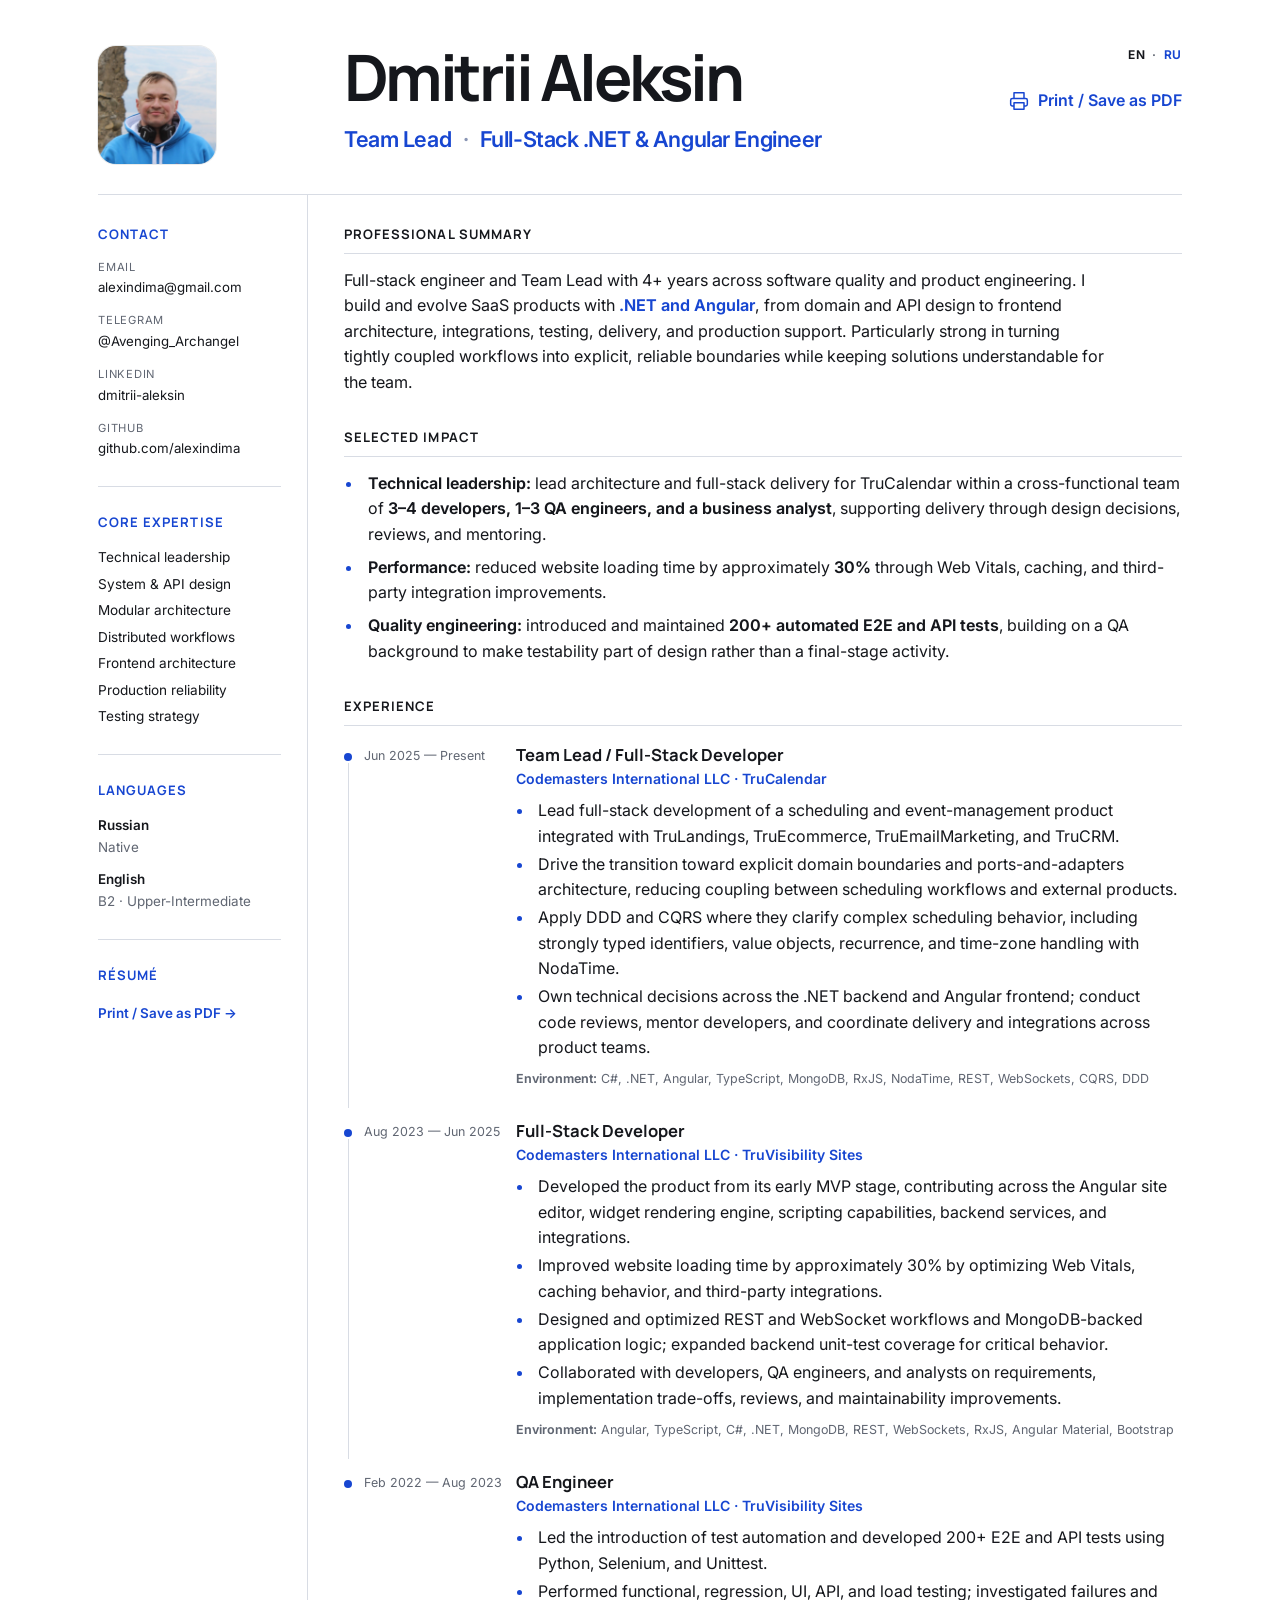
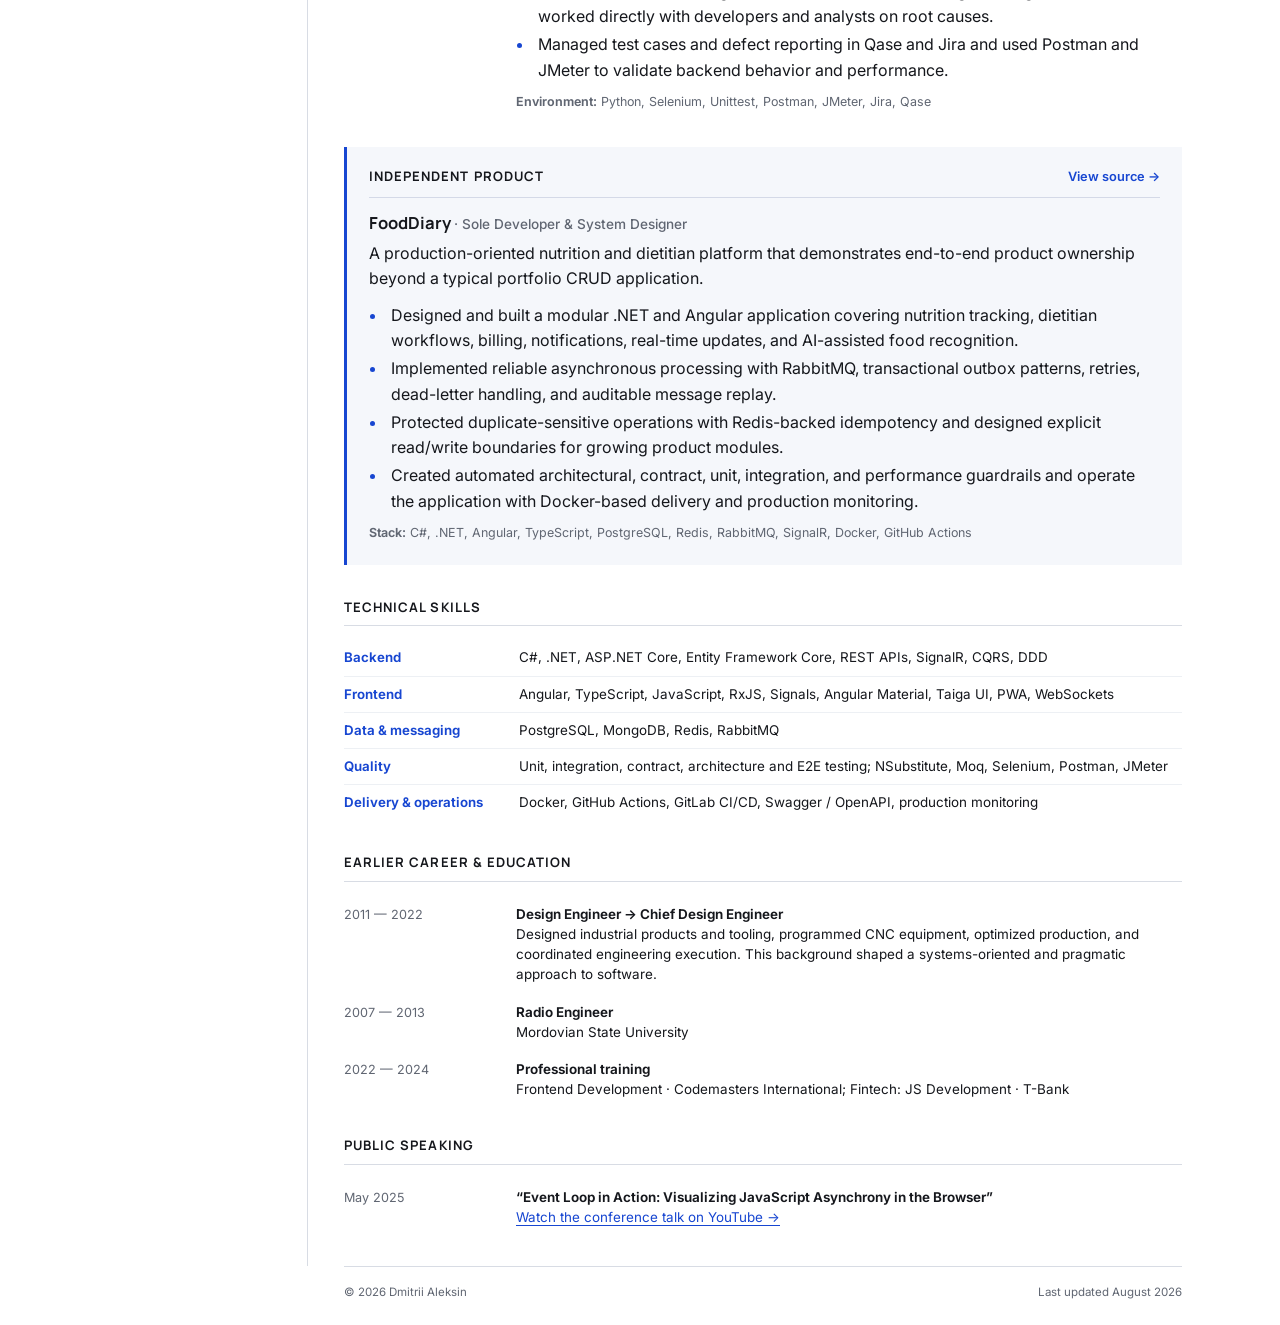
==== commit d27b6b1f: "feat: add Russian resume and remove unused assets" ====
--- a/index.html
+++ b/index.html
@@ -6,6 +6,9 @@
     <meta name="description" content="Dmitrii Aleksin — Team Lead and Full-Stack .NET & Angular Engineer experienced in architecture, product development, testing, and technical leadership.">
     <meta name="theme-color" content="#ffffff">
     <title>Dmitrii Aleksin — Team Lead · Full-Stack .NET & Angular Engineer</title>
+    <link rel="alternate" hreflang="en" href="https://alexindima.github.io/">
+    <link rel="alternate" hreflang="ru" href="https://alexindima.github.io/ru/">
+    <link rel="alternate" hreflang="x-default" href="https://alexindima.github.io/">
     <link rel="icon" href="assets/images/icons/favicon.webp" type="image/webp">
     <link rel="stylesheet" href="assets/styles/style.css">
 </head>
@@ -19,10 +22,15 @@
             <h1>Dmitrii Aleksin</h1>
             <p class="hero__role">Team Lead <span aria-hidden="true">·</span> Full-Stack .NET & Angular Engineer</p>
         </div>
-        <button class="print-button" type="button" onclick="window.print()" aria-label="Print or save this résumé as PDF">
-            <svg viewBox="0 0 24 24" aria-hidden="true"><path d="M6 9V2h12v7M6 18H4a2 2 0 0 1-2-2v-5a2 2 0 0 1 2-2h16a2 2 0 0 1 2 2v5a2 2 0 0 1-2 2h-2M6 14h12v8H6z"/></svg>
-            Print / Save as PDF
-        </button>
+        <div class="hero__actions">
+            <nav class="language-switch" aria-label="Résumé language">
+                <span aria-current="page">EN</span><span aria-hidden="true">·</span><a href="ru/" lang="ru">RU</a>
+            </nav>
+            <button class="print-button" type="button" onclick="window.print()" aria-label="Print or save this résumé as PDF">
+                <svg viewBox="0 0 24 24" aria-hidden="true"><path d="M6 9V2h12v7M6 18H4a2 2 0 0 1-2-2v-5a2 2 0 0 1 2-2h16a2 2 0 0 1 2 2v5a2 2 0 0 1-2 2h-2M6 14h12v8H6z"/></svg>
+                Print / Save as PDF
+            </button>
+        </div>
     </header>
 
     <div class="resume__layout">
@@ -130,7 +138,7 @@
 
             <section class="section project" aria-labelledby="project-title">
                 <div class="section-heading-row">
-                    <h2 id="project-title">Flagship project</h2>
+                    <h2 id="project-title">Independent product</h2>
                     <a href="https://github.com/alexindima/food-diary" target="_blank" rel="noreferrer">View source →</a>
                 </div>
                 <h3>FoodDiary <span>· Sole Developer & System Designer</span></h3>
--- a/assets/styles/style.css
+++ b/assets/styles/style.css
@@ -75,6 +75,26 @@
 }
 
 .hero__role span { margin: 0 .32em; color: #8995b4; }
+
+.hero__actions {
+    display: flex;
+    flex-direction: column;
+    align-items: flex-end;
+    gap: 8px;
+}
+
+.language-switch {
+    display: flex;
+    align-items: center;
+    gap: 7px;
+    color: var(--muted);
+    font-size: .75rem;
+    font-weight: 650;
+    letter-spacing: .05em;
+}
+
+.language-switch a { text-decoration: none; }
+.language-switch [aria-current="page"] { color: var(--ink); }
 
 .print-button, .text-button {
     color: var(--accent);
@@ -154,6 +174,7 @@
 .timeline-item { display: grid; grid-template-columns: 150px minmax(0, 1fr); gap: 0 22px; position: relative; padding: 4px 0 27px; }
 .timeline-item:last-child { padding-bottom: 0; }
 .timeline-item__meta { position: relative; padding: 2px 0 0 20px; color: var(--muted); font-size: .78rem; white-space: nowrap; }
+html[lang="ru"] .timeline-item__meta { padding-right: 8px; line-height: 1.4; white-space: normal; }
 .timeline-item__meta::before { content: ''; position: absolute; left: 0; top: 9px; width: 8px; height: 8px; border-radius: 50%; background: var(--accent); }
 .timeline-item__meta::after { content: ''; position: absolute; left: 3.5px; top: 19px; bottom: -19px; width: 1px; background: var(--rule); }
 .timeline-item:last-child .timeline-item__meta::after { display: none; }
@@ -197,7 +218,8 @@
     .portrait { width: 74px; border-radius: 13px; }
     .hero__identity { align-self: center; }
     .hero h1 { font-size: 2.65rem; }
-    .print-button { grid-column: 1 / -1; margin-top: 0; }
+    .hero__actions { grid-column: 1 / -1; flex-direction: row; align-items: center; justify-content: space-between; width: 100%; }
+    .print-button { margin-top: 0; }
     .resume__layout { display: flex; flex-direction: column; gap: 0; }
     .content { order: 1; padding-top: 28px; }
     .sidebar { order: 2; display: grid; grid-template-columns: 1fr 1fr; gap: 0 24px; padding: 25px 0 0; border-top: 1px solid var(--rule); border-right: 0; }
@@ -232,7 +254,7 @@
     .portrait { width: 25mm; border-radius: 4mm; }
     .hero h1 { font-size: 31pt; }
     .hero__role { margin-top: 2mm; font-size: 12.5pt; }
-    .print-button, .sidebar__section--screen { display: none; }
+    .print-button, .language-switch, .sidebar__section--screen { display: none; }
     .resume__layout { grid-template-columns: 36mm minmax(0, 1fr); gap: 6mm; }
     .sidebar { padding: 6mm 4mm 0 0; }
     .sidebar__section { padding-bottom: 5mm; margin-bottom: 5mm; }
